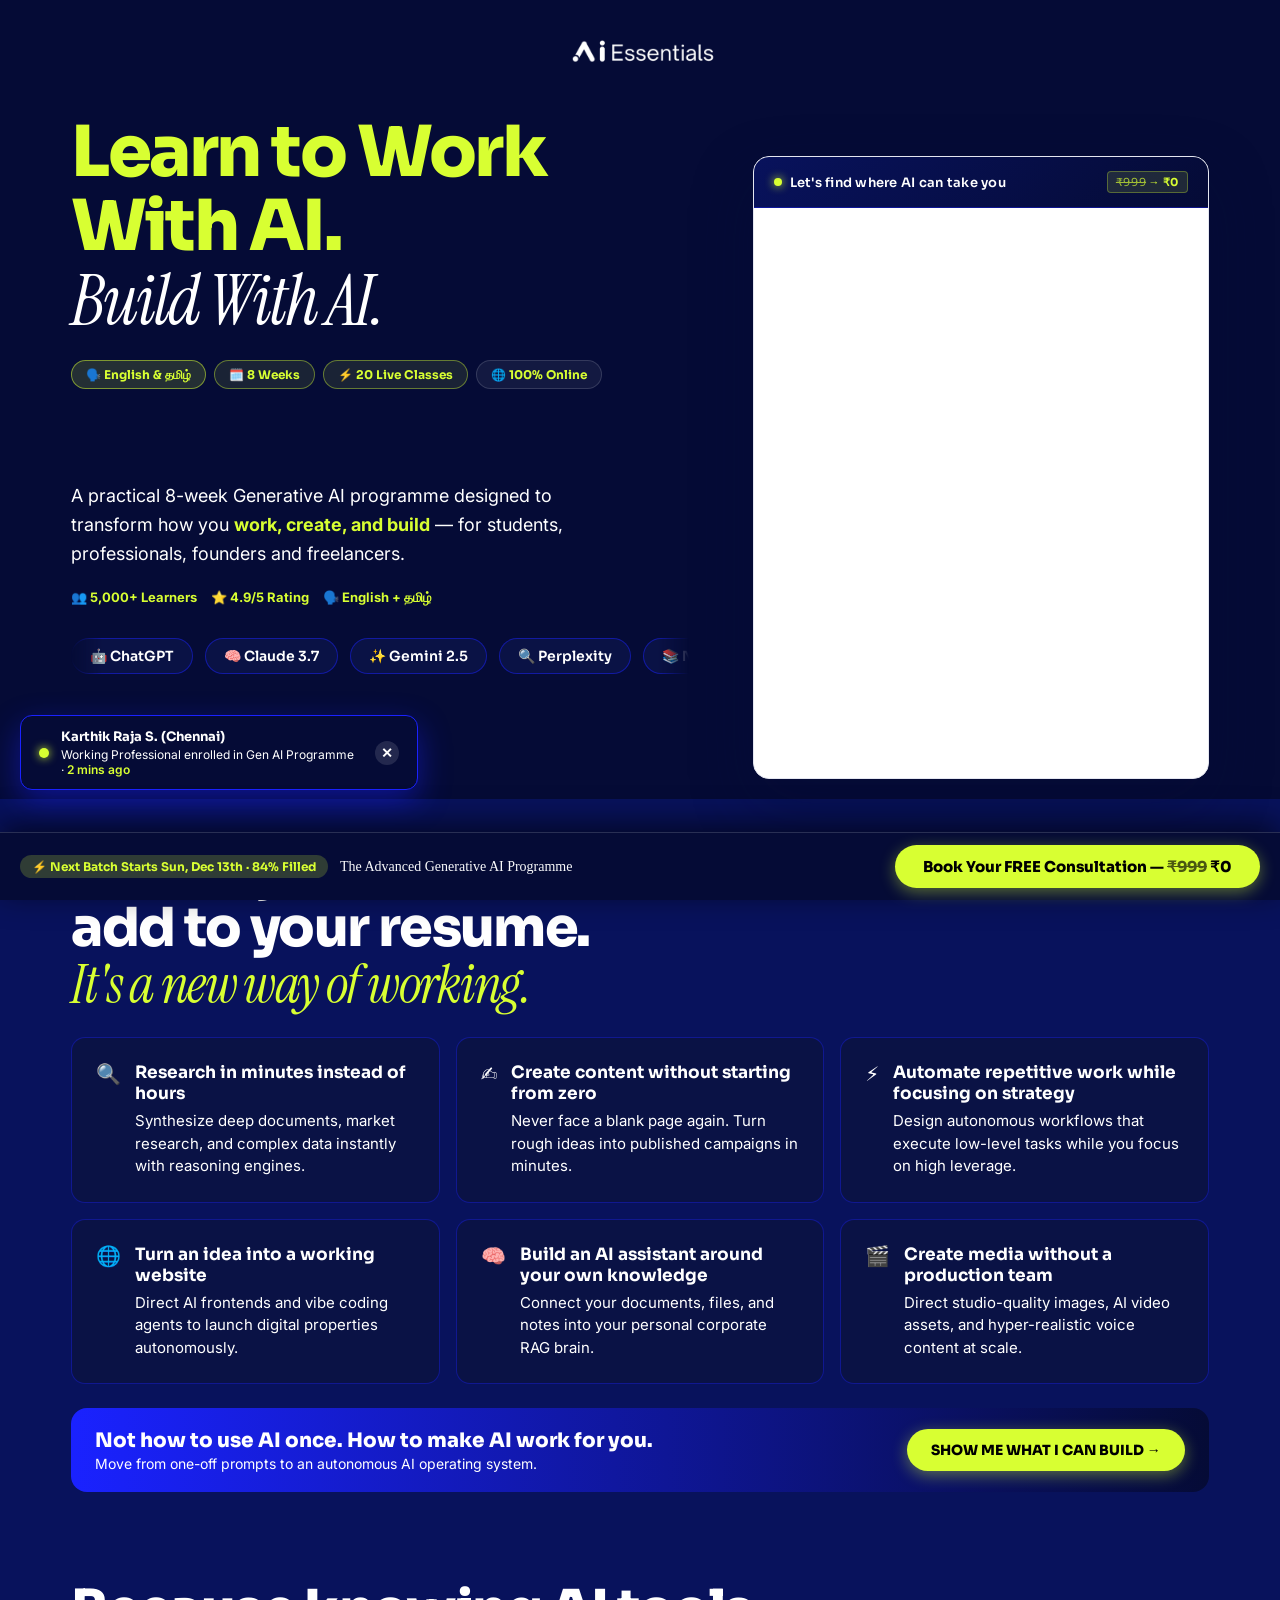
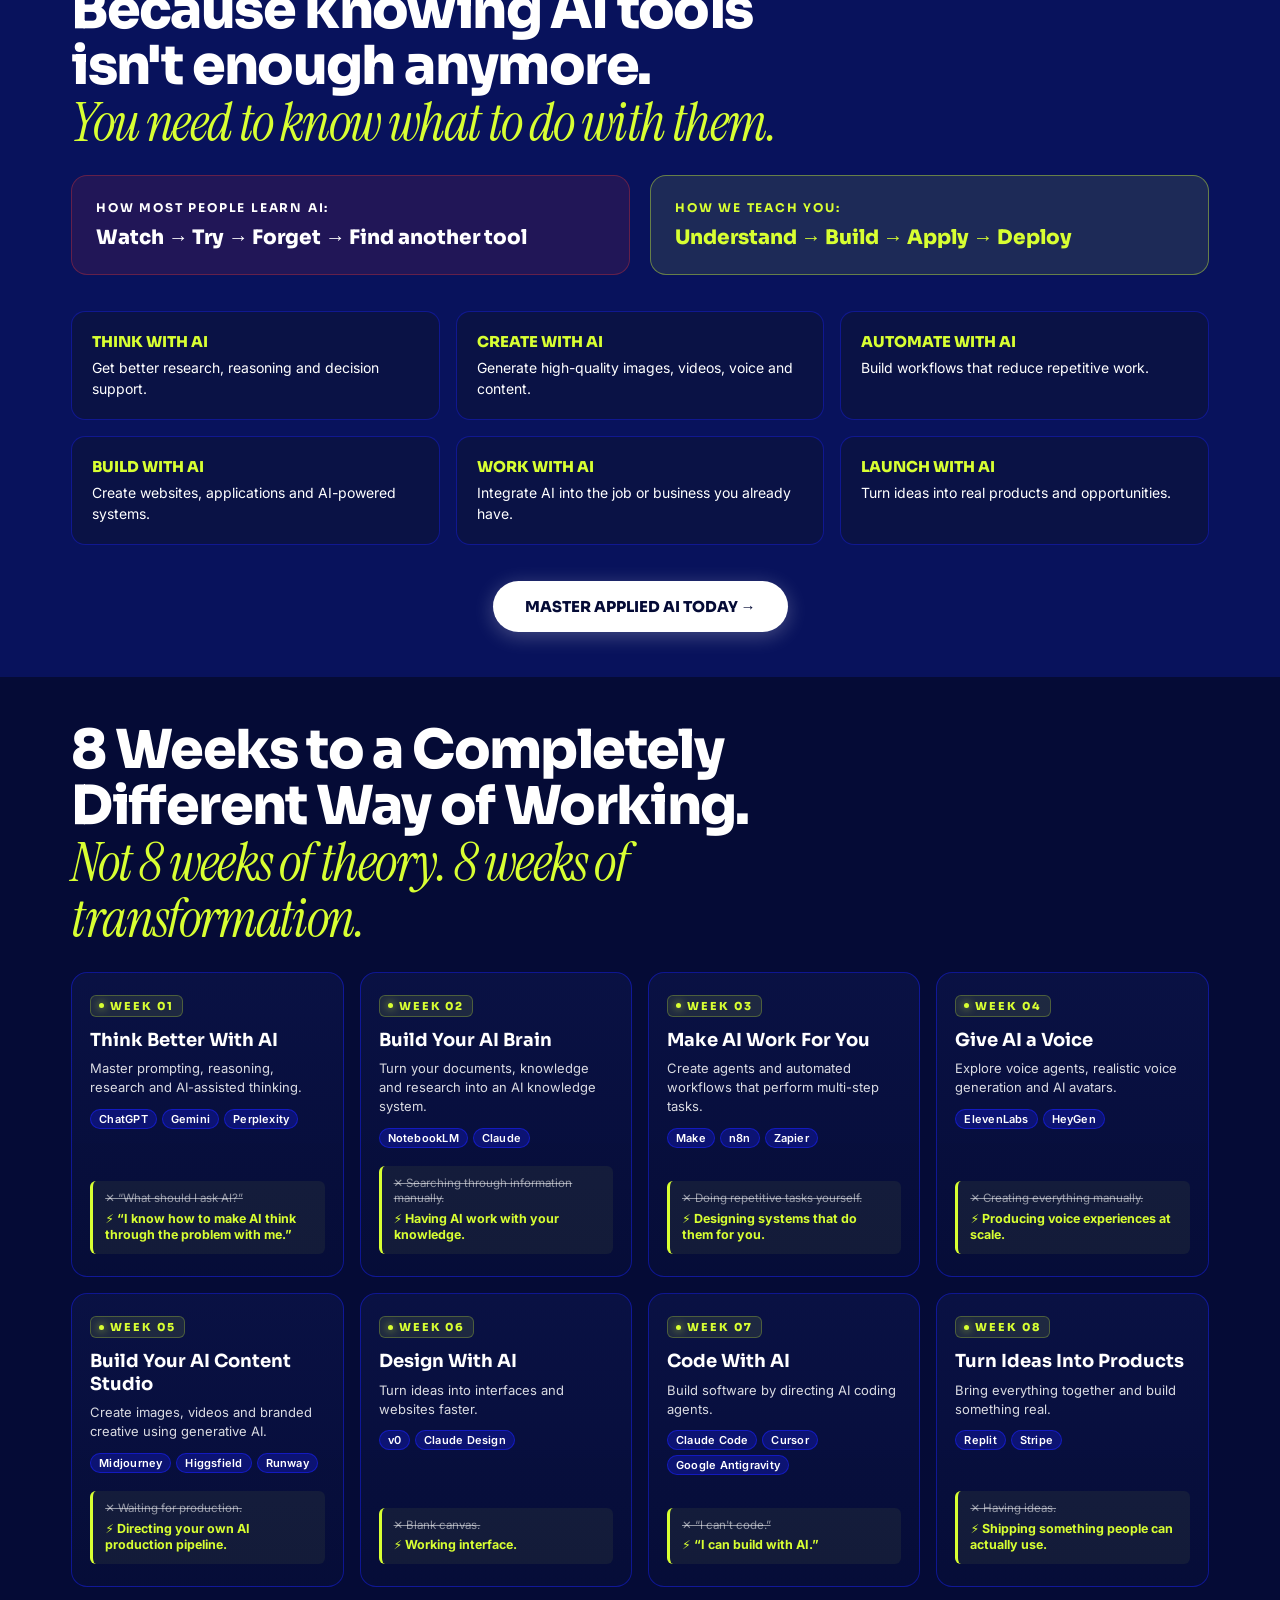
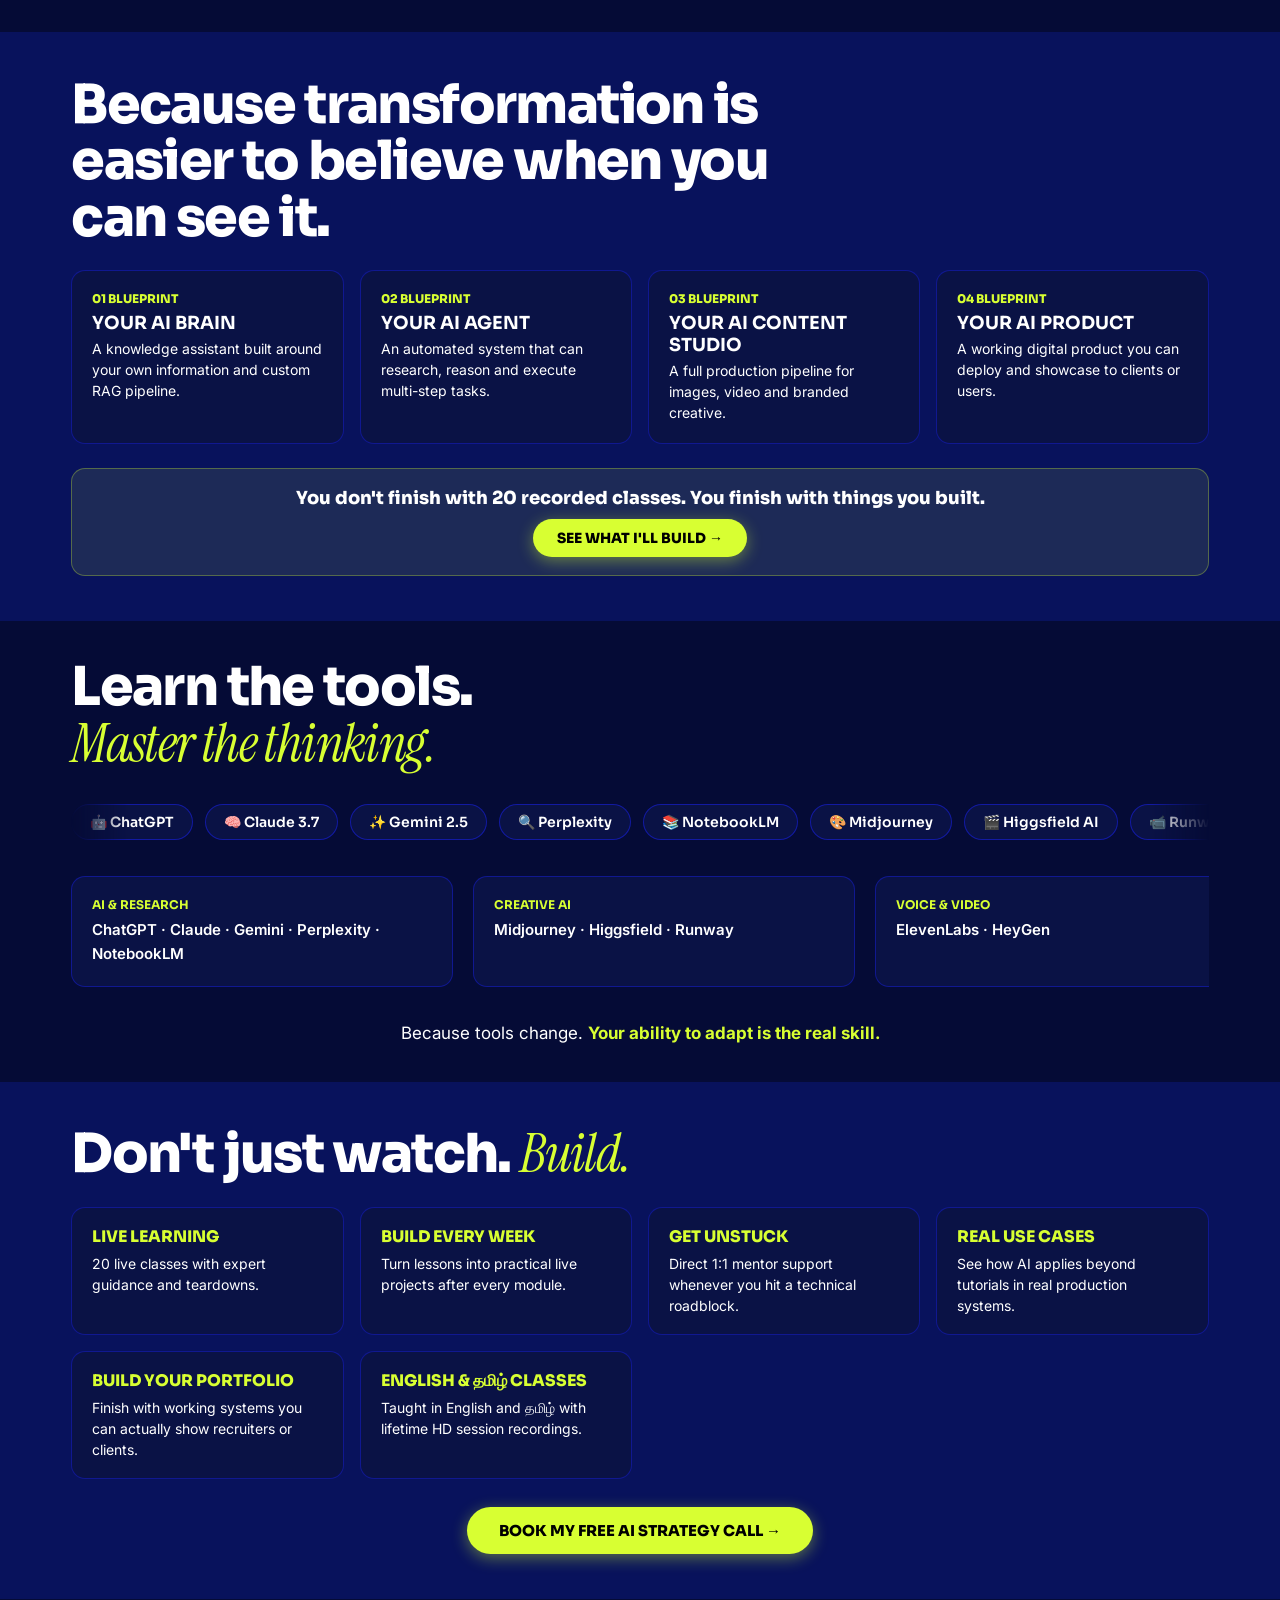
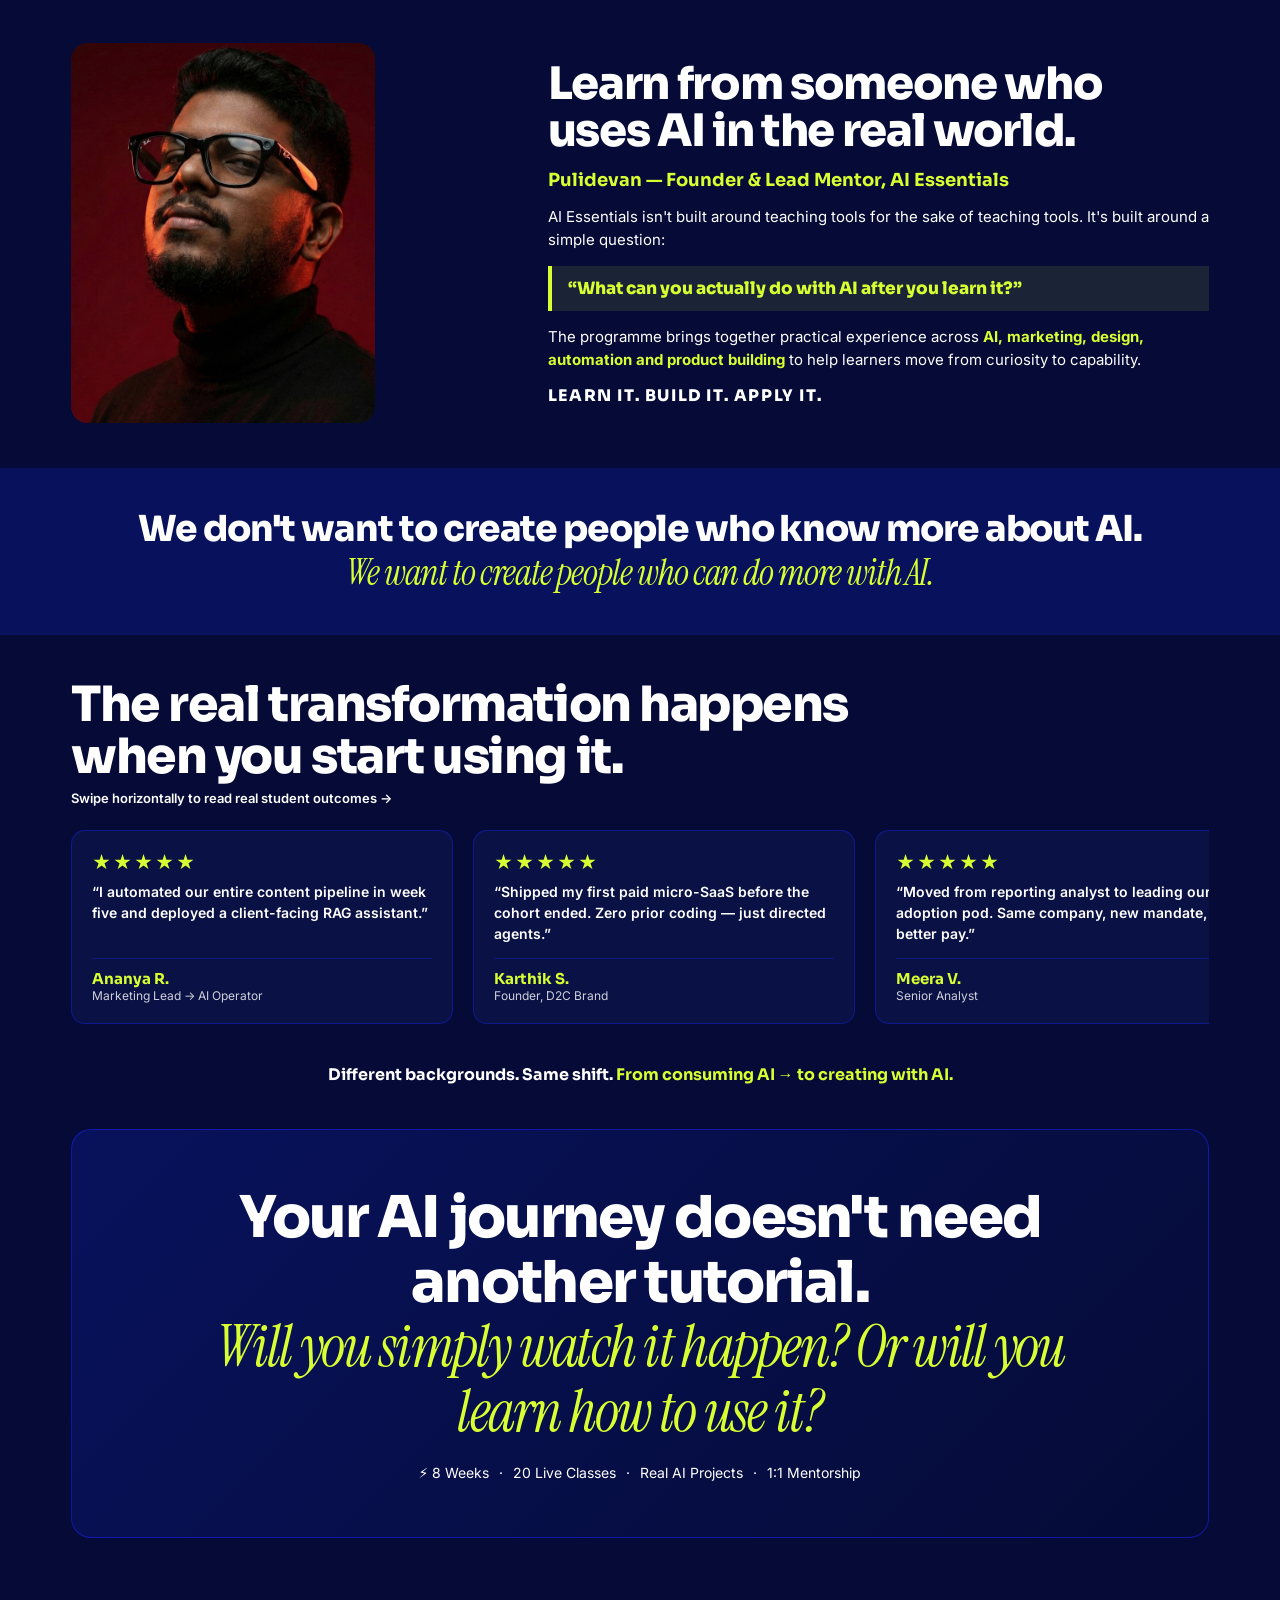
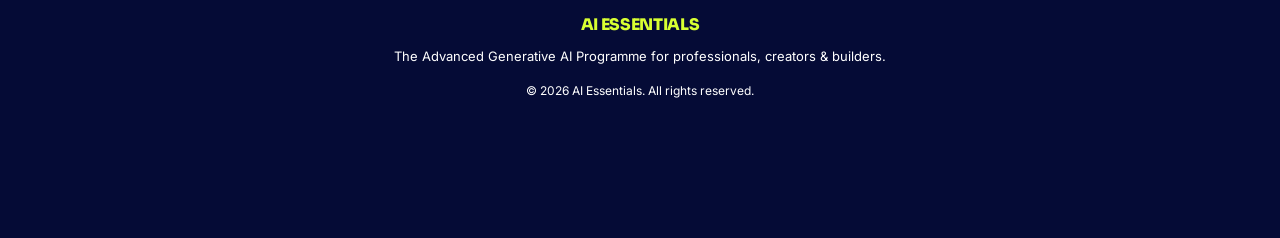
==== deploy_staging/index.html @ 843653ff "Deploy redesigned 8-week curriculum, centered brand strip, clean section headers, bulletproof univer" ====
<!DOCTYPE html>
<html>

<head>
  <!-- Google Tag Manager -->
  <script>(function(w,d,s,l,i){w[l]=w[l]||[];w[l].push({'gtm.start':
  new Date().getTime(),event:'gtm.js'});var f=d.getElementsByTagName(s)[0],
  j=d.createElement(s),dl=l!='dataLayer'?'&l='+l:'';j.async=true;j.src=
  'https://www.googletagmanager.com/gtm.js?id='+i+dl;f.parentNode.insertBefore(j,f);
  })(window,document,'script','dataLayer','GTM-W45Z9G68');</script>
  <!-- End Google Tag Manager -->
  <meta charset="utf-8">
  <meta name="viewport" content="width=device-width, initial-scale=1">
  <link rel="preconnect" href="https://link.trym.co.in" crossorigin>
  <link rel="preconnect" href="https://stcdn.leadconnectorhq.com" crossorigin>
  <link rel="preconnect" href="https://backend.leadconnectorhq.com" crossorigin>
  <link rel="dns-prefetch" href="https://link.trym.co.in">
  <link rel="dns-prefetch" href="https://stcdn.leadconnectorhq.com">
  <link rel="dns-prefetch" href="https://backend.leadconnectorhq.com">
  <link rel="preload" as="script" href="https://link.trym.co.in/js/form_embed.js" fetchpriority="high">
  <script src="https://link.trym.co.in/js/form_embed.js" async fetchpriority="high"></script>
  <link rel="icon" type="image/png" href="assets/favicon.png">
  <link rel="apple-touch-icon" href="assets/favicon.png">
  <link rel="amphtml" href="https://genai.aiessentials.in/amp.html">
  <script>
    // Immediate Bulletproof Scroll Handler
    window.scrollToEnrollForm = function (e) {
      if (e) {
        if (e.preventDefault) e.preventDefault();
        if (e.stopPropagation) e.stopPropagation();
      }
      var target = document.getElementById('enroll') || document.querySelector('.hero-form') || document.querySelector('.form-embed-wrapper');
      if (target) {
        var offset = window.innerWidth <= 991 ? 16 : 24;
        var scrollY = window.pageYOffset || document.documentElement.scrollTop || document.body.scrollTop || 0;
        var targetTop = target.getBoundingClientRect().top + scrollY - offset;
        window.scrollTo({ top: Math.max(0, targetTop), behavior: 'smooth' });
        try {
          target.scrollIntoView({ behavior: 'smooth', block: 'start' });
        } catch (err) {}
      } else {
        window.location.hash = '#enroll';
      }
      return false;
    };
  </script>
  <!-- Meta Pixel Code -->
  <script>
    !function (f, b, e, v, n, t, s) {
      if (f.fbq) return; n = f.fbq = function () {
        n.callMethod ?
        n.callMethod.apply(n, arguments) : n.queue.push(arguments)
      };
      if (!f._fbq) f._fbq = n; n.push = n; n.loaded = !0; n.version = '2.0';
      n.queue = []; t = b.createElement(e); t.async = !0;
      t.src = v; s = b.getElementsByTagName(e)[0];
      s.parentNode.insertBefore(t, s)
    }(window, document, 'script',
      'https://connect.facebook.net/en_US/fbevents.js');
    fbq('init', 'META_PIXEL_ID_PLACEHOLDER');
    fbq('track', 'PageView');
    fbq('track', 'ViewContent', { content_name: 'Generative AI Landing Page' });
  </script>
</head>

<body>
  <!-- Google Tag Manager (noscript) -->
  <noscript><iframe src="https://www.googletagmanager.com/ns.html?id=GTM-W45Z9G68"
  height="0" width="0" style="display:none;visibility:hidden"></iframe></noscript>
  <!-- End Google Tag Manager (noscript) -->
  <x-dc>
    <helmet>
      <title>Advanced Generative AI Programme | AI Essentials</title>
      <meta name="description"
        content="Master Generative AI with AI Essentials. Learn prompt engineering, RAG, AI agents, generative media & vibe coding. 8 weeks, 20 live classes, real deployments + career support.">
      <script type="application/ld+json">{
  "@context": "https://schema.org",
  "@type": "Course",
  "name": "Advanced Generative AI Programme | AI Essentials",
  "description": "Master Generative AI with AI Essentials. Learn prompt engineering, RAG pipelines, AI agents, generative media and vibe coding through 8 weeks of live training, hands-on deployments and career support.",
  "provider": {"@type": "Organization", "name": "AI Essentials"},
  "educationalLevel": "Beginner to Advanced",
  "inLanguage": ["English"],
  "teaches": ["Generative AI", "Prompt Engineering", "Large Language Models", "RAG Pipelines", "AI Agents", "Generative Media", "AI Automation", "Vibe Coding", "Claude Code", "Micro-SaaS"],
  "timeRequired": "P8W",
  "offers": {"@type": "Offer", "category": "Paid", "availability": "https://schema.org/InStock", "priceCurrency": "INR"},
  "hasCourseInstance": {"@type": "CourseInstance", "courseMode": "Online"}
}</script>
      <link rel="stylesheet"
        href="_ds/ai-essentials-design-system-bfa34839-cced-4cc5-9af5-1121b0e344fc/tokens/fonts.css">
      <link rel="stylesheet"
        href="_ds/ai-essentials-design-system-bfa34839-cced-4cc5-9af5-1121b0e344fc/tokens/colors.css">
      <link rel="stylesheet"
        href="_ds/ai-essentials-design-system-bfa34839-cced-4cc5-9af5-1121b0e344fc/tokens/typography.css">
      <link rel="stylesheet"
        href="_ds/ai-essentials-design-system-bfa34839-cced-4cc5-9af5-1121b0e344fc/tokens/spacing.css">
      <link rel="stylesheet"
        href="_ds/ai-essentials-design-system-bfa34839-cced-4cc5-9af5-1121b0e344fc/tokens/radius-shadow.css">
      <link rel="stylesheet" href="_ds/ai-essentials-design-system-bfa34839-cced-4cc5-9af5-1121b0e344fc/styles.css">
      <script src="_ds/ai-essentials-design-system-bfa34839-cced-4cc5-9af5-1121b0e344fc/_ds_bundle.js"></script>
      <script src="./image-slot.js"></script>
      <style>
        body {
          margin: 0;
          background: var(--surface-page, #F9FAFC);
        }

        a {
          color: var(--blue-electric, #1A22FF);
        }

        a:hover {
          color: var(--blue-700, #141AC7);
        }

        html {
          scroll-behavior: smooth;
        }

        .stat-pill {
          display: inline-flex;
          align-items: center;
          gap: 6px;
          background: rgba(249, 250, 252, 0.06);
          border: 1px solid rgba(249, 250, 252, 0.14);
          color: rgba(249, 250, 252, 0.85);
          font-family: 'Sora', sans-serif;
          font-weight: 500;
          font-size: 0.75rem;
          padding: 6px 14px;
          border-radius: 99px;
          white-space: nowrap;
        }

        /* Blue Social Proof Enrollment Ticker Toast */
        #recent-enrollment-ticker {
          position: fixed;
          bottom: 110px;
          left: 20px;
          z-index: 10001;
          background: #050B36;
          border: 1px solid #1A22FF;
          box-shadow: 0 12px 32px rgba(26, 34, 255, 0.45);
          border-radius: 12px;
          padding: 12px 18px;
          display: flex;
          align-items: center;
          gap: 12px;
          color: #F9FAFC;
          font-family: 'Inter', sans-serif;
          font-size: 0.8125rem;
          max-width: 360px;
          transform: translateY(120px);
          opacity: 0;
          transition: all 0.4s cubic-bezier(0.16, 1, 0.3, 1);
          pointer-events: none;
        }

        #recent-enrollment-ticker.visible {
          transform: translateY(0);
          opacity: 1;
          pointer-events: auto;
        }

        .ticker-dot {
          width: 10px;
          height: 10px;
          border-radius: 50%;
          background: #D8FF32;
          box-shadow: 0 0 10px #D8FF32;
          flex-shrink: 0;
        }

        @media (max-width: 768px) {
          #recent-enrollment-ticker {
            bottom: 165px !important;
            left: 12px !important;
            right: 12px !important;
            max-width: none !important;
          }
        }

        /* Mobile Responsive Fixes */
        @media (max-width: 960px) {
          .responsive-2col {
            grid-template-columns: 1fr !important;
            gap: 40px !important;
          }

          .sticky-col {
            position: relative !important;
            top: auto !important;
          }

          .hero-container {
            padding-top: 20px !important;
            padding-bottom: 24px !important;
          }

          .hero-subtitle {
            display: none !important;
          }

          .hero-title {
            font-size: clamp(1.75rem, 4.5vw, 2.5rem) !important;
            line-height: 1.05 !important;
          }

          .section-container {
            padding-top: 24px !important;
            padding-bottom: 24px !important;
          }

          h1 {
            font-size: 2.5rem !important;
          }

          h2 {
            font-size: 2rem !important;
          }
        }

        /* Sticky Header & Navigation */
        header.site-header {
          position: sticky;
          top: 0;
          z-index: 1000;
          background: rgba(5, 11, 54, 0.95);
          backdrop-filter: blur(12px);
          border-bottom: 1px solid rgba(249, 250, 252, 0.1);
          width: 100%;
        }

        .header-inner {
          max-width: 1240px;
          margin: 0 auto;
          padding: 14px 20px;
          display: flex;
          align-items: center;
          justify-content: space-between;
        }

        .nav-link {
          color: rgba(249, 250, 252, 0.75);
          font-size: 0.9375rem;
          font-weight: 500;
          text-decoration: none;
          transition: color 0.2s ease;
        }

        .nav-link:hover {
          color: #FF5C00;
        }

        /* Sub-navigation tabs bar */
        .section-nav-bar {
          position: sticky;
          top: 60px;
          z-index: 999;
          background: #FFFFFF;
          border-bottom: 1px solid #E4E6F0;
          box-shadow: 0 4px 12px rgba(6, 8, 20, 0.05);
        }

        .section-nav-inner {
          max-width: 1240px;
          margin: 0 auto;
          padding: 0 20px;
          display: flex;
          gap: 28px;
          overflow-x: auto;
          white-space: nowrap;
          scrollbar-width: none;
        }

        .section-tab {
          padding: 14px 0;
          font-family: 'Sora', sans-serif;
          font-size: 0.875rem;
          font-weight: 600;
          color: #4A4F6A;
          text-decoration: none;
          border-bottom: 2px solid transparent;
          transition: all 0.2s ease;
        }

        .section-tab:hover,
        .section-tab.active {
          color: #1A22FF;
          border-bottom-color: #1A22FF;
        }

        /* Bottom Floating Sticky CTA Bar - Always visible across all screen sizes */
        #sticky-bottom-bar {
          position: fixed !important;
          bottom: 0 !important;
          left: 0 !important;
          right: 0 !important;
          width: 100% !important;
          z-index: 999999 !important;
          background: #050B36 !important;
          border-top: 1px solid rgba(249, 250, 252, 0.15) !important;
          box-shadow: 0 -8px 32px rgba(0, 0, 0, 0.6) !important;
          transform: none !important;
          opacity: 1 !important;
          visibility: visible !important;
          pointer-events: auto !important;
          padding: 12px 20px !important;
          box-sizing: border-box !important;
          display: block !important;
        }

        #sticky-bottom-bar.visible {
          transform: none !important;
          opacity: 1 !important;
          pointer-events: auto !important;
        }

        /* Slide-Up Lead Capture Bottom-Sheet / Modal Drawer */
        #lead-modal-drawer {
          position: fixed !important;
          inset: 0 !important;
          z-index: 1000000 !important;
          display: none;
          align-items: flex-end;
          justify-content: center;
          background: rgba(5, 11, 54, 0.8) !important;
          backdrop-filter: blur(8px) !important;
          opacity: 0;
          transition: opacity 0.25s ease;
        }

        .drawer-box {
          background: #FFFFFF;
          border-radius: 24px 24px 0 0;
          width: 100%;
          max-width: 600px;
          max-height: 90vh;
          overflow-y: auto;
          padding: 24px;
          position: relative;
          transform: translateY(100%);
          transition: transform 0.3s cubic-bezier(0.16, 1, 0.3, 1);
          box-shadow: 0 -12px 48px rgba(0, 0, 0, 0.35);
        }

        @media (max-width: 768px) {
          .desktop-nav {
            display: none !important;
          }

          .sticky-title {
            display: none !important;
          }

          .sticky-actions {
            width: 100% !important;
            display: flex;
            gap: 10px;
          }

          .sticky-btn-pri,
          .sticky-btn-sec {
            flex: 1;
            text-align: center;
          }

          .drawer-box {
            padding: 16px;
            border-radius: 18px 18px 0 0;
          }
        }

        /* Brand Mint Green CTAs (#D8FF32) — Only target lime-classed buttons and sticky CTA */
        .btn-lime,
        .sticky-btn-pri {
          background-color: #D8FF32 !important;
          color: #000000 !important;
          border: none !important;
          font-weight: 800 !important;
          box-shadow: 0 4px 16px rgba(216, 255, 50, 0.4) !important;
          transition: all 0.2s ease !important;
        }

        /* Blue-background buttons keep their blue background and white text */
        [style*="background: #1A22FF"],
        [style*="background:#1A22FF"] {
          background-color: #1A22FF !important;
          color: #FFFFFF !important;
          -webkit-text-fill-color: #FFFFFF !important;
        }

        /* Seamless Form Embed Wrapper & Skeleton */
        .form-embed-wrapper {
          position: relative;
          width: 100%;
          min-height: 594px;
          background: #FFFFFF;
          border-radius: 16px;
          overflow: hidden;
        }

        .form-embed-wrapper iframe {
          width: 100%;
          height: 100%;
          min-height: 594px;
          border: none;
          border-radius: 16px;
          position: relative;
          z-index: 2;
          opacity: 0;
          transition: opacity 0.4s ease;
          margin-bottom: -60px;
          /* Hide the GHL Privacy Policy footer */
        }

        .form-embed-wrapper iframe.iframe-loaded {
          opacity: 1 !important;
        }

        .form-skeleton {
          position: absolute;
          inset: 0;
          z-index: 1;
          background: #FFFFFF;
          padding: 28px;
          display: flex;
          flex-direction: column;
          gap: 16px;
          box-sizing: border-box;
        }

        .sk-field {
          height: 48px;
          border-radius: 8px;
          animation: shimmer 1.5s infinite linear;
          background: linear-gradient(90deg, #F0F2F8 25%, #E4E6F0 50%, #F0F2F8 75%);
          background-size: 200% 100%;
        }

        .sk-button {
          height: 52px;
          background: #D8FF32;
          border-radius: 99px;
          margin-top: 16px;
          display: flex;
          align-items: center;
          justify-content: center;
          color: #000000 !important;
          font-family: 'Sora', sans-serif;
          font-weight: 700;
          font-size: 0.9375rem;
          box-shadow: 0 4px 16px rgba(216, 255, 50, 0.4);
        }

        /* Horizontal Auto Scroll Marquee for Tools */
        .marquee-wrapper {
          overflow: hidden !important;
          width: 100% !important;
          position: relative !important;
          padding: 12px 0 !important;
          display: block !important;
          mask-image: linear-gradient(to right, transparent, black 5%, black 95%, transparent);
          -webkit-mask-image: linear-gradient(to right, transparent, black 5%, black 95%, transparent);
        }

        .marquee-track {
          display: flex !important;
          flex-direction: row !important;
          flex-wrap: nowrap !important;
          gap: 12px !important;
          width: max-content !important;
          animation: marquee-scroll 25s linear infinite !important;
        }

        .marquee-track:hover {
          animation-play-state: paused !important;
        }

        @keyframes marquee-scroll {
          0% {
            transform: translateX(0);
          }

          100% {
            transform: translateX(-50%);
          }
        }

        .tool-badge {
          background: #0A1245 !important;
          border: 1px solid rgba(26, 34, 255, 0.5) !important;
          border-radius: 99px !important;
          padding: 8px 18px !important;
          font-family: 'Sora', sans-serif !important;
          font-size: 0.875rem !important;
          font-weight: 600 !important;
          color: #FFFFFF !important;
          white-space: nowrap !important;
          display: inline-flex !important;
          align-items: center !important;
          gap: 8px !important;
          flex-shrink: 0 !important;
        }

        /* Horizontal Scroll Container for Reviews & Cards */
        .horizontal-scroll-container {
          display: flex !important;
          flex-direction: row !important;
          flex-wrap: nowrap !important;
          gap: 20px !important;
          overflow-x: auto !important;
          scroll-snap-type: x mandatory !important;
          padding-bottom: 16px !important;
          padding-top: 4px !important;
          scrollbar-width: thin !important;
          scrollbar-color: #D8FF32 rgba(10, 18, 69, 0.5) !important;
          -webkit-overflow-scrolling: touch !important;
        }

        .horizontal-scroll-container::-webkit-scrollbar {
          height: 6px !important;
        }

        .horizontal-scroll-container::-webkit-scrollbar-track {
          background: rgba(10, 18, 69, 0.5) !important;
          border-radius: 99px !important;
        }

        .horizontal-scroll-container::-webkit-scrollbar-thumb {
          background: #D8FF32 !important;
          border-radius: 99px !important;
        }

        .horizontal-scroll-item {
          flex: 0 0 340px !important;
          scroll-snap-align: start !important;
          flex-shrink: 0 !important;
        }

        @media (max-width: 640px) {
          .horizontal-scroll-item {
            flex: 0 0 285px !important;
          }
        }

        /* Pro Hero Grid Layout (Desktop & Mobile) */
        .hero-container {
          display: grid;
          grid-template-areas:
            "header form"
            "content form";
          grid-template-columns: minmax(0, 1.15fr) minmax(320px, 0.85fr);
          gap: 16px clamp(32px, 5vw, 64px);
          align-items: start;
          width: 100%;
          box-sizing: border-box;
        }

        .hero-header {
          grid-area: header;
          display: flex;
          flex-direction: column;
          gap: 20px;
          width: 100%;
        }

        .hero-form {
          grid-area: form;
          position: relative;
          position: sticky;
          top: 24px;
          width: 100%;
          box-sizing: border-box;
        }

        .hero-content {
          grid-area: content;
          display: flex;
          flex-direction: column;
          gap: 16px;
          margin-top: 8px;
          width: 100%;
        }

        @media (max-width: 991px) {
          .hero-container {
            display: flex !important;
            flex-direction: column !important;
            gap: 14px !important;
            padding: 6px 14px 28px !important;
            width: 100% !important;
            max-width: 100% !important;
            margin: 0 auto !important;
            box-sizing: border-box !important;
          }

          .hero-header {
            width: 100% !important;
            order: 1 !important;
            gap: 12px !important;
            margin-top: 0 !important;
          }

          .hero-form {
            width: 100% !important;
            max-width: 100% !important;
            order: 2 !important;
            position: relative !important;
            top: 0 !important;
            margin: 0 auto !important;
            box-sizing: border-box !important;
          }

          .hero-content {
            width: 100% !important;
            order: 3 !important;
          }
        }

        /* 05 — Modern Redesigned 8-Week Curriculum Section */
        .curriculum-grid {
          display: grid;
          grid-template-columns: repeat(4, 1fr);
          gap: 16px;
          width: 100%;
        }

        .curriculum-card {
          background: linear-gradient(180deg, rgba(10, 18, 69, 0.95) 0%, rgba(6, 13, 56, 0.98) 100%);
          border: 1px solid rgba(26, 34, 255, 0.45);
          border-radius: 16px;
          padding: 22px 18px;
          display: flex;
          flex-direction: column;
          justify-content: space-between;
          gap: 18px;
          transition: transform 0.2s ease, border-color 0.2s ease, box-shadow 0.2s ease;
          position: relative;
          box-sizing: border-box;
        }

        .curriculum-card:hover {
          transform: translateY(-3px);
          border-color: rgba(216, 255, 50, 0.5);
          box-shadow: 0 12px 30px rgba(0, 0, 0, 0.45), 0 0 20px rgba(216, 255, 50, 0.15);
        }

        .curriculum-card-body {
          display: flex;
          flex-direction: column;
          gap: 8px;
        }

        .week-badge {
          display: inline-flex;
          align-items: center;
          gap: 6px;
          font-family: 'Sora', sans-serif;
          font-size: 0.6875rem;
          font-weight: 800;
          letter-spacing: 0.18em;
          color: #D8FF32 !important;
          -webkit-text-fill-color: #D8FF32 !important;
          text-transform: uppercase;
          background: rgba(216, 255, 50, 0.1);
          border: 1px solid rgba(216, 255, 50, 0.25);
          padding: 3px 8px;
          border-radius: 6px;
          width: fit-content;
        }

        .week-dot {
          width: 5px;
          height: 5px;
          border-radius: 50%;
          background: #D8FF32;
          box-shadow: 0 0 8px #D8FF32;
          display: inline-block;
        }

        .curriculum-title {
          margin: 4px 0 0 0;
          font-family: 'Sora', sans-serif;
          font-weight: 700;
          font-size: 1.125rem;
          line-height: 1.25;
          color: #FFFFFF !important;
          -webkit-text-fill-color: #FFFFFF !important;
        }

        .curriculum-desc {
          margin: 0;
          font-size: 0.8125rem;
          color: rgba(255, 255, 255, 0.85) !important;
          -webkit-text-fill-color: rgba(255, 255, 255, 0.85) !important;
          line-height: 1.45;
        }

        .curriculum-tools {
          display: flex;
          gap: 5px;
          flex-wrap: wrap;
          margin-top: 4px;
        }

        .tool-pill {
          background: rgba(26, 34, 255, 0.28);
          border: 1px solid rgba(26, 34, 255, 0.55);
          color: #FFFFFF !important;
          -webkit-text-fill-color: #FFFFFF !important;
          font-size: 0.6875rem;
          font-weight: 600;
          padding: 2px 8px;
          border-radius: 99px;
          letter-spacing: 0.02em;
        }

        .curriculum-shift {
          background: rgba(216, 255, 50, 0.06);
          border-left: 3px solid #D8FF32;
          border-radius: 6px;
          padding: 10px 12px;
          display: flex;
          flex-direction: column;
          gap: 4px;
        }

        .shift-from {
          color: rgba(255, 255, 255, 0.55) !important;
          -webkit-text-fill-color: rgba(255, 255, 255, 0.55) !important;
          font-size: 0.72rem;
          text-decoration: line-through;
          line-height: 1.35;
        }

        .shift-to {
          color: #D8FF32 !important;
          -webkit-text-fill-color: #D8FF32 !important;
          font-weight: 700;
          font-size: 0.78rem;
          line-height: 1.35;
        }

        @media (max-width: 1080px) and (min-width: 641px) {
          .curriculum-grid {
            grid-template-columns: repeat(2, 1fr) !important;
            gap: 16px !important;
          }
        }

        @media (max-width: 640px) {
          .curriculum-grid {
            grid-template-columns: 1fr !important;
            gap: 14px !important;
          }
          .curriculum-card {
            padding: 18px 16px !important;
          }
        }

        .review-stars,
        .review-stars * {
          color: #D8FF32 !important;
          -webkit-text-fill-color: #D8FF32 !important;
          font-size: 1.15rem !important;
          letter-spacing: 2px !important;
          display: inline-block !important;
        }

        .review-author,
        .review-author * {
          font-family: 'Sora', sans-serif !important;
          font-weight: 700 !important;
          font-size: 0.9375rem !important;
          color: #D8FF32 !important;
          -webkit-text-fill-color: #D8FF32 !important;
        }

        .review-role,
        .review-role * {
          font-size: 0.75rem !important;
          color: #FFFFFF !important;
          -webkit-text-fill-color: #FFFFFF !important;
          opacity: 0.8 !important;
        }

        :root {
          --text-strong: #FFFFFF !important;
          --text-body: #FFFFFF !important;
          --text-muted: #FFFFFF !important;
          --text-faint: #FFFFFF !important;
          --ink-900: #FFFFFF !important;
          --ink-700: #FFFFFF !important;
          --ink-500: #FFFFFF !important;
          --ink-300: #FFFFFF !important;
          --on-dark-70: #FFFFFF !important;
          --on-dark-45: rgba(255, 255, 255, 0.9) !important;
        }

        body,
        p,
        span,
        div,
        h1,
        h2,
        h3,
        h4,
        h5,
        h6,
        li,
        a,
        td,
        th,
        label,
        input,
        select,
        textarea,
        details,
        summary {
          color: #FFFFFF !important;
        }

        .stat-pill strong,
        strong,
        .highlight,
        .hero-title,
        [style*="color: #D8FF32"],
        [style*="color:#D8FF32"] {
          color: #D8FF32 !important;
          -webkit-text-fill-color: #D8FF32 !important;
        }

        .hero-title em {
          color: #FFFFFF !important;
          -webkit-text-fill-color: #FFFFFF !important;
          font-style: italic !important;
        }

        /* ALL BUTTONS AND CTAS ACROSS THE ENTIRE SITE: TRUE BLACK FONT ALWAYS */
        button,
        .btn,
        .btn-lime,
        .btn-primary,
        .sticky-btn-pri,
        .sticky-btn-sec,
        .sk-button,
        [class*="Button"],
        [class*="PriceCard"] button,
        a[href="#enroll"],
        button *,
        .btn *,
        .btn-lime *,
        .btn-primary *,
        .sticky-btn-pri *,
        .sticky-btn-sec *,
        .sk-button *,
        [class*="Button"] *,
        [class*="PriceCard"] button *,
        a[href="#enroll"] *,
        [style*="background: #D8FF32"],
        [style*="background:#D8FF32"],
        [style*="background: #d8ff32"],
        [style*="background:#d8ff32"],
        [style*="background: rgb(216, 255, 50)"],
        [style*="background: rgb(216,255,50)"],
        [style*="background: #D8FF32"] *,
        [style*="background:#D8FF32"] *,
        [style*="background: #d8ff32"] *,
        [style*="background:#d8ff32"] *,
        [style*="background: rgb(216, 255, 50)"] *,
        [style*="background: rgb(216,255,50)"] * {
          color: #000000 !important;
          -webkit-text-fill-color: #000000 !important;
          font-weight: 800 !important;
        }

        #close-modal-btn,
        button[onclick*="dismissTicker"] {
          color: #FFFFFF !important;
          -webkit-text-fill-color: #FFFFFF !important;
        }

        /* White-background buttons have deep dark navy text */
        .btn-white,
        .btn-white *,
        [style*="background: #FFFFFF"].btn-white,
        [style*="background: #FFFFFF"].btn-white * {
          color: #050B36 !important;
          -webkit-text-fill-color: #050B36 !important;
          font-weight: 800 !important;
        }

        /* Sticky bottom bar pill and title stay light */
        #sticky-bottom-bar #batch-start-pill {
          color: #D8FF32 !important;
          -webkit-text-fill-color: #D8FF32 !important;
          font-weight: 700 !important;
        }
        #sticky-bottom-bar .sticky-title {
          color: #F9FAFC !important;
          -webkit-text-fill-color: #F9FAFC !important;
          font-weight: 500 !important;
        }

        /* Random social proof ticker dismiss X should be white on dark bg */
        #random-social-ticker button,
        #random-social-ticker [onclick] {
          color: #FFFFFF !important;
          -webkit-text-fill-color: #FFFFFF !important;
        }

        /* Form Iframe Container — Ensure 100% full uncropped visibility of all fields & submit buttons */
        .form-iframe-clipper {
          overflow: visible !important;
          position: relative !important;
          width: 100% !important;
          min-height: 570px !important;
          border-radius: 0 0 16px 16px !important;
        }

        .form-iframe-clipper iframe {
          margin-bottom: 0 !important;
          display: block !important;
          width: 100% !important;
          min-height: 570px !important;
        }

        /* AI Inference Form Loader Skeleton */
        .form-ai-loader {
          position: absolute;
          top: 50px;
          left: 0;
          right: 0;
          bottom: 0;
          background: #FFFFFF;
          z-index: 10;
          display: flex;
          flex-direction: column;
          padding: 22px;
          gap: 14px;
          box-sizing: border-box;
          border-bottom-left-radius: 16px;
          border-bottom-right-radius: 16px;
          transition: opacity 0.4s ease, visibility 0.4s ease;
        }

        .form-ai-loader.loaded {
          opacity: 0 !important;
          visibility: hidden !important;
          pointer-events: none !important;
        }

        .ai-pulse-bar {
          display: flex;
          align-items: center;
          gap: 8px;
          font-family: 'Sora', sans-serif;
          font-size: 0.8125rem;
          font-weight: 700;
          color: #1A22FF;
          margin-bottom: 2px;
        }

        .ai-pulse-dot {
          width: 8px;
          height: 8px;
          border-radius: 50%;
          background: #1A22FF;
          animation: pulseDot 1.2s infinite ease-in-out;
        }

        @keyframes pulseDot {
          0%, 100% { transform: scale(0.85); opacity: 0.6; }
          50% { transform: scale(1.3); opacity: 1; box-shadow: 0 0 10px #1A22FF; }
        }

        .sk-input {
          height: 46px;
          border-radius: 8px;
          background: linear-gradient(90deg, #F0F2F8 25%, #E4E6F0 50%, #F0F2F8 75%);
          background-size: 200% 100%;
          animation: shimmer 1.5s infinite linear;
        }

        .sk-btn {
          height: 50px;
          border-radius: 99px;
          background: linear-gradient(90deg, #D8FF32 25%, #c8f516 50%, #D8FF32 75%);
          background-size: 200% 100%;
          animation: shimmer 1.5s infinite linear;
          margin-top: 6px;
        }

        @media (max-width: 640px) {
          .form-iframe-clipper {
            max-height: 525px !important;
          }
        }

        /* Prevent horizontal layout overflow and ensure beautiful 1240px centered containment */
        html, body {
          overflow-x: hidden !important;
          width: 100% !important;
          max-width: 100vw !important;
          margin: 0 !important;
          padding: 0 !important;
        }

        section {
          width: 100% !important;
          overflow-x: clip !important;
          box-sizing: border-box !important;
        }

        .section-container,
        .hero-container,
        [style*="max-width: 1240px"] {
          max-width: 1240px !important;
          width: 100% !important;
          margin-left: auto !important;
          margin-right: auto !important;
          box-sizing: border-box !important;
        }

        @media (min-width: 992px) {
          .hero-header {
            align-items: flex-start !important;
            text-align: left !important;
            margin-top: -12px !important;
          }
          .hero-title {
            margin-top: -4px !important;
          }
        }

        @media (max-width: 991px) {
          .hero-header {
            align-items: center !important;
            text-align: center !important;
          }
          .closing-cta-price {
            display: none !important;
          }
        }

        /* Top Minimal Centered Brand Strip (2x Prominent Logo) */
        .top-brand-strip {
          background: #050B36;
          border: none;
          width: 100%;
          display: flex;
          align-items: center;
          justify-content: center;
          padding: 16px 20px 0 20px;
          box-sizing: border-box;
          position: relative;
          z-index: 100;
        }

        .top-strip-logo {
          height: 72px;
          width: auto;
          max-width: 480px;
          object-fit: contain;
          object-position: center;
          filter: contrast(1.1) brightness(1.08);
          image-rendering: -webkit-optimize-contrast;
          display: block;
          margin: 0 auto;
        }

        @media (max-width: 640px) {
          .top-brand-strip {
            padding: 10px 14px 0 14px !important;
            margin-bottom: 0 !important;
          }
          .top-strip-logo {
            height: 52px;
            max-width: 320px;
          }
        }
      </style>
    </helmet>
    <div style="font-family: 'Inter', system-ui, sans-serif; color: #F9FAFC; background: #050B36;">

      <!-- Top Minimal Brand Strip -->
      <header class="top-brand-strip">
        <a href="/" style="display: inline-flex; align-items: center; justify-content: center; text-decoration: none;">
          <img src="assets/logo.png" alt="AI Essentials" class="top-strip-logo" />
        </a>
      </header>

      <!-- Hero (01) -->
      <section data-screen-label="Hero" style="background: #050B36; color: #F9FAFC;">
        <div class="hero-container"
          style="max-width: 1240px; margin: 0 auto; padding: clamp(24px, 3.5vw, 44px) clamp(16px, 4vw, 56px);">
          <div class="hero-header">
            <h1 class="hero-title"
              style="margin: 0; font-family: 'Sora', sans-serif; font-weight: 800; font-size: clamp(2.8rem, 5.5vw, 4.8rem); letter-spacing: -0.035em; line-height: 1.05; color: #D8FF32 !important; -webkit-text-fill-color: #D8FF32 !important;">
              Learn to Work With AI.<br>
              <em
                style="font-family: 'Instrument Serif', serif; font-weight: 400; font-style: italic; color: #FFFFFF !important; -webkit-text-fill-color: #FFFFFF !important;">Build
                With AI.</em>
            </h1>
            <div class="hero-stats-pills" style="display: flex; gap: 8px; flex-wrap: wrap; margin-top: 2px;">
              <span class="stat-pill"
                style="border-color: rgba(216, 255, 50, 0.5); background: rgba(216, 255, 50, 0.15);"><strong
                  style="color: #D8FF32;">🗣️ English &amp; தமிழ்</strong></span>
              <span class="stat-pill"
                style="border-color: rgba(216, 255, 50, 0.4); background: rgba(216, 255, 50, 0.1);"><strong
                  style="color: #D8FF32;">🗓️ 8 Weeks</strong></span>
              <span class="stat-pill"
                style="border-color: rgba(216, 255, 50, 0.4); background: rgba(216, 255, 50, 0.1);"><strong
                  style="color: #D8FF32;">⚡ 20 Live Classes</strong></span>
              <span class="stat-pill"><strong style="color: #D8FF32;">🌐 100% Online</strong></span>
            </div>
          </div>

          <div class="hero-content">
            <p style="margin: 0; font-size: 1.125rem; line-height: 1.6; color: #FFFFFF; max-width: 50ch;">
              A practical 8-week Generative AI programme designed to transform how you <strong>work, create, and
                build</strong> — for students, professionals, founders and freelancers.
            </p>

            <!-- Hero CTA & Social Proof -->
            <div style="display: flex; flex-direction: column; gap: 12px; margin-top: 4px;">

              <div
                style="font-size: 0.8125rem; font-weight: 600; color: rgba(255, 255, 255, 0.9); display: flex; align-items: center; gap: 14px; flex-wrap: wrap;">
                <span>👥 <strong>5,000+ Learners</strong></span>
                <span>⭐ <strong>4.9/5 Rating</strong></span>
                <span>🗣️ <strong>English + தமிழ்</strong></span>
              </div>
            </div>

            <!-- Infinite Horizontal Auto Scroll Marquee Pill Band -->
            <div class="marquee-wrapper" style="margin-top: 4px;">
              <div class="marquee-track">
                <!-- Set 1 -->
                <div class="tool-badge">🤖 ChatGPT</div>
                <div class="tool-badge">🧠 Claude 3.7</div>
                <div class="tool-badge">✨ Gemini 2.5</div>
                <div class="tool-badge">🔍 Perplexity</div>
                <div class="tool-badge">📚 NotebookLM</div>
                <div class="tool-badge">🎨 Midjourney</div>
                <div class="tool-badge">🎬 Higgsfield AI</div>
                <div class="tool-badge">📹 Runway Gen-3</div>
                <div class="tool-badge">🎙️ ElevenLabs</div>
                <div class="tool-badge">🗣️ HeyGen</div>
                <div class="tool-badge">⚡ Make.com</div>
                <div class="tool-badge">🔄 n8n</div>
                <div class="tool-badge">🔌 Zapier</div>
                <div class="tool-badge">⚡ v0.dev</div>
                <div class="tool-badge">🎯 Claude Design</div>
                <div class="tool-badge">💻 Claude Code</div>
                <div class="tool-badge">🛠️ Cursor</div>
                <div class="tool-badge">🚀 Google Antigravity</div>
                <div class="tool-badge">🌐 Replit</div>
                <div class="tool-badge">💳 Stripe</div>

                <!-- Set 2 (Duplicate for Seamless Infinite Loop) -->
                <div class="tool-badge">🤖 ChatGPT</div>
                <div class="tool-badge">🧠 Claude 3.7</div>
                <div class="tool-badge">✨ Gemini 2.5</div>
                <div class="tool-badge">🔍 Perplexity</div>
                <div class="tool-badge">📚 NotebookLM</div>
                <div class="tool-badge">🎨 Midjourney</div>
                <div class="tool-badge">🎬 Higgsfield AI</div>
                <div class="tool-badge">📹 Runway Gen-3</div>
                <div class="tool-badge">🎙️ ElevenLabs</div>
                <div class="tool-badge">🗣️ HeyGen</div>
                <div class="tool-badge">⚡ Make.com</div>
                <div class="tool-badge">🔄 n8n</div>
                <div class="tool-badge">🔌 Zapier</div>
                <div class="tool-badge">⚡ v0.dev</div>
                <div class="tool-badge">🎯 Claude Design</div>
                <div class="tool-badge">💻 Claude Code</div>
                <div class="tool-badge">🛠️ Cursor</div>
                <div class="tool-badge">🚀 Google Antigravity</div>
                <div class="tool-badge">🌐 Replit</div>
                <div class="tool-badge">💳 Stripe</div>
              </div>
            </div>


          </div>

          <!-- Lead form (13 - Form) -->
          <div id="enroll" class="hero-form form-embed-wrapper"
            style="box-shadow: 0 24px 60px rgba(5,11,54,0.35); border: 1px solid #E4E6F0; position: relative; border-radius: 16px; overflow: hidden; background: #FFFFFF;">
            <div
              style="background: linear-gradient(135deg, #08125C 0%, #050B36 100%); padding: 14px 20px; border-bottom: 1px solid rgba(26, 34, 255, 0.4); display: flex; align-items: center; justify-content: space-between; gap: 12px;">
              <div style="display: flex; align-items: center; gap: 8px;">
                <span
                  style="display: inline-block; width: 8px; height: 8px; border-radius: 50%; background: #D8FF32; box-shadow: 0 0 10px #D8FF32;"></span>
                <span
                  style="font-family: 'Sora', sans-serif; font-size: 0.8125rem; font-weight: 600; letter-spacing: 0.02em; color: #FFFFFF;">Let's
                  find where AI can take you</span>
              </div>
              <span
                style="font-family: 'Sora', sans-serif; font-size: 0.6875rem; font-weight: 700; color: #D8FF32; text-transform: uppercase; letter-spacing: 0.05em; background: rgba(216,255,50,0.12); padding: 3px 8px; border-radius: 4px; border: 1px solid rgba(216,255,50,0.3);"><s
                  style="opacity:0.7;font-weight:400;">₹999</s> → ₹0</span>
            </div>
            <!-- AI Inference Form Loader Skeleton Overlay -->
            <div class="form-ai-loader">
              <div class="ai-pulse-bar">
                <div class="ai-pulse-dot"></div>
                <span>⚡ Initializing 1-on-1 AI Strategy Form...</span>
              </div>
              <div class="sk-input" style="width: 100%;"></div>
              <div class="sk-input" style="width: 100%;"></div>
              <div class="sk-input" style="width: 100%;"></div>
              <div class="sk-input" style="width: 100%;"></div>
              <div class="sk-btn" style="width: 100%;"></div>
            </div>
            <div class="form-iframe-clipper"
              style="overflow: hidden; height: 535px; position: relative; background: #FFFFFF;">
              <iframe src="https://link.trym.co.in/widget/form/C3QNWOEvU9lO9L2o63iY" id="inline-C3QNWOEvU9lO9L2o63iY"
                style="width: 100%; height: 594px; border: none; display: block;" loading="eager" fetchpriority="high"
                data-layout="{'id':'INLINE'}" data-trigger-type="alwaysShow" data-trigger-value=""
                data-activation-type="alwaysActivated" data-activation-value="" data-deactivation-type="neverDeactivate"
                data-deactivation-value="" data-form-name="Form 0" data-height="594"
                data-layout-iframe-id="inline-C3QNWOEvU9lO9L2o63iY" data-form-id="C3QNWOEvU9lO9L2o63iY" title="Form 0"
                onload="this.classList.add('iframe-loaded'); if (window.hideFormLoaders) window.hideFormLoaders();">
              </iframe>
            </div>
            <script src="https://link.trym.co.in/js/form_embed.js"></script>
            <script>
              window.hideFormLoaders = function () {
                var loaders = document.querySelectorAll('.form-ai-loader');
                loaders.forEach(function (l) { l.classList.add('loaded'); });
              };
              function autoCropIframeFooters() {
                var clippers = document.querySelectorAll('.form-iframe-clipper');
                clippers.forEach(function (c) {
                  var iframe = c.querySelector('iframe');
                  if (iframe && iframe.offsetHeight > 100) {
                    var targetH = iframe.offsetHeight - 62;
                    c.style.height = targetH + 'px';
                    c.style.maxHeight = targetH + 'px';
                  }
                });
              }
              window.addEventListener('load', function () {
                autoCropIframeFooters();
                setTimeout(window.hideFormLoaders, 600);
              });
              window.addEventListener('resize', autoCropIframeFooters);
              window.addEventListener('message', function (e) {
                setTimeout(autoCropIframeFooters, 50);
                setTimeout(autoCropIframeFooters, 200);
                setTimeout(autoCropIframeFooters, 600);
                setTimeout(window.hideFormLoaders, 300);
              });
              setInterval(autoCropIframeFooters, 200);
              setTimeout(window.hideFormLoaders, 1600);
            </script>
          </div>
        </div>
      </section>

      <!-- 02 — THE TRANSFORMATION -->
      <section id="transformation" data-screen-label="The Transformation"
        style="background: #08125C; color: #F9FAFC;">
        <div class="section-container"
          style="max-width: 1240px; margin: 0 auto; padding: clamp(28px, 3.5vw, 48px) clamp(16px, 4vw, 56px); display: flex; flex-direction: column; gap: 24px;">
          <div style="display: flex; flex-direction: column; gap: 12px; max-width: 780px;">
            <h2
              style="margin: 0; font-family: 'Sora', sans-serif; font-weight: 800; font-size: clamp(2.2rem, 4.2vw, 3.6rem); letter-spacing: -0.03em; line-height: 1.05; color: #FFFFFF;">
              AI isn't just another skill to add to your resume.<br><em
                style="font-family: 'Instrument Serif', serif; font-weight: 400; font-style: italic; color: #D8FF32;">It's
                a new way of working.</em>
            </h2>
          </div>

          <div style="display: grid; grid-template-columns: repeat(auto-fit, minmax(280px, 1fr)); gap: 16px;">
            <div
              style="background: #0A1245; border: 1px solid rgba(26, 34, 255, 0.4); border-radius: 14px; padding: 24px; display: flex; gap: 14px; align-items: start;">
              <span style="font-size: 1.25rem;">🔍</span>
              <div>
                <div style="font-family: 'Sora', sans-serif; font-weight: 700; font-size: 1.0625rem; color: #FFFFFF;">
                  Research in minutes instead of hours</div>
                <p style="margin: 6px 0 0 0; font-size: 0.9375rem; color: rgba(255,255,255,0.85); line-height: 1.5;">
                  Synthesize deep documents, market research, and complex data instantly with reasoning engines.</p>
              </div>
            </div>
            <div
              style="background: #0A1245; border: 1px solid rgba(26, 34, 255, 0.4); border-radius: 14px; padding: 24px; display: flex; gap: 14px; align-items: start;">
              <span style="font-size: 1.25rem;">✍️</span>
              <div>
                <div style="font-family: 'Sora', sans-serif; font-weight: 700; font-size: 1.0625rem; color: #FFFFFF;">
                  Create content without starting from zero</div>
                <p style="margin: 6px 0 0 0; font-size: 0.9375rem; color: rgba(255,255,255,0.85); line-height: 1.5;">
                  Never face a blank page again. Turn rough ideas into published campaigns in minutes.</p>
              </div>
            </div>
            <div
              style="background: #0A1245; border: 1px solid rgba(26, 34, 255, 0.4); border-radius: 14px; padding: 24px; display: flex; gap: 14px; align-items: start;">
              <span style="font-size: 1.25rem;">⚡</span>
              <div>
                <div style="font-family: 'Sora', sans-serif; font-weight: 700; font-size: 1.0625rem; color: #FFFFFF;">
                  Automate repetitive work while focusing on strategy</div>
                <p style="margin: 6px 0 0 0; font-size: 0.9375rem; color: rgba(255,255,255,0.85); line-height: 1.5;">
                  Design autonomous workflows that execute low-level tasks while you focus on high leverage.</p>
              </div>
            </div>
            <div
              style="background: #0A1245; border: 1px solid rgba(26, 34, 255, 0.4); border-radius: 14px; padding: 24px; display: flex; gap: 14px; align-items: start;">
              <span style="font-size: 1.25rem;">🌐</span>
              <div>
                <div style="font-family: 'Sora', sans-serif; font-weight: 700; font-size: 1.0625rem; color: #FFFFFF;">
                  Turn an idea into a working website</div>
                <p style="margin: 6px 0 0 0; font-size: 0.9375rem; color: rgba(255,255,255,0.85); line-height: 1.5;">
                  Direct AI frontends and vibe coding agents to launch digital properties autonomously.</p>
              </div>
            </div>
            <div
              style="background: #0A1245; border: 1px solid rgba(26, 34, 255, 0.4); border-radius: 14px; padding: 24px; display: flex; gap: 14px; align-items: start;">
              <span style="font-size: 1.25rem;">🧠</span>
              <div>
                <div style="font-family: 'Sora', sans-serif; font-weight: 700; font-size: 1.0625rem; color: #FFFFFF;">
                  Build an AI assistant around your own knowledge</div>
                <p style="margin: 6px 0 0 0; font-size: 0.9375rem; color: rgba(255,255,255,0.85); line-height: 1.5;">
                  Connect your documents, files, and notes into your personal corporate RAG brain.</p>
              </div>
            </div>
            <div
              style="background: #0A1245; border: 1px solid rgba(26, 34, 255, 0.4); border-radius: 14px; padding: 24px; display: flex; gap: 14px; align-items: start;">
              <span style="font-size: 1.25rem;">🎬</span>
              <div>
                <div style="font-family: 'Sora', sans-serif; font-weight: 700; font-size: 1.0625rem; color: #FFFFFF;">
                  Create media without a production team</div>
                <p style="margin: 6px 0 0 0; font-size: 0.9375rem; color: rgba(255,255,255,0.85); line-height: 1.5;">
                  Direct studio-quality images, AI video assets, and hyper-realistic voice content at scale.</p>
              </div>
            </div>
          </div>

          <div
            style="background: linear-gradient(90deg, #1A22FF 0%, #050B36 100%); border-radius: 16px; padding: 20px 24px; display: flex; justify-content: space-between; align-items: center; gap: 16px; flex-wrap: wrap;">
            <div>
              <div style="font-family: 'Sora', sans-serif; font-weight: 800; font-size: 1.25rem; color: #FFFFFF;">Not
                how to use AI once. How to make AI work for you.</div>
              <div style="font-size: 0.875rem; color: rgba(255,255,255,0.85); margin-top: 2px;">Move from one-off
                prompts to an autonomous AI operating system.</div>
            </div>
            <button onclick="window.scrollToEnrollForm(event)" class="btn-lime"
              style="background: #D8FF32; color: #000000 !important; border: none; border-radius: 99px; padding: 12px 24px; font-family: 'Sora', sans-serif; font-weight: 800; font-size: 0.875rem; cursor: pointer; white-space: nowrap;">
              SHOW ME WHAT I CAN BUILD →
            </button>
          </div>
        </div>
      </section>


      <!-- 03 — WHY THIS PROGRAMME? -->
      <section id="why-programme" data-screen-label="Why This Programme"
        style="background: #08125C; color: #F9FAFC;">
        <div class="section-container"
          style="max-width: 1240px; margin: 0 auto; padding: clamp(28px, 3.5vw, 48px) clamp(16px, 4vw, 56px); display: flex; flex-direction: column; gap: 24px;">
          <div style="display: flex; flex-direction: column; gap: 16px; max-width: 780px;">
            <h2
              style="margin: 0; font-family: 'Sora', sans-serif; font-weight: 800; font-size: clamp(2.2rem, 4.2vw, 3.6rem); letter-spacing: -0.03em; line-height: 1.05; color: #FFFFFF;">
              Because knowing AI tools isn't enough anymore.<br><em
                style="font-family: 'Instrument Serif', serif; font-weight: 400; font-style: italic; color: #D8FF32;">You
                need to know what to do with them.</em>
            </h2>
          </div>

          <!-- Shift Comparison Banner -->
          <div style="display: grid; grid-template-columns: repeat(auto-fit, minmax(300px, 1fr)); gap: 20px;">
            <div
              style="background: rgba(255, 59, 48, 0.1); border: 1px solid rgba(255, 59, 48, 0.3); border-radius: 16px; padding: 24px;">
              <div
                style="font-family: 'Sora', sans-serif; font-size: 0.75rem; font-weight: 700; color: #FF3B30; text-transform: uppercase; letter-spacing: 0.15em;">
                HOW MOST PEOPLE LEARN AI:</div>
              <div
                style="font-family: 'Sora', sans-serif; font-weight: 800; font-size: 1.25rem; color: #FFFFFF; margin-top: 10px;">
                Watch → Try → Forget → Find another tool
              </div>
            </div>
            <div
              style="background: rgba(216, 255, 50, 0.1); border: 1px solid rgba(216, 255, 50, 0.4); border-radius: 16px; padding: 24px;">
              <div
                style="font-family: 'Sora', sans-serif; font-size: 0.75rem; font-weight: 700; color: #D8FF32; text-transform: uppercase; letter-spacing: 0.15em;">
                HOW WE TEACH YOU:</div>
              <div
                style="font-family: 'Sora', sans-serif; font-weight: 800; font-size: 1.25rem; color: #D8FF32; margin-top: 10px;">
                Understand → Build → Apply → Deploy
              </div>
            </div>
          </div>

          <!-- 6 Capabilities Grid -->
          <div
            style="display: grid; grid-template-columns: repeat(auto-fit, minmax(min(100%, 340px), 1fr)); gap: 16px; margin-top: 12px;">
            <div
              style="background: #0A1245; border: 1px solid rgba(26, 34, 255, 0.4); border-radius: 14px; padding: 20px;">
              <div style="font-family: 'Sora', sans-serif; font-weight: 800; font-size: 0.9375rem; color: #D8FF32;">
                THINK WITH AI</div>
              <p style="margin: 6px 0 0 0; font-size: 0.875rem; color: #FFFFFF; line-height: 1.5;">Get better research,
                reasoning and decision support.</p>
            </div>
            <div
              style="background: #0A1245; border: 1px solid rgba(26, 34, 255, 0.4); border-radius: 14px; padding: 20px;">
              <div style="font-family: 'Sora', sans-serif; font-weight: 800; font-size: 0.9375rem; color: #D8FF32;">
                CREATE WITH AI</div>
              <p style="margin: 6px 0 0 0; font-size: 0.875rem; color: #FFFFFF; line-height: 1.5;">Generate high-quality
                images, videos, voice and content.</p>
            </div>
            <div
              style="background: #0A1245; border: 1px solid rgba(26, 34, 255, 0.4); border-radius: 14px; padding: 20px;">
              <div style="font-family: 'Sora', sans-serif; font-weight: 800; font-size: 0.9375rem; color: #D8FF32;">
                AUTOMATE WITH AI</div>
              <p style="margin: 6px 0 0 0; font-size: 0.875rem; color: #FFFFFF; line-height: 1.5;">Build workflows that
                reduce repetitive work.</p>
            </div>
            <div
              style="background: #0A1245; border: 1px solid rgba(26, 34, 255, 0.4); border-radius: 14px; padding: 20px;">
              <div style="font-family: 'Sora', sans-serif; font-weight: 800; font-size: 0.9375rem; color: #D8FF32;">
                BUILD WITH AI</div>
              <p style="margin: 6px 0 0 0; font-size: 0.875rem; color: #FFFFFF; line-height: 1.5;">Create websites,
                applications and AI-powered systems.</p>
            </div>
            <div
              style="background: #0A1245; border: 1px solid rgba(26, 34, 255, 0.4); border-radius: 14px; padding: 20px;">
              <div style="font-family: 'Sora', sans-serif; font-weight: 800; font-size: 0.9375rem; color: #D8FF32;">WORK
                WITH AI</div>
              <p style="margin: 6px 0 0 0; font-size: 0.875rem; color: #FFFFFF; line-height: 1.5;">Integrate AI into the
                job or business you already have.</p>
            </div>
            <div
              style="background: #0A1245; border: 1px solid rgba(26, 34, 255, 0.4); border-radius: 14px; padding: 20px;">
              <div style="font-family: 'Sora', sans-serif; font-weight: 800; font-size: 0.9375rem; color: #D8FF32;">
                LAUNCH WITH AI</div>
              <p style="margin: 6px 0 0 0; font-size: 0.875rem; color: #FFFFFF; line-height: 1.5;">Turn ideas into real
                products and opportunities.</p>
            </div>
          </div>

          <div style="text-align: center; margin-top: 12px;">
            <button onclick="window.scrollToEnrollForm(event)" class="btn-white"
              style="background: #FFFFFF !important; color: #050B36 !important; -webkit-text-fill-color: #050B36 !important; border: none; border-radius: 99px; padding: 16px 32px; font-family: 'Sora', sans-serif; font-weight: 800; font-size: 0.9375rem; cursor: pointer; box-shadow: 0 4px 20px rgba(255, 255, 255, 0.25);">
              MASTER APPLIED AI TODAY →
            </button>
          </div>
        </div>
      </section>

      <!-- 05 — WHAT WILL YOU LEARN? (CURRICULUM W01–W08) -->
      <section id="curriculum" data-screen-label="Curriculum" style="background: #050B36; color: #F9FAFC;">
        <div class="section-container"
          style="max-width: 1240px; margin: 0 auto; padding: clamp(28px, 3.5vw, 48px) clamp(16px, 4vw, 56px); display: flex; flex-direction: column; gap: 24px;">
          <div style="display: flex; flex-direction: column; gap: 16px; max-width: 780px;">
            <h2
              style="margin: 0; font-family: 'Sora', sans-serif; font-weight: 800; font-size: clamp(2.2rem, 4.2vw, 3.6rem); letter-spacing: -0.03em; line-height: 1.05; color: #FFFFFF;">
              8 Weeks to a Completely Different Way of Working.<br><em
                style="font-family: 'Instrument Serif', serif; font-weight: 400; font-style: italic; color: #D8FF32;">Not
                8 weeks of theory. 8 weeks of transformation.</em>
            </h2>
          </div>

          <div class="curriculum-grid">
            <!-- Week 01 -->
            <div class="curriculum-card">
              <div class="curriculum-card-body">
                <div class="week-badge">
                  <span class="week-dot"></span> WEEK 01
                </div>
                <h3 class="curriculum-title">Think Better With AI</h3>
                <p class="curriculum-desc">Master prompting, reasoning, research and AI-assisted thinking.</p>
                <div class="curriculum-tools">
                  <span class="tool-pill">ChatGPT</span>
                  <span class="tool-pill">Gemini</span>
                  <span class="tool-pill">Perplexity</span>
                </div>
              </div>
              <div class="curriculum-shift">
                <div class="shift-from">✕ “What should I ask AI?”</div>
                <div class="shift-to">⚡ “I know how to make AI think through the problem with me.”</div>
              </div>
            </div>

            <!-- Week 02 -->
            <div class="curriculum-card">
              <div class="curriculum-card-body">
                <div class="week-badge">
                  <span class="week-dot"></span> WEEK 02
                </div>
                <h3 class="curriculum-title">Build Your AI Brain</h3>
                <p class="curriculum-desc">Turn your documents, knowledge and research into an AI knowledge system.</p>
                <div class="curriculum-tools">
                  <span class="tool-pill">NotebookLM</span>
                  <span class="tool-pill">Claude</span>
                </div>
              </div>
              <div class="curriculum-shift">
                <div class="shift-from">✕ Searching through information manually.</div>
                <div class="shift-to">⚡ Having AI work with your knowledge.</div>
              </div>
            </div>

            <!-- Week 03 -->
            <div class="curriculum-card">
              <div class="curriculum-card-body">
                <div class="week-badge">
                  <span class="week-dot"></span> WEEK 03
                </div>
                <h3 class="curriculum-title">Make AI Work For You</h3>
                <p class="curriculum-desc">Create agents and automated workflows that perform multi-step tasks.</p>
                <div class="curriculum-tools">
                  <span class="tool-pill">Make</span>
                  <span class="tool-pill">n8n</span>
                  <span class="tool-pill">Zapier</span>
                </div>
              </div>
              <div class="curriculum-shift">
                <div class="shift-from">✕ Doing repetitive tasks yourself.</div>
                <div class="shift-to">⚡ Designing systems that do them for you.</div>
              </div>
            </div>

            <!-- Week 04 -->
            <div class="curriculum-card">
              <div class="curriculum-card-body">
                <div class="week-badge">
                  <span class="week-dot"></span> WEEK 04
                </div>
                <h3 class="curriculum-title">Give AI a Voice</h3>
                <p class="curriculum-desc">Explore voice agents, realistic voice generation and AI avatars.</p>
                <div class="curriculum-tools">
                  <span class="tool-pill">ElevenLabs</span>
                  <span class="tool-pill">HeyGen</span>
                </div>
              </div>
              <div class="curriculum-shift">
                <div class="shift-from">✕ Creating everything manually.</div>
                <div class="shift-to">⚡ Producing voice experiences at scale.</div>
              </div>
            </div>

            <!-- Week 05 -->
            <div class="curriculum-card">
              <div class="curriculum-card-body">
                <div class="week-badge">
                  <span class="week-dot"></span> WEEK 05
                </div>
                <h3 class="curriculum-title">Build Your AI Content Studio</h3>
                <p class="curriculum-desc">Create images, videos and branded creative using generative AI.</p>
                <div class="curriculum-tools">
                  <span class="tool-pill">Midjourney</span>
                  <span class="tool-pill">Higgsfield</span>
                  <span class="tool-pill">Runway</span>
                </div>
              </div>
              <div class="curriculum-shift">
                <div class="shift-from">✕ Waiting for production.</div>
                <div class="shift-to">⚡ Directing your own AI production pipeline.</div>
              </div>
            </div>

            <!-- Week 06 -->
            <div class="curriculum-card">
              <div class="curriculum-card-body">
                <div class="week-badge">
                  <span class="week-dot"></span> WEEK 06
                </div>
                <h3 class="curriculum-title">Design With AI</h3>
                <p class="curriculum-desc">Turn ideas into interfaces and websites faster.</p>
                <div class="curriculum-tools">
                  <span class="tool-pill">v0</span>
                  <span class="tool-pill">Claude Design</span>
                </div>
              </div>
              <div class="curriculum-shift">
                <div class="shift-from">✕ Blank canvas.</div>
                <div class="shift-to">⚡ Working interface.</div>
              </div>
            </div>

            <!-- Week 07 -->
            <div class="curriculum-card">
              <div class="curriculum-card-body">
                <div class="week-badge">
                  <span class="week-dot"></span> WEEK 07
                </div>
                <h3 class="curriculum-title">Code With AI</h3>
                <p class="curriculum-desc">Build software by directing AI coding agents.</p>
                <div class="curriculum-tools">
                  <span class="tool-pill">Claude Code</span>
                  <span class="tool-pill">Cursor</span>
                  <span class="tool-pill">Google Antigravity</span>
                </div>
              </div>
              <div class="curriculum-shift">
                <div class="shift-from">✕ “I can't code.”</div>
                <div class="shift-to">⚡ “I can build with AI.”</div>
              </div>
            </div>

            <!-- Week 08 -->
            <div class="curriculum-card">
              <div class="curriculum-card-body">
                <div class="week-badge">
                  <span class="week-dot"></span> WEEK 08
                </div>
                <h3 class="curriculum-title">Turn Ideas Into Products</h3>
                <p class="curriculum-desc">Bring everything together and build something real.</p>
                <div class="curriculum-tools">
                  <span class="tool-pill">Replit</span>
                  <span class="tool-pill">Stripe</span>
                </div>
              </div>
              <div class="curriculum-shift">
                <div class="shift-from">✕ Having ideas.</div>
                <div class="shift-to">⚡ Shipping something people can actually use.</div>
              </div>
            </div>
          </div>
        </div>
      </section>

      <!-- 06 — WHAT YOU'LL BUILD -->
      <section id="what-you-build" data-screen-label="What You Will Build"
        style="background: #08125C; color: #F9FAFC;">
        <div class="section-container"
          style="max-width: 1240px; margin: 0 auto; padding: clamp(28px, 3.5vw, 48px) clamp(16px, 4vw, 56px); display: flex; flex-direction: column; gap: 24px;">
          <div style="display: flex; flex-direction: column; gap: 12px; max-width: 780px;">
            <h2
              style="margin: 0; font-family: 'Sora', sans-serif; font-weight: 800; font-size: clamp(2.2rem, 4.2vw, 3.6rem); letter-spacing: -0.03em; line-height: 1.05; color: #FFFFFF;">
              Because transformation is easier to believe when you can see it.
            </h2>
          </div>

          <div style="display: grid; grid-template-columns: repeat(auto-fit, minmax(260px, 1fr)); gap: 16px;">
            <div
              style="background: #0A1245; border: 1px solid rgba(26, 34, 255, 0.4); border-radius: 14px; padding: 20px;">
              <div style="font-family: 'Sora', sans-serif; font-size: 0.75rem; font-weight: 800; color: #D8FF32;">01
                BLUEPRINT</div>
              <h3
                style="margin: 6px 0 4px 0; font-family: 'Sora', sans-serif; font-weight: 700; font-size: 1.125rem; color: #FFFFFF;">
                YOUR AI BRAIN</h3>
              <p style="margin: 0; font-size: 0.875rem; color: rgba(255,255,255,0.85); line-height: 1.5;">A knowledge
                assistant built around your own information and custom RAG pipeline.</p>
            </div>
            <div
              style="background: #0A1245; border: 1px solid rgba(26, 34, 255, 0.4); border-radius: 14px; padding: 20px;">
              <div style="font-family: 'Sora', sans-serif; font-size: 0.75rem; font-weight: 800; color: #D8FF32;">02
                BLUEPRINT</div>
              <h3
                style="margin: 6px 0 4px 0; font-family: 'Sora', sans-serif; font-weight: 700; font-size: 1.125rem; color: #FFFFFF;">
                YOUR AI AGENT</h3>
              <p style="margin: 0; font-size: 0.875rem; color: rgba(255,255,255,0.85); line-height: 1.5;">An automated
                system that can research, reason and execute multi-step tasks.</p>
            </div>
            <div
              style="background: #0A1245; border: 1px solid rgba(26, 34, 255, 0.4); border-radius: 14px; padding: 20px;">
              <div style="font-family: 'Sora', sans-serif; font-size: 0.75rem; font-weight: 800; color: #D8FF32;">03
                BLUEPRINT</div>
              <h3
                style="margin: 6px 0 4px 0; font-family: 'Sora', sans-serif; font-weight: 700; font-size: 1.125rem; color: #FFFFFF;">
                YOUR AI CONTENT STUDIO</h3>
              <p style="margin: 0; font-size: 0.875rem; color: rgba(255,255,255,0.85); line-height: 1.5;">A full
                production pipeline for images, video and branded creative.</p>
            </div>
            <div
              style="background: #0A1245; border: 1px solid rgba(26, 34, 255, 0.4); border-radius: 14px; padding: 20px;">
              <div style="font-family: 'Sora', sans-serif; font-size: 0.75rem; font-weight: 800; color: #D8FF32;">04
                BLUEPRINT</div>
              <h3
                style="margin: 6px 0 4px 0; font-family: 'Sora', sans-serif; font-weight: 700; font-size: 1.125rem; color: #FFFFFF;">
                YOUR AI PRODUCT</h3>
              <p style="margin: 0; font-size: 0.875rem; color: rgba(255,255,255,0.85); line-height: 1.5;">A working
                digital product you can deploy and showcase to clients or users.</p>
            </div>
          </div>

          <div
            style="background: rgba(216,255,50,0.1); border: 1px solid rgba(216,255,50,0.3); border-radius: 14px; padding: 18px 24px; text-align: center;">
            <div style="font-family: 'Sora', sans-serif; font-weight: 800; font-size: 1.125rem; color: #FFFFFF;">You
              don't finish with 20 recorded classes. You finish with things you built.</div>
            <button onclick="window.scrollToEnrollForm(event)" class="btn-lime"
              style="margin-top: 10px; background: #D8FF32; color: #000000 !important; border: none; border-radius: 99px; padding: 10px 24px; font-family: 'Sora', sans-serif; font-weight: 800; font-size: 0.875rem; cursor: pointer;">SEE
              WHAT I'LL BUILD →</button>
          </div>
        </div>
      </section>

      <!-- 07 — THE AI STACK -->
      <section id="ai-stack" data-screen-label="The AI Stack" style="background: #050B36; color: #F9FAFC;">
        <div class="section-container"
          style="max-width: 1240px; margin: 0 auto; padding: clamp(24px, 3vw, 40px) clamp(16px, 4vw, 56px); display: flex; flex-direction: column; gap: 20px;">
          <div style="display: flex; flex-direction: column; gap: 12px; max-width: 780px;">
            <h2
              style="margin: 0; font-family: 'Sora', sans-serif; font-weight: 800; font-size: clamp(2.2rem, 4.2vw, 3.6rem); letter-spacing: -0.03em; line-height: 1.05; color: #FFFFFF;">
              Learn the tools.<br><em
                style="font-family: 'Instrument Serif', serif; font-weight: 400; font-style: italic; color: #D8FF32;">Master
                the thinking.</em>
            </h2>
          </div>

          <!-- Infinite Horizontal Auto Scroll Marquee Ticker -->
          <div class="marquee-wrapper">
            <div class="marquee-track">
              <!-- Item Set 1 -->
              <div class="tool-badge">🤖 ChatGPT</div>
              <div class="tool-badge">🧠 Claude 3.7</div>
              <div class="tool-badge">✨ Gemini 2.5</div>
              <div class="tool-badge">🔍 Perplexity</div>
              <div class="tool-badge">📚 NotebookLM</div>
              <div class="tool-badge">🎨 Midjourney</div>
              <div class="tool-badge">🎬 Higgsfield AI</div>
              <div class="tool-badge">📹 Runway Gen-3</div>
              <div class="tool-badge">🎙️ ElevenLabs</div>
              <div class="tool-badge">🗣️ HeyGen</div>
              <div class="tool-badge">⚡ Make.com</div>
              <div class="tool-badge">🔄 n8n</div>
              <div class="tool-badge">🔌 Zapier</div>
              <div class="tool-badge">⚡ v0.dev</div>
              <div class="tool-badge">🎯 Claude Design</div>
              <div class="tool-badge">💻 Claude Code</div>
              <div class="tool-badge">🛠️ Cursor</div>
              <div class="tool-badge">🚀 Google Antigravity</div>
              <div class="tool-badge">🌐 Replit</div>
              <div class="tool-badge">💳 Stripe</div>

              <!-- Item Set 2 (Duplicate for Seamless Infinite Loop) -->
              <div class="tool-badge">🤖 ChatGPT</div>
              <div class="tool-badge">🧠 Claude 3.7</div>
              <div class="tool-badge">✨ Gemini 2.5</div>
              <div class="tool-badge">🔍 Perplexity</div>
              <div class="tool-badge">📚 NotebookLM</div>
              <div class="tool-badge">🎨 Midjourney</div>
              <div class="tool-badge">🎬 Higgsfield AI</div>
              <div class="tool-badge">📹 Runway Gen-3</div>
              <div class="tool-badge">🎙️ ElevenLabs</div>
              <div class="tool-badge">🗣️ HeyGen</div>
              <div class="tool-badge">⚡ Make.com</div>
              <div class="tool-badge">🔄 n8n</div>
              <div class="tool-badge">🔌 Zapier</div>
              <div class="tool-badge">⚡ v0.dev</div>
              <div class="tool-badge">🎯 Claude Design</div>
              <div class="tool-badge">💻 Claude Code</div>
              <div class="tool-badge">🛠️ Cursor</div>
              <div class="tool-badge">🚀 Google Antigravity</div>
              <div class="tool-badge">🌐 Replit</div>
              <div class="tool-badge">💳 Stripe</div>
            </div>
          </div>

          <!-- Domain Stack Cards in Horizontal Scroll Track -->
          <div class="horizontal-scroll-container">
            <div class="horizontal-scroll-item"
              style="background: #0A1245; border: 1px solid rgba(26, 34, 255, 0.4); border-radius: 14px; padding: 20px;">
              <div
                style="font-family: 'Sora', sans-serif; font-size: 0.75rem; font-weight: 700; color: #D8FF32; text-transform: uppercase;">
                AI &amp; RESEARCH</div>
              <div style="font-size: 0.9375rem; color: #FFFFFF; font-weight: 600; margin-top: 6px; line-height: 1.6;">
                ChatGPT · Claude · Gemini · Perplexity · NotebookLM</div>
            </div>
            <div class="horizontal-scroll-item"
              style="background: #0A1245; border: 1px solid rgba(26, 34, 255, 0.4); border-radius: 14px; padding: 20px;">
              <div
                style="font-family: 'Sora', sans-serif; font-size: 0.75rem; font-weight: 700; color: #D8FF32; text-transform: uppercase;">
                CREATIVE AI</div>
              <div style="font-size: 0.9375rem; color: #FFFFFF; font-weight: 600; margin-top: 6px; line-height: 1.6;">
                Midjourney · Higgsfield · Runway</div>
            </div>
            <div class="horizontal-scroll-item"
              style="background: #0A1245; border: 1px solid rgba(26, 34, 255, 0.4); border-radius: 14px; padding: 20px;">
              <div
                style="font-family: 'Sora', sans-serif; font-size: 0.75rem; font-weight: 700; color: #D8FF32; text-transform: uppercase;">
                VOICE &amp; VIDEO</div>
              <div style="font-size: 0.9375rem; color: #FFFFFF; font-weight: 600; margin-top: 6px; line-height: 1.6;">
                ElevenLabs · HeyGen</div>
            </div>
            <div class="horizontal-scroll-item"
              style="background: #0A1245; border: 1px solid rgba(26, 34, 255, 0.4); border-radius: 14px; padding: 20px;">
              <div
                style="font-family: 'Sora', sans-serif; font-size: 0.75rem; font-weight: 700; color: #D8FF32; text-transform: uppercase;">
                AUTOMATION</div>
              <div style="font-size: 0.9375rem; color: #FFFFFF; font-weight: 600; margin-top: 6px; line-height: 1.6;">
                Make · n8n · Zapier</div>
            </div>
            <div class="horizontal-scroll-item"
              style="background: #0A1245; border: 1px solid rgba(26, 34, 255, 0.4); border-radius: 14px; padding: 20px;">
              <div
                style="font-family: 'Sora', sans-serif; font-size: 0.75rem; font-weight: 700; color: #D8FF32; text-transform: uppercase;">
                DEVELOPMENT</div>
              <div style="font-size: 0.9375rem; color: #FFFFFF; font-weight: 600; margin-top: 6px; line-height: 1.6;">
                Claude Code · Cursor · Replit · Google Antigravity</div>
            </div>
          </div>

          <p style="margin: 0; font-size: 1.0625rem; color: #FFFFFF; text-align: center;">Because tools change.
            <strong>Your ability to adapt is the real skill.</strong></p>
        </div>
      </section>

      <!-- 08 — THE EXPERIENCE -->
      <section id="experience" data-screen-label="The Experience"
        style="background: #08125C; color: #F9FAFC;">
        <div class="section-container"
          style="max-width: 1240px; margin: 0 auto; padding: clamp(28px, 3.5vw, 48px) clamp(16px, 4vw, 56px); display: flex; flex-direction: column; gap: 24px;">
          <div style="display: flex; flex-direction: column; gap: 12px; max-width: 780px;">
            <h2
              style="margin: 0; font-family: 'Sora', sans-serif; font-weight: 800; font-size: clamp(2.2rem, 4.2vw, 3.6rem); letter-spacing: -0.03em; line-height: 1.05; color: #FFFFFF;">
              Don't just watch. <em
                style="font-family: 'Instrument Serif', serif; font-weight: 400; font-style: italic; color: #D8FF32;">Build.</em>
            </h2>
          </div>

          <div style="display: grid; grid-template-columns: repeat(auto-fit, minmax(260px, 1fr)); gap: 16px;">
            <div
              style="background: #0A1245; border: 1px solid rgba(26, 34, 255, 0.4); border-radius: 14px; padding: 18px 20px;">
              <div style="font-family: 'Sora', sans-serif; font-weight: 800; font-size: 1rem; color: #D8FF32;">LIVE
                LEARNING</div>
              <p style="margin: 6px 0 0 0; font-size: 0.875rem; color: #FFFFFF; line-height: 1.5;">20 live classes with
                expert guidance and teardowns.</p>
            </div>
            <div
              style="background: #0A1245; border: 1px solid rgba(26, 34, 255, 0.4); border-radius: 14px; padding: 18px 20px;">
              <div style="font-family: 'Sora', sans-serif; font-weight: 800; font-size: 1rem; color: #D8FF32;">BUILD
                EVERY WEEK</div>
              <p style="margin: 6px 0 0 0; font-size: 0.875rem; color: #FFFFFF; line-height: 1.5;">Turn lessons into
                practical live projects after every module.</p>
            </div>
            <div
              style="background: #0A1245; border: 1px solid rgba(26, 34, 255, 0.4); border-radius: 14px; padding: 18px 20px;">
              <div style="font-family: 'Sora', sans-serif; font-weight: 800; font-size: 1rem; color: #D8FF32;">GET
                UNSTUCK</div>
              <p style="margin: 6px 0 0 0; font-size: 0.875rem; color: #FFFFFF; line-height: 1.5;">Direct 1:1 mentor
                support whenever you hit a technical roadblock.</p>
            </div>
            <div
              style="background: #0A1245; border: 1px solid rgba(26, 34, 255, 0.4); border-radius: 14px; padding: 18px 20px;">
              <div style="font-family: 'Sora', sans-serif; font-weight: 800; font-size: 1rem; color: #D8FF32;">REAL
                USE CASES</div>
              <p style="margin: 6px 0 0 0; font-size: 0.875rem; color: #FFFFFF; line-height: 1.5;">See how AI applies
                beyond tutorials in real production systems.</p>
            </div>
            <div
              style="background: #0A1245; border: 1px solid rgba(26, 34, 255, 0.4); border-radius: 14px; padding: 18px 20px;">
              <div style="font-family: 'Sora', sans-serif; font-weight: 800; font-size: 1rem; color: #D8FF32;">BUILD
                YOUR PORTFOLIO</div>
              <p style="margin: 6px 0 0 0; font-size: 0.875rem; color: #FFFFFF; line-height: 1.5;">Finish with working
                systems you can actually show recruiters or clients.</p>
            </div>
            <div
              style="background: #0A1245; border: 1px solid rgba(26, 34, 255, 0.4); border-radius: 14px; padding: 18px 20px;">
              <div style="font-family: 'Sora', sans-serif; font-weight: 800; font-size: 1rem; color: #D8FF32;">
                ENGLISH &amp; தமிழ் CLASSES</div>
              <p style="margin: 6px 0 0 0; font-size: 0.875rem; color: #FFFFFF; line-height: 1.5;">Taught in English
                and தமிழ் with lifetime HD session recordings.</p>
            </div>
          </div>

          <div style="text-align: center; margin-top: 4px;">
            <button onclick="window.scrollToEnrollForm(event)" class="btn-lime"
              style="background: #D8FF32; color: #000000 !important; border: none; border-radius: 99px; padding: 14px 32px; font-family: 'Sora', sans-serif; font-weight: 800; font-size: 0.9375rem; cursor: pointer;">
              BOOK MY FREE AI STRATEGY CALL →
            </button>
          </div>
        </div>
      </section>

      <!-- 09 — YOUR MENTOR -->
      <section id="mentor" class="responsive-2col section-container" data-screen-label="Mentor"
        style="max-width: 1240px; margin: 0 auto; padding: clamp(28px, 3.5vw, 48px) clamp(16px, 4vw, 56px); display: grid; grid-template-columns: minmax(280px, 0.8fr) minmax(0, 1.2fr); gap: clamp(20px, 3vw, 36px); align-items: center;">
        <div style="border-radius: 16px; overflow: hidden; aspect-ratio: 4 / 5; max-height: 380px;">
          <image-slot id="mentor-portrait" shape="rounded" radius="16" src="assets/founder-pulidevan.png"
            placeholder="Drop mentor portrait" style="width: 100%; height: 100%; object-fit: cover;"></image-slot>
        </div>
        <div style="display: flex; flex-direction: column; gap: 14px;">
          <h2
            style="margin: 0; font-family: 'Sora', sans-serif; font-weight: 800; font-size: clamp(1.8rem, 3.5vw, 2.8rem); letter-spacing: -0.03em; line-height: 1.05; color: #FFFFFF;">
            Learn from someone who uses AI in the real world.
          </h2>
          <div style="font-family: 'Sora', sans-serif; font-weight: 700; font-size: 1.125rem; color: #D8FF32;">Pulidevan
            — Founder &amp; Lead Mentor, AI Essentials</div>
          <p style="margin: 0; font-size: 0.9375rem; line-height: 1.55; color: #FFFFFF;">
            AI Essentials isn't built around teaching tools for the sake of teaching tools. It's built around a simple
            question:
          </p>
          <div
            style="background: rgba(216, 255, 50, 0.1); border-left: 4px solid #D8FF32; padding: 12px 16px; font-family: 'Sora', sans-serif; font-weight: 800; font-size: 1.0625rem; color: #D8FF32;">
            “What can you actually do with AI after you learn it?”
          </div>
          <p style="margin: 0; font-size: 0.9375rem; line-height: 1.55; color: #FFFFFF;">
            The programme brings together practical experience across <strong>AI, marketing, design, automation and
              product building</strong> to help learners move from curiosity to capability.
          </p>
          <div
            style="font-family: 'Sora', sans-serif; font-weight: 800; font-size: 1rem; color: #FFFFFF; text-transform: uppercase; letter-spacing: 0.1em;">
            Learn it. Build it. Apply it.
          </div>
        </div>
      </section>

      <!-- 10 — AI ESSENTIALS PHILOSOPHY -->
      <section id="philosophy" data-screen-label="Philosophy"
        style="background: #08125C; color: #F9FAFC;">
        <div class="section-container"
          style="max-width: 1240px; margin: 0 auto; padding: clamp(24px, 3vw, 40px) clamp(16px, 4vw, 56px); display: flex; flex-direction: column; gap: 16px; text-align: center; align-items: center;">
          <h2
            style="margin: 0; font-family: 'Sora', sans-serif; font-weight: 800; font-size: clamp(1.4rem, 2.8vw, 2.25rem); letter-spacing: -0.03em; line-height: 1.25; color: #FFFFFF; max-width: 1150px; width: 100%;">
            We don't want to create people who know more about AI.<br><em
              style="font-family: 'Instrument Serif', serif; font-weight: 400; font-style: italic; color: #D8FF32;">We want to create people who can do more with AI.</em>
          </h2>

        </div>
      </section>

      <!-- 11 — REVIEWS -->
      <section id="reviews" data-screen-label="Reviews" style="background: #050B36; color: #F9FAFC;">
        <div class="section-container"
          style="max-width: 1240px; margin: 0 auto; padding: clamp(28px, 3.5vw, 48px) clamp(16px, 4vw, 56px); display: flex; flex-direction: column; gap: 20px;">
          <div style="display: flex; flex-direction: column; gap: 8px; max-width: 780px;">
            <h2
              style="margin: 0; font-family: 'Sora', sans-serif; font-weight: 800; font-size: clamp(2rem, 3.8vw, 3.2rem); letter-spacing: -0.03em; line-height: 1.05; color: #FFFFFF;">
              The real transformation happens when you start using it.
            </h2>
            <p style="margin: 0; font-size: 0.8125rem; color: rgba(216,255,50,0.9); font-weight: 600;">Swipe horizontally
              to read real student outcomes →</p>
          </div>

          <!-- Horizontal Scroll Testimonials Track -->
          <div class="horizontal-scroll-container">
            <div class="horizontal-scroll-item"
              style="background: #0A1245; border: 1px solid rgba(26, 34, 255, 0.4); border-radius: 14px; padding: 20px; display: flex; flex-direction: column; justify-content: space-between; gap: 14px;">
              <div>
                <div class="review-stars">★★★★★</div>
                <p
                  style="margin: 8px 0 0 0; font-size: 0.875rem; color: #FFFFFF; font-weight: 600; line-height: 1.5;">
                  “I automated our entire content pipeline in week five and deployed a client-facing RAG assistant.”</p>
              </div>
              <div style="border-top: 1px solid rgba(26,34,255,0.3); padding-top: 10px;">
                <div class="review-author">Ananya R.</div>
                <div class="review-role">Marketing Lead → AI Operator</div>
              </div>
            </div>

            <div class="horizontal-scroll-item"
              style="background: #0A1245; border: 1px solid rgba(26, 34, 255, 0.4); border-radius: 14px; padding: 20px; display: flex; flex-direction: column; justify-content: space-between; gap: 14px;">
              <div>
                <div class="review-stars">★★★★★</div>
                <p
                  style="margin: 8px 0 0 0; font-size: 0.875rem; color: #FFFFFF; font-weight: 600; line-height: 1.5;">
                  “Shipped my first paid micro-SaaS before the cohort ended. Zero prior coding — just directed agents.”
                </p>
              </div>
              <div style="border-top: 1px solid rgba(26,34,255,0.3); padding-top: 10px;">
                <div class="review-author">Karthik S.</div>
                <div class="review-role">Founder, D2C Brand</div>
              </div>
            </div>

            <div class="horizontal-scroll-item"
              style="background: #0A1245; border: 1px solid rgba(26, 34, 255, 0.4); border-radius: 14px; padding: 20px; display: flex; flex-direction: column; justify-content: space-between; gap: 14px;">
              <div>
                <div class="review-stars">★★★★★</div>
                <p
                  style="margin: 8px 0 0 0; font-size: 0.875rem; color: #FFFFFF; font-weight: 600; line-height: 1.5;">
                  “Moved from reporting analyst to leading our AI adoption pod. Same company, new mandate, better pay.”
                </p>
              </div>
              <div style="border-top: 1px solid rgba(26,34,255,0.3); padding-top: 10px;">
                <div class="review-author">Meera V.</div>
                <div class="review-role">Senior Analyst</div>
              </div>
            </div>

            <div class="horizontal-scroll-item"
              style="background: #0A1245; border: 1px solid rgba(26, 34, 255, 0.4); border-radius: 14px; padding: 20px; display: flex; flex-direction: column; justify-content: space-between; gap: 14px;">
              <div>
                <div class="review-stars">★★★★★</div>
                <p
                  style="margin: 8px 0 0 0; font-size: 0.875rem; color: #FFFFFF; font-weight: 600; line-height: 1.5;">
                  “The agentic coding module alone was worth 10x. I built my agency landing page and client backend in 3
                  days.”</p>
              </div>
              <div style="border-top: 1px solid rgba(26,34,255,0.3); padding-top: 10px;">
                <div class="review-author">Rahul M.</div>
                <div class="review-role">Freelance Web Developer</div>
              </div>
            </div>

            <div class="horizontal-scroll-item"
              style="background: #0A1245; border: 1px solid rgba(26, 34, 255, 0.4); border-radius: 14px; padding: 20px; display: flex; flex-direction: column; justify-content: space-between; gap: 14px;">
              <div>
                <div class="review-stars">★★★★★</div>
                <p
                  style="margin: 8px 0 0 0; font-size: 0.875rem; color: #FFFFFF; font-weight: 600; line-height: 1.5;">
                  “As a student, having 4 working AI deployments on my resume gave me an unfair advantage in placement
                  interviews.”</p>
              </div>
              <div style="border-top: 1px solid rgba(26,34,255,0.3); padding-top: 10px;">
                <div class="review-author">Priya S.</div>
                <div class="review-role">Final-Year Student → AI Consultant</div>
              </div>
            </div>
          </div>

          <div
            style="text-align: center; font-family: 'Sora', sans-serif; font-weight: 700; font-size: 1rem; color: #FFFFFF; margin-top: 4px;">
            Different backgrounds. Same shift. <span style="color: #D8FF32;">From consuming AI → to creating with
              AI.</span>
          </div>
        </div>
      </section>

      <!-- 12 — FINAL CTA -->
      <section data-screen-label="Closing CTA"
        style="max-width: 1240px; margin: 0 auto 40px; padding: 0 clamp(16px, 4vw, 56px);">
        <div
          style="border-radius: 20px; background: linear-gradient(135deg, #08125C 0%, #050B36 100%); border: 1px solid rgba(26, 34, 255, 0.5); padding: clamp(32px, 4.5vw, 56px); display: flex; flex-direction: column; align-items: center; text-align: center; gap: 16px;">
          <h2
            style="margin: 0; font-family: 'Sora', sans-serif; font-weight: 800; font-size: clamp(2rem, 4.5vw, 3.6rem); letter-spacing: -0.03em; line-height: 1.12; color: #FFFFFF; max-width: 900px;">
            Your AI journey doesn't need another tutorial.<br><em
              style="font-family: 'Instrument Serif', serif; font-weight: 400; font-style: italic; color: #D8FF32;">Will
              you simply watch it happen? Or will you learn how to use it?</em>
          </h2>
          <div style="display: flex; align-items: center; justify-content: center; gap: 10px; flex-wrap: wrap; margin-top: 4px; font-size: 0.875rem; color: rgba(255,255,255,0.75);">
            <span>⚡ 8 Weeks</span> · <span>20 Live Classes</span> · <span>Real AI Projects</span> · <span>1:1 Mentorship</span>
          </div>
        </div>
      </section>

      <!-- Site Footer with Bottom Bar Clearance -->
      <footer style="max-width: 1240px; margin: 0 auto; padding: 36px clamp(16px, 4vw, 56px) 140px; display: flex; flex-direction: column; align-items: center; justify-content: center; gap: 12px; text-align: center;">
        <div style="font-family: 'Sora', sans-serif; font-weight: 800; font-size: 1rem; color: #D8FF32; letter-spacing: -0.02em;">
          AI ESSENTIALS
        </div>
        <p style="margin: 0; font-size: 0.8125rem; color: rgba(255, 255, 255, 0.6); max-width: 550px; line-height: 1.5;">
          The Advanced Generative AI Programme for professionals, creators &amp; builders.
        </p>
        <div style="font-size: 0.75rem; color: rgba(255, 255, 255, 0.45); margin-top: 4px;">
          © 2026 AI Essentials. All rights reserved.
        </div>
      </footer>



    </div>
  </x-dc>
  <script type="text/x-dc" data-dc-script
    data-props="{&quot;ctaVariant&quot;:{&quot;editor&quot;:&quot;enum&quot;,&quot;options&quot;:[&quot;primary&quot;,&quot;heat&quot;],&quot;default&quot;:&quot;primary&quot;,&quot;tsType&quot;:&quot;'primary' | 'heat'&quot;,&quot;section&quot;:&quot;Style&quot;},&quot;enrollmentOpen&quot;:{&quot;editor&quot;:&quot;boolean&quot;,&quot;default&quot;:true,&quot;tsType&quot;:&quot;boolean&quot;,&quot;section&quot;:&quot;State&quot;},&quot;showPricing&quot;:{&quot;editor&quot;:&quot;boolean&quot;,&quot;default&quot;:true,&quot;tsType&quot;:&quot;boolean&quot;,&quot;section&quot;:&quot;Sections&quot;}}">
class Component extends DCLogic {
  state = { submitted: false };
  renderVals() {
    const open = this.props.enrollmentOpen ?? true;
    return {
      ctaVariant: this.props.ctaVariant ?? 'primary',
      showPricing: this.props.showPricing ?? true,
      badgeTone: open ? 'live' : 'heat',
      badgeText: open ? 'Cohort 01 // Enrollment Open' : 'Cohort 01 // Waitlist Only',
      submitted: this.state.submitted,
      notSubmitted: !this.state.submitted,
      submitLead: () => this.setState({ submitted: true }),
      w01: { tools: ['ChatGPT Plus', 'Perplexity'] },
      w02: { tools: ['NotebookLM', 'Anthropic Claude'] },
      w03: { tools: ['Make.com', 'Zapier Central'] },
      w04: { tools: ['ElevenLabs', 'HeyGen'] },
      w05: { tools: ['Midjourney', 'Higgsfield'] },
      w06: { tools: ['v0 by Vercel', 'Claude Design'] },
      w07: { tools: ['Claude Code', 'Google Antigravity'] },
      w08: { tools: ['Replit Agent', 'Stripe AI'] },
      p1: { features: ['20 Live Classes', 'Recordings Included', 'EMI Available', 'Certificate of completion'] },
      p2: { features: ['Everything in Gen AI', '1:1 Mentor Guidance', 'Operator Certificate', 'Flexible EMI Options'] },
      p3: { features: ['Everything in Gen AI Plus', 'Campaign Management', 'Upto 2 Lakh Ad Budget', '3 Months Duration'] },
    };
  }
}
</script>

  <script>
    function openLeadModal(source) {
      const drawer = document.getElementById('lead-modal-drawer');
      if (!drawer) return;
      drawer.style.display = 'flex';
      drawer.style.pointerEvents = 'auto';
      document.body.style.overflow = 'hidden';
      requestAnimationFrame(() => {
        drawer.style.opacity = '1';
        const drawerBox = drawer.querySelector('.drawer-box');
        if (drawerBox) drawerBox.style.transform = 'translateY(0)';
      });
    }

    function closeLeadModal() {
      const drawer = document.getElementById('lead-modal-drawer');
      if (!drawer) return;
      const drawerBox = drawer.querySelector('.drawer-box');
      if (drawerBox) drawerBox.style.transform = 'translateY(100%)';
      drawer.style.opacity = '0';
      drawer.style.pointerEvents = 'none';
      document.body.style.overflow = '';
      setTimeout(() => {
        drawer.style.display = 'none';
        drawer.style.pointerEvents = '';
      }, 250);
    }

    document.addEventListener('DOMContentLoaded', () => {
      const drawer = document.getElementById('lead-modal-drawer');
      const closeBtn = document.getElementById('close-modal-btn');
      if (closeBtn) {
        ['click', 'touchstart'].forEach(evt => {
          closeBtn.addEventListener(evt, (e) => {
            e.preventDefault();
            e.stopPropagation();
            closeLeadModal();
          }, { passive: false });
        });
      }
      if (drawer) {
        ['click', 'touchstart'].forEach(evt => {
          drawer.addEventListener(evt, (e) => {
            if (e.target === drawer) {
              e.preventDefault();
              closeLeadModal();
            }
          }, { passive: false });
        });
      }
      document.addEventListener('keydown', (e) => {
        if (e.key === 'Escape' || e.key === 'Esc') {
          closeLeadModal();
        }
      });
    });

    // Bottom Floating Sticky Bar — Always visible across all screen sizes
    function handleStickyBarScroll() {
      const stickyBar = document.getElementById('sticky-bottom-bar');
      if (!stickyBar) return;
      stickyBar.classList.add('visible');
      stickyBar.style.transform = 'none';
      stickyBar.style.opacity = '1';
      stickyBar.style.visibility = 'visible';
      stickyBar.style.display = 'block';
    }
    window.addEventListener('scroll', handleStickyBarScroll, { passive: true });
    window.addEventListener('touchmove', handleStickyBarScroll, { passive: true });
    window.addEventListener('load', handleStickyBarScroll);
    document.addEventListener('DOMContentLoaded', handleStickyBarScroll);
    handleStickyBarScroll();

    // Universal seamless CTA click handler — ALL buttons go directly to hero form embed (#enroll)
    window.scrollToEnrollForm = function (e) {
      if (e) {
        if (e.preventDefault) e.preventDefault();
        if (e.stopPropagation) e.stopPropagation();
      }
      const enrollEl = document.getElementById('enroll') || document.querySelector('.hero-form') || document.querySelector('.form-embed-wrapper');
      if (enrollEl) {
        const offset = window.innerWidth <= 991 ? 16 : 24;
        const scrollY = window.pageYOffset || document.documentElement.scrollTop || document.body.scrollTop || 0;
        const targetTop = enrollEl.getBoundingClientRect().top + scrollY - offset;

        window.scrollTo({
          top: Math.max(0, targetTop),
          behavior: 'smooth'
        });
        try {
          enrollEl.scrollIntoView({ behavior: 'smooth', block: 'start' });
        } catch (err) {}
      } else {
        window.location.hash = '#enroll';
      }
      return false;
    };

    // Enterprise GTM & Analytics Event Infrastructure
    window.dataLayer = window.dataLayer || [];

    // 1. Initial Page View DataLayer Push with Campaign Parameters
    (function () {
      try {
        var params = new URLSearchParams(window.location.search);
        window.dataLayer.push({
          event: 'page_view_custom',
          page_type: 'landing_page',
          page_title: document.title || 'Advanced Generative AI Programme',
          page_url: window.location.href,
          utm_source: params.get('utm_source') || 'direct',
          utm_medium: params.get('utm_medium') || 'none',
          utm_campaign: params.get('utm_campaign') || 'none',
          utm_content: params.get('utm_content') || 'none',
          utm_term: params.get('utm_term') || 'none',
          program_name: 'Advanced Generative AI Programme',
          program_price: 0,
          currency: 'INR'
        });
      } catch (err) { }
    })();

    // 2. Universal seamless CTA click handler — pushes 'cta_click' to GTM dataLayer & scrolls to form
    document.addEventListener('click', (e) => {
      const targetBtn = e.target.closest('a[href="#enroll"], button, .btn-lime, .btn-white, [class*="Button"], [class*="PriceCard"] button');
      if (!targetBtn) return;

      // Ignore close buttons or notification dismiss buttons
      if (targetBtn.id === 'close-modal-btn' || targetBtn.closest('#recent-enrollment-ticker') || targetBtn.innerText.trim() === '✕') return;

      try {
        const btnText = (targetBtn.innerText || targetBtn.textContent || '').replace(/\s+/g, ' ').trim();
        const sectionEl = targetBtn.closest('section');
        const sectionLabel = sectionEl ? (sectionEl.getAttribute('data-screen-label') || sectionEl.id || 'hero') : (targetBtn.closest('#sticky-bottom-bar') ? 'sticky_bottom_bar' : 'page_cta');

        // GTM dataLayer push for CTA Click
        window.dataLayer.push({
          event: 'cta_click',
          event_category: 'engagement',
          event_action: 'cta_button_click',
          event_label: btnText,
          cta_text: btnText,
          cta_location: sectionLabel,
          cta_target: '#enroll',
          destination_url: '#enroll'
        });

        // Meta Pixel Custom Event
        if (typeof fbq === 'function') {
          fbq('trackCustom', 'CTAClick', {
            cta_text: btnText,
            section: sectionLabel
          });
        }
      } catch (err) {}

      window.scrollToEnrollForm(e);
    });

    // 3. Scroll Depth Tracking for Paid Traffic Quality Measurement (25%, 50%, 75%, 90%)
    (function () {
      var trackedDepths = {};
      function checkScrollDepth() {
        var h = document.documentElement.scrollHeight - window.innerHeight;
        if (h <= 0) return;
        var pct = Math.round((window.pageYOffset / h) * 100);
        [25, 50, 75, 90].forEach(function (d) {
          if (pct >= d && !trackedDepths[d]) {
            trackedDepths[d] = true;
            window.dataLayer.push({
              event: 'scroll_depth',
              event_category: 'engagement',
              event_action: 'scroll',
              event_label: d + '%',
              scroll_depth_threshold: d
            });
          }
        });
      }
      window.addEventListener('scroll', checkScrollDepth, { passive: true });
    })();

    // 4. Bulletproof Dual-Detection Event Listener for Lead Form Submission
    (function () {
      let userHasInteracted = false;
      let hasFiredFormStart = false;

      // Track user interaction with the form container
      ['click', 'touchstart', 'keydown'].forEach(evt => {
        document.addEventListener(evt, (e) => {
          if (e.target.closest && e.target.closest('#enroll, #lead-modal-drawer, .form-embed-wrapper, iframe')) {
            userHasInteracted = true;
            if (!hasFiredFormStart) {
              hasFiredFormStart = true;
              window.dataLayer.push({
                event: 'form_start',
                event_category: 'form_engagement',
                event_action: 'form_start',
                event_label: '1-on-1 AI Strategy Form',
                form_id: 'C3QNWOEvU9lO9L2o63iY',
                form_name: '1-on-1 AI Strategy Form'
              });
              if (typeof fbq === 'function') {
                fbq('trackCustom', 'FormStart', { form_name: '1-on-1 AI Strategy Form' });
              }
            }
          }
        }, { passive: true });
      });

      function handleFormSubmission() {
        if (window.hasTrackedLeadSubmission) return;
        window.hasTrackedLeadSubmission = true;

        // GTM DataLayer Conversion Events (Standard + Custom)
        window.dataLayer.push({
          event: 'generate_lead',
          event_category: 'conversion',
          event_action: 'form_submission',
          event_label: 'Advanced Generative AI Strategy Call',
          form_id: 'C3QNWOEvU9lO9L2o63iY',
          form_name: '1-on-1 AI Strategy Form',
          value: 999.00,
          currency: 'INR',
          program_name: 'Advanced Generative AI Programme'
        });
        window.dataLayer.push({
          event: 'lead',
          value: 999.00,
          currency: 'INR'
        });
        window.dataLayer.push({
          event: 'form_submit',
          form_name: '1-on-1 AI Strategy Form'
        });

        // Track Meta Pixel Lead & CompleteRegistration events
        if (typeof fbq === 'function') {
          fbq('track', 'Lead', {
            content_name: 'Generative AI Lead Form',
            content_category: 'Course Enrollment',
            value: 0.00,
            currency: 'INR'
          });
          fbq('track', 'CompleteRegistration', {
            content_name: 'Generative AI Programme',
            status: 'successful'
          });
        }

        // Close modal drawer if open
        if (typeof closeLeadModal === 'function') {
          closeLeadModal();
        }
      }

      window.addEventListener('message', (e) => {
        if (!e.data) return;

        let str = '';
        if (typeof e.data === 'string') {
          str = e.data;
        } else if (typeof e.data === 'object') {
          try { str = JSON.stringify(e.data); } catch (err) { str = ''; }
        }

        const lower = str.toLowerCase();

        // Check for submission keywords in message payload
        const isKeywordMatch =
          lower.includes('form_submitted') ||
          lower.includes('form-submitted') ||
          lower.includes('ghl_form_submitted') ||
          lower.includes('submission_success') ||
          lower.includes('appreciate your feedback') ||
          lower.includes('thank you for taking') ||
          lower.includes('complete') ||
          lower.includes('thankyou') ||
          lower.includes('thank_you');

        // Check for iFrameSizer height collapse
        let isHeightCollapse = false;
        if (typeof e.data === 'string' && e.data.startsWith('[iFrameSizer]')) {
          const parts = e.data.split(':');
          if (parts.length >= 2) {
            const h = parseInt(parts[1], 10);
            if (!isNaN(h) && h > 60 && h < 360 && userHasInteracted) {
              isHeightCollapse = true;
            }
          }
        }

        if (isKeywordMatch || isHeightCollapse) {
          handleFormSubmission();
        }
      });
    })();

    window.dismissTicker = function (e) {
      if (e) { e.preventDefault(); e.stopPropagation(); }
      sessionStorage.setItem('dismissed_recent_ticker', 'true');
      const ticker = document.getElementById('recent-enrollment-ticker');
      if (ticker) {
        ticker.classList.remove('visible');
        setTimeout(() => { ticker.style.display = 'none'; }, 400);
      }
    };

    // South Indian / Tamil Enrollments Blue Ticker Toast
    (function () {
      const recentEnrollments = [
        { name: "Karthik Raja S.", city: "Chennai", role: "Working Professional", time: "2 mins ago" },
        { name: "Soundarya V.", city: "Coimbatore", role: "Business Owner", time: "4 mins ago" },
        { name: "Murugan K.", city: "Madurai", role: "Marketing Manager", time: "6 mins ago" },
        { name: "Priyadarshini R.", city: "Trichy", role: "Working Professional", time: "9 mins ago" },
        { name: "Saravanan P.", city: "Salem", role: "Business Owner", time: "11 mins ago" },
        { name: "Anitha M.", city: "Chennai", role: "Software Engineer", time: "14 mins ago" },
        { name: "Vigneshwaran G.", city: "Erode", role: "Freelance Operator", time: "17 mins ago" },
        { name: "Divya Bharathi N.", city: "Bengaluru", role: "Working Professional", time: "21 mins ago" },
        { name: "Gokulakrishnan T.", city: "Tirunelveli", role: "Student / Developer", time: "25 mins ago" },
        { name: "Jayanthi S.", city: "Vellore", role: "Business Owner", time: "28 mins ago" }
      ];

      let currentIndex = 0;
      function displayNextTicker() {
        if (sessionStorage.getItem('dismissed_recent_ticker') === 'true') return;
        let ticker = document.getElementById('recent-enrollment-ticker');
        if (!ticker) {
          ticker = document.createElement('div');
          ticker.id = 'recent-enrollment-ticker';
          document.body.appendChild(ticker);
        }

        const current = recentEnrollments[currentIndex];
        ticker.innerHTML = `
        <div class="ticker-dot"></div>
        <div style="flex: 1;">
          <div style="font-weight: 700; color: #FFFFFF; font-family: 'Sora', sans-serif; font-size: 0.8125rem;">
            ${current.name} (${current.city})
          </div>
          <div style="font-size: 0.75rem; color: rgba(249,250,252,0.75); margin-top: 2px;">
            ${current.role} enrolled in Gen AI Programme · <span style="color: #D8FF32; font-weight: 600;">${current.time}</span>
          </div>
        </div>
        <button onclick="dismissTicker(event)" aria-label="Close notification" style="background: rgba(255,255,255,0.12); border: none; color: #FFFFFF; cursor: pointer; font-size: 0.875rem; width: 24px; height: 24px; border-radius: 50%; display: flex; align-items: center; justify-content: center; margin-left: 6px; flex-shrink: 0; outline: none;">✕</button>
      `;

        ticker.classList.add('visible');

        setTimeout(() => {
          if (ticker) ticker.classList.remove('visible');
        }, 4500);

        currentIndex = (currentIndex + 1) % recentEnrollments.length;
      }

      setTimeout(() => {
        displayNextTicker();
        setInterval(displayNextTicker, 8500);
      }, 2500);
    })();

    // Dynamic Next Batch Start Date Calculation (Exactly 7 Days from Current Date of Load)
    (function () {
      function formatBatchDate() {
        const now = new Date();
        // Target date is strictly 7 days from current date
        const nextBatch = new Date(now.getTime() + 7 * 24 * 60 * 60 * 1000);
        const dayName = nextBatch.toLocaleDateString('en-US', { weekday: 'short' });
        const monthName = nextBatch.toLocaleDateString('en-US', { month: 'short' });
        const dateNum = nextBatch.getDate();
        
        let suffix = 'th';
        if (dateNum === 1 || dateNum === 21 || dateNum === 31) suffix = 'st';
        else if (dateNum === 2 || dateNum === 22) suffix = 'nd';
        else if (dateNum === 3 || dateNum === 23) suffix = 'rd';

        const formatted = `${dayName}, ${monthName} ${dateNum}${suffix}`;
        
        const pill = document.getElementById('batch-start-pill');
        if (pill) {
          pill.innerHTML = `⚡ Next Batch Starts ${formatted} · 84% Filled`;
        }
      }
      if (document.readyState === 'loading') {
        document.addEventListener('DOMContentLoaded', formatBatchDate);
      } else {
        formatBatchDate();
      }
    })();
  </script>

  <!-- Sticky Bottom Bar Styles (outside x-dc, must be standalone) -->
  <style>
    #sticky-bottom-bar {
      position: fixed !important;
      bottom: 0 !important;
      left: 0 !important;
      right: 0 !important;
      width: 100% !important;
      z-index: 999999 !important;
      background: #050B36 !important;
      border-top: 1px solid rgba(249, 250, 252, 0.15) !important;
      box-shadow: 0 -8px 32px rgba(0, 0, 0, 0.6) !important;
      transform: translateY(0) !important;
      opacity: 1 !important;
      pointer-events: auto !important;
      padding: 12px 20px !important;
      box-sizing: border-box !important;
      display: block !important;
    }
    @media (max-width: 768px) {
      #sticky-bottom-bar .sticky-title {
        display: none !important;
      }
      #sticky-bottom-bar .sticky-actions {
        width: 100% !important;
      }
      #sticky-bottom-bar .sticky-btn-pri {
        flex: 1;
        text-align: center;
        font-size: 0.8125rem !important;
        padding: 12px 16px !important;
      }
    }
  </style>

  <!-- Floating Bottom Sticky Bar (Root Level Viewport Attached) -->
  <div id="sticky-bottom-bar"
    style="position: fixed !important; bottom: 0 !important; left: 0 !important; right: 0 !important; width: 100% !important; z-index: 999999 !important; background: #050B36 !important; border-top: 1px solid rgba(249, 250, 252, 0.15) !important; box-shadow: 0 -8px 32px rgba(0, 0, 0, 0.6) !important; transform: none !important; opacity: 1 !important; visibility: visible !important; pointer-events: auto !important; padding: 12px 20px !important; box-sizing: border-box !important; display: block !important;">
    <div
      style="max-width: 1240px; margin: 0 auto; display: flex; align-items: center; justify-content: space-between; gap: 16px; flex-wrap: wrap;">
      <div style="display: flex; align-items: center; gap: 12px;" class="sticky-info">
        <span id="batch-start-pill"
          style="background: rgba(216, 255, 50, 0.2); color: #D8FF32; font-family: 'Sora', sans-serif; font-size: 0.75rem; font-weight: 700; padding: 4px 12px; border-radius: 99px; white-space: nowrap;">
          ⚡ Next Batch Starts Next Week · 84% Filled
        </span>
        <div style="color: #F9FAFC; font-size: 0.875rem; font-weight: 500;" class="sticky-title">
          The Advanced Generative AI Programme
        </div>
      </div>
      <div style="display: flex; gap: 10px; align-items: center; width: auto;" class="sticky-actions">
        <button onclick="window.scrollToEnrollForm(event)"
          style="background: #D8FF32; color: #000000 !important; -webkit-text-fill-color: #000000 !important; border: none; border-radius: 99px; padding: 12px 28px; font-family: 'Sora', sans-serif; font-weight: 700; font-size: 0.9375rem; cursor: pointer; white-space: nowrap; box-shadow: 0 4px 16px rgba(216, 255, 50, 0.4);"
          class="sticky-btn-pri btn-lime">
          Book Your FREE Consultation — <s style="opacity: 0.65; font-weight: 400; text-decoration: line-through;">₹999</s> ₹0
        </button>
      </div>
    </div>
  </div>

  <script>
    // Self-contained sticky footer controller — always active & visible
    (function () {
      function forceVisible() {
        var bar = document.getElementById('sticky-bottom-bar');
        if (!bar) return;
        bar.classList.add('visible');
        bar.style.setProperty('transform', 'none', 'important');
        bar.style.setProperty('opacity', '1', 'important');
        bar.style.setProperty('visibility', 'visible', 'important');
        bar.style.setProperty('display', 'block', 'important');
        bar.style.setProperty('pointer-events', 'auto', 'important');
      }
      forceVisible();
      document.addEventListener('DOMContentLoaded', forceVisible);
      window.addEventListener('load', forceVisible);
      window.addEventListener('scroll', forceVisible, { passive: true });
      window.addEventListener('touchmove', forceVisible, { passive: true });
      setTimeout(forceVisible, 200);
      setTimeout(forceVisible, 800);
      setTimeout(forceVisible, 2000);

      // Fallback scrollToEnrollForm
      if (!window.scrollToEnrollForm) {
        window.scrollToEnrollForm = function (e) {
          if (e && e.preventDefault) e.preventDefault();
          var el = document.getElementById('enroll');
          if (el) el.scrollIntoView({ behavior: 'smooth' });
        };
      }
    })();
  </script>

  <!-- Lead Modal Drawer Styles (outside x-dc, must be standalone) -->
  <style>
    #lead-modal-drawer {
      position: fixed !important;
      inset: 0 !important;
      z-index: 1000000 !important;
      display: none;
      align-items: flex-end;
      justify-content: center;
      background: rgba(5, 11, 54, 0.8) !important;
      backdrop-filter: blur(8px) !important;
      opacity: 0;
      transition: opacity 0.25s ease;
    }
    #lead-modal-drawer .drawer-box {
      background: #FFFFFF;
      border-radius: 24px 24px 0 0;
      width: 100%;
      max-width: 600px;
      max-height: 90vh;
      overflow-y: auto;
      padding: 24px;
      position: relative;
      transform: translateY(100%);
      transition: transform 0.3s cubic-bezier(0.16, 1, 0.3, 1);
      box-shadow: 0 -12px 48px rgba(0, 0, 0, 0.35);
    }
    @media (max-width: 768px) {
      #lead-modal-drawer .drawer-box {
        padding: 16px;
        border-radius: 18px 18px 0 0;
      }
    }
  </style>

  <!-- Lead Capture Bottom Sheet / Modal Drawer (Root Level Viewport Attached) -->
  <div id="lead-modal-drawer">
    <div onclick="event.stopPropagation()" class="drawer-box">
      <div
        style="display: flex; justify-content: space-between; align-items: center; border-bottom: 1px solid #E4E6F0; padding-bottom: 12px; margin-bottom: 12px;">
        <div>
          <span
            style="font-family: 'Sora', sans-serif; font-size: 0.6875rem; font-weight: 600; letter-spacing: 0.2em; text-transform: uppercase; color: #1A22FF;">AI
            Essentials</span>
          <h3
            style="margin: 2px 0 0 0; font-family: 'Sora', sans-serif; font-size: 1.25rem; font-weight: 700; color: #060814;">
            Book Consultation</h3>
        </div>
        <button id="close-modal-btn" type="button" aria-label="Close modal" onclick="closeLeadModal()"
          style="background: #F0F2F8; border: none; width: 36px; height: 36px; border-radius: 50%; cursor: pointer; font-size: 1.25rem; display: flex; align-items: center; justify-content: center; color: #4A4F6A; outline: none; z-index: 99;">✕</button>
      </div>
      <div class="form-embed-wrapper" style="overflow: hidden; border-radius: 16px; position: relative;">
        <!-- AI Inference Form Loader Skeleton Overlay -->
        <div class="form-ai-loader">
          <div class="ai-pulse-bar">
            <div class="ai-pulse-dot"></div>
            <span>⚡ Loading AI Consultation Booking...</span>
          </div>
          <div class="sk-input" style="width: 100%;"></div>
          <div class="sk-input" style="width: 100%;"></div>
          <div class="sk-input" style="width: 100%;"></div>
          <div class="sk-input" style="width: 100%;"></div>
          <div class="sk-btn" style="width: 100%;"></div>
        </div>
        <div class="form-iframe-clipper"
          style="overflow: hidden; height: 535px; position: relative; background: #FFFFFF;">
          <iframe src="https://link.trym.co.in/widget/form/C3QNWOEvU9lO9L2o63iY"
            id="drawer-inline-C3QNWOEvU9lO9L2o63iY"
            style="width: 100%; height: 594px; border: none; display: block;" loading="eager" fetchpriority="high"
            data-layout="{'id':'INLINE'}" data-trigger-type="alwaysShow" data-trigger-value=""
            data-activation-type="alwaysActivated" data-activation-value="" data-deactivation-type="neverDeactivate"
            data-deactivation-value="" data-form-name="Form 0" data-height="594"
            data-layout-iframe-id="drawer-inline-C3QNWOEvU9lO9L2o63iY" data-form-id="C3QNWOEvU9lO9L2o63iY"
            title="Form 0" onload="this.classList.add('iframe-loaded'); if (window.hideFormLoaders) window.hideFormLoaders();">
          </iframe>
        </div>
      </div>
    </div>
  </div>
</body>

</html>
---- deploy_staging/_ds/ai-essentials-design-system-bfa34839-cced-4cc5-9af5-1121b0e344fc/tokens/fonts.css ----
/* ============================================================
   AI ESSENTIALS — WEBFONTS
   Sora        — display / UI workhorse (geometric grotesque)
   Inter       — body & dense UI text
   Instrument Serif — editorial accent (headlines, pull quotes)
   All three are Google Fonts; loaded via the Google Fonts CDN.
   ============================================================ */

@import url('https://fonts.googleapis.com/css2?family=Sora:wght@300;400;500;600;700;800&family=Inter:wght@400;500;600;700&family=Instrument+Serif:ital@0;1&display=swap');
---- deploy_staging/_ds/ai-essentials-design-system-bfa34839-cced-4cc5-9af5-1121b0e344fc/tokens/colors.css ----
/* ============================================================
   AI ESSENTIALS — COLOR SYSTEM
   Rule of ratio: 80% neutral · 15% primary · 5% accent.
   Accent colors are rare and intentional — never decorative.
   ============================================================ */

:root {
  /* ---- Brand primaries ---- */
  --blue-electric: #1A22FF;   /* Electric Operator Blue — the signature */
  --navy-deep:     #08125C;   /* Deep Intelligence Navy — dark ground */
  --navy-900:      #050B36;   /* Near-black navy, deepest ground */

  /* ---- Neutrals (Signal White scale) ---- */
  --white:         #F9FAFC;   /* Signal White — page ground on light */
  --paper:         #FFFFFF;
  --ink-900:       #060814;   /* near-black ink for text on light */
  --ink-700:       #1B1E33;
  --ink-500:       #4A4F6A;   /* muted body on light */
  --ink-300:       #8C90A8;   /* captions / disabled */
  --line:          #E4E6F0;   /* hairline on light */
  --line-strong:   #C9CCDC;

  /* On-dark neutrals */
  --on-dark-100:   #F9FAFC;
  --on-dark-70:    rgba(249,250,252,0.70);
  --on-dark-45:    rgba(249,250,252,0.45);
  --on-dark-line:  rgba(249,250,252,0.14);
  --on-dark-fill:  rgba(249,250,252,0.06);

  /* ---- Accents (the 5%) ---- */
  --orange-deploy: #FF6A1A;   /* Deployment Orange — action / heat */
  --lime-signal:   #D8FF32;   /* Signal Lime — highlight / live */
  --red-editorial: #FF3B30;   /* Editorial Red — alerts / emphasis */

  /* ---- Blue support ramp (derived, for washes & states) ---- */
  --blue-700:      #141AC7;   /* pressed */
  --blue-600:      #1A22FF;
  --blue-tint-12:  rgba(26,34,255,0.12);
  --blue-tint-06:  rgba(26,34,255,0.06);

  /* ============ SEMANTIC ALIASES ============ */

  /* Surfaces */
  --surface-page:      var(--white);
  --surface-card:      var(--paper);
  --surface-sunken:    #F0F2F8;
  --surface-invert:    var(--navy-900);   /* dark editorial sections */
  --surface-brand:     var(--blue-electric);

  /* Text — on light */
  --text-strong:   var(--ink-900);
  --text-body:     var(--ink-700);
  --text-muted:    var(--ink-500);
  --text-faint:    var(--ink-300);
  --text-brand:    var(--blue-electric);

  /* Text — on dark */
  --text-on-dark:        var(--on-dark-100);
  --text-on-dark-muted:  var(--on-dark-70);
  --text-on-dark-faint:  var(--on-dark-45);

  /* Borders */
  --border-hairline:   var(--line);
  --border-strong:     var(--line-strong);
  --border-on-dark:    var(--on-dark-line);

  /* Interactive */
  --action-primary:        var(--blue-electric);
  --action-primary-press:  var(--blue-700);
  --action-heat:           var(--orange-deploy);
  --focus-ring:            var(--blue-electric);

  /* Status / signal */
  --signal-live:     var(--lime-signal);
  --signal-alert:    var(--red-editorial);
  --signal-deploy:   var(--orange-deploy);
}
---- deploy_staging/_ds/ai-essentials-design-system-bfa34839-cced-4cc5-9af5-1121b0e344fc/tokens/typography.css ----
/* ============================================================
   AI ESSENTIALS — TYPOGRAPHY
   Typography is the hero. Text is treated as a visual object.
   Three voices:
     Display  → Sora, tight tracking, huge editorial scale
     Body     → Inter, readable, quiet
     Editorial→ Instrument Serif, often italic, for emphasis
   The tracked-out uppercase micro-label is the brand signature.
   ============================================================ */

:root {
  /* ---- Families ---- */
  --font-display: 'Sora', system-ui, -apple-system, sans-serif;
  --font-body:    'Inter', system-ui, -apple-system, sans-serif;
  --font-serif:   'Instrument Serif', Georgia, 'Times New Roman', serif;
  --font-mono:    'Sora', ui-monospace, monospace; /* tracked labels use Sora */

  /* ---- Fluid display scale (magazine-cover thinking) ---- */
  --fs-display-1: clamp(3.5rem, 9vw, 8rem);     /* @kind font */ /* hero headline */
  --fs-display-2: clamp(2.75rem, 6vw, 5rem);    /* @kind font */ /* section headline */
  --fs-display-3: clamp(2rem, 4vw, 3.25rem);    /* @kind font */ /* sub headline */

  /* ---- Fixed type scale ---- */
  --fs-h1:    2.5rem;    /* 40 */
  --fs-h2:    2rem;      /* 32 */
  --fs-h3:    1.5rem;    /* 24 */
  --fs-h4:    1.25rem;   /* 20 */
  --fs-lg:    1.125rem;  /* 18 */
  --fs-body:  1rem;      /* 16 */
  --fs-sm:    0.875rem;  /* 14 */
  --fs-xs:    0.75rem;   /* 12 */
  --fs-label: 0.6875rem; /* 11 — tracked micro-label */

  /* ---- Weights ---- */
  --fw-light:    300; /* @kind font */
  --fw-regular:  400; /* @kind font */
  --fw-medium:   500; /* @kind font */
  --fw-semibold: 600; /* @kind font */
  --fw-bold:     700; /* @kind font */
  --fw-extra:    800; /* @kind font */

  /* ---- Line heights ---- */
  --lh-tight:   0.98;   /* @kind font */ /* display */
  --lh-snug:    1.1;                  /* @kind font */
  --lh-normal:  1.5;    /* @kind font */ /* body */
  --lh-relaxed: 1.65;                 /* @kind font */

  /* ---- Tracking ---- */
  --tracking-display: -0.03em;  /* @kind font */ /* huge headlines pull tight */
  --tracking-tight:   -0.015em;                                    /* @kind font */
  --tracking-normal:  0;                                           /* @kind font */
  --tracking-wide:    0.08em;                                      /* @kind font */
  --tracking-label:   0.32em;   /* @kind font */ /* the signature tracked-out label */

  /* ---- Semantic aliases ---- */
  --text-display-family: var(--font-display);
  --text-editorial-family: var(--font-serif);
  --text-body-family: var(--font-body);
}
---- deploy_staging/_ds/ai-essentials-design-system-bfa34839-cced-4cc5-9af5-1121b0e344fc/tokens/spacing.css ----
/* ============================================================
   AI ESSENTIALS — SPACING & LAYOUT
   Base unit 4px. Generous negative space is a brand rule —
   sections breathe, headlines occupy 40–70% of a composition.
   ============================================================ */

:root {
  --space-0:   0;
  --space-1:   4px;
  --space-2:   8px;
  --space-3:   12px;
  --space-4:   16px;
  --space-5:   20px;
  --space-6:   24px;
  --space-8:   32px;
  --space-10:  40px;
  --space-12:  48px;
  --space-16:  64px;
  --space-20:  80px;
  --space-24:  96px;
  --space-32:  128px;
  --space-40:  160px;   /* section rhythm on large canvases */

  /* Layout */
  --container-max: 1240px;
  --container-wide: 1440px;
  --gutter:        clamp(20px, 5vw, 80px);  /* @kind spacing */
  --section-y:     clamp(64px, 10vw, 160px); /* @kind spacing */

  /* Semantic */
  --pad-card:      var(--space-8);
  --pad-card-lg:   var(--space-12);
  --gap-tight:     var(--space-2);
  --gap:           var(--space-4);
  --gap-loose:     var(--space-8);
}
---- deploy_staging/_ds/ai-essentials-design-system-bfa34839-cced-4cc5-9af5-1121b0e344fc/tokens/radius-shadow.css ----
/* ============================================================
   AI ESSENTIALS — RADIUS, BORDERS, SHADOWS, MOTION
   The brand is flat and editorial. Shadows are used sparingly;
   structure comes from hairlines and dark/light contrast.
   Corners are modest — the geometry is confident, not cute.
   ============================================================ */

:root {
  /* ---- Radius ---- */
  --radius-xs:   4px;
  --radius-sm:   8px;
  --radius-md:   12px;   /* default card */
  --radius-lg:   18px;
  --radius-xl:   24px;
  --radius-pill: 999px;  /* pills, tags, buttons */
  --radius-none: 0px;    /* editorial hard-edge blocks */

  /* ---- Border widths ---- */
  --bw-hairline: 1px;   /* @kind other */
  --bw-medium:   1.5px; /* @kind other */
  --bw-strong:   2px;   /* @kind other */

  /* ---- Shadows (restrained) ---- */
  --shadow-none: none;
  --shadow-sm:   0 1px 2px rgba(6,8,20,0.06);
  --shadow-md:   0 8px 28px -12px rgba(6,8,20,0.18);
  --shadow-lg:   0 24px 60px -20px rgba(6,8,20,0.28);
  --shadow-brand: 0 18px 44px -16px rgba(26,34,255,0.42);  /* electric lift */
  --shadow-inset-line: inset 0 0 0 1px var(--line);

  /* ---- Focus ---- */
  --ring: 0 0 0 3px rgba(26,34,255,0.35);

  /* ---- Motion ---- */
  --ease-out:    cubic-bezier(0.16, 1, 0.3, 1);   /* @kind other */ /* confident settle */
  --ease-in-out: cubic-bezier(0.65, 0, 0.35, 1);                        /* @kind other */
  --dur-fast:    120ms; /* @kind other */
  --dur:         220ms; /* @kind other */
  --dur-slow:    420ms; /* @kind other */

  /* Interaction conventions:
     hover  → subtle lift + slightly darker/brighter fill
     press  → scale(0.985), deeper color, no bounce
     Motion is crisp and short. No decorative infinite loops. */
}
---- deploy_staging/_ds/ai-essentials-design-system-bfa34839-cced-4cc5-9af5-1121b0e344fc/styles.css ----
/* ============================================================
   AI ESSENTIALS — DESIGN SYSTEM
   Global entry point. Consumers link THIS file only.
   Keep this file a list of @import lines — no rules here.
   ============================================================ */

@import url('./tokens/fonts.css');
@import url('./tokens/colors.css');
@import url('./tokens/typography.css');
@import url('./tokens/spacing.css');
@import url('./tokens/radius-shadow.css');
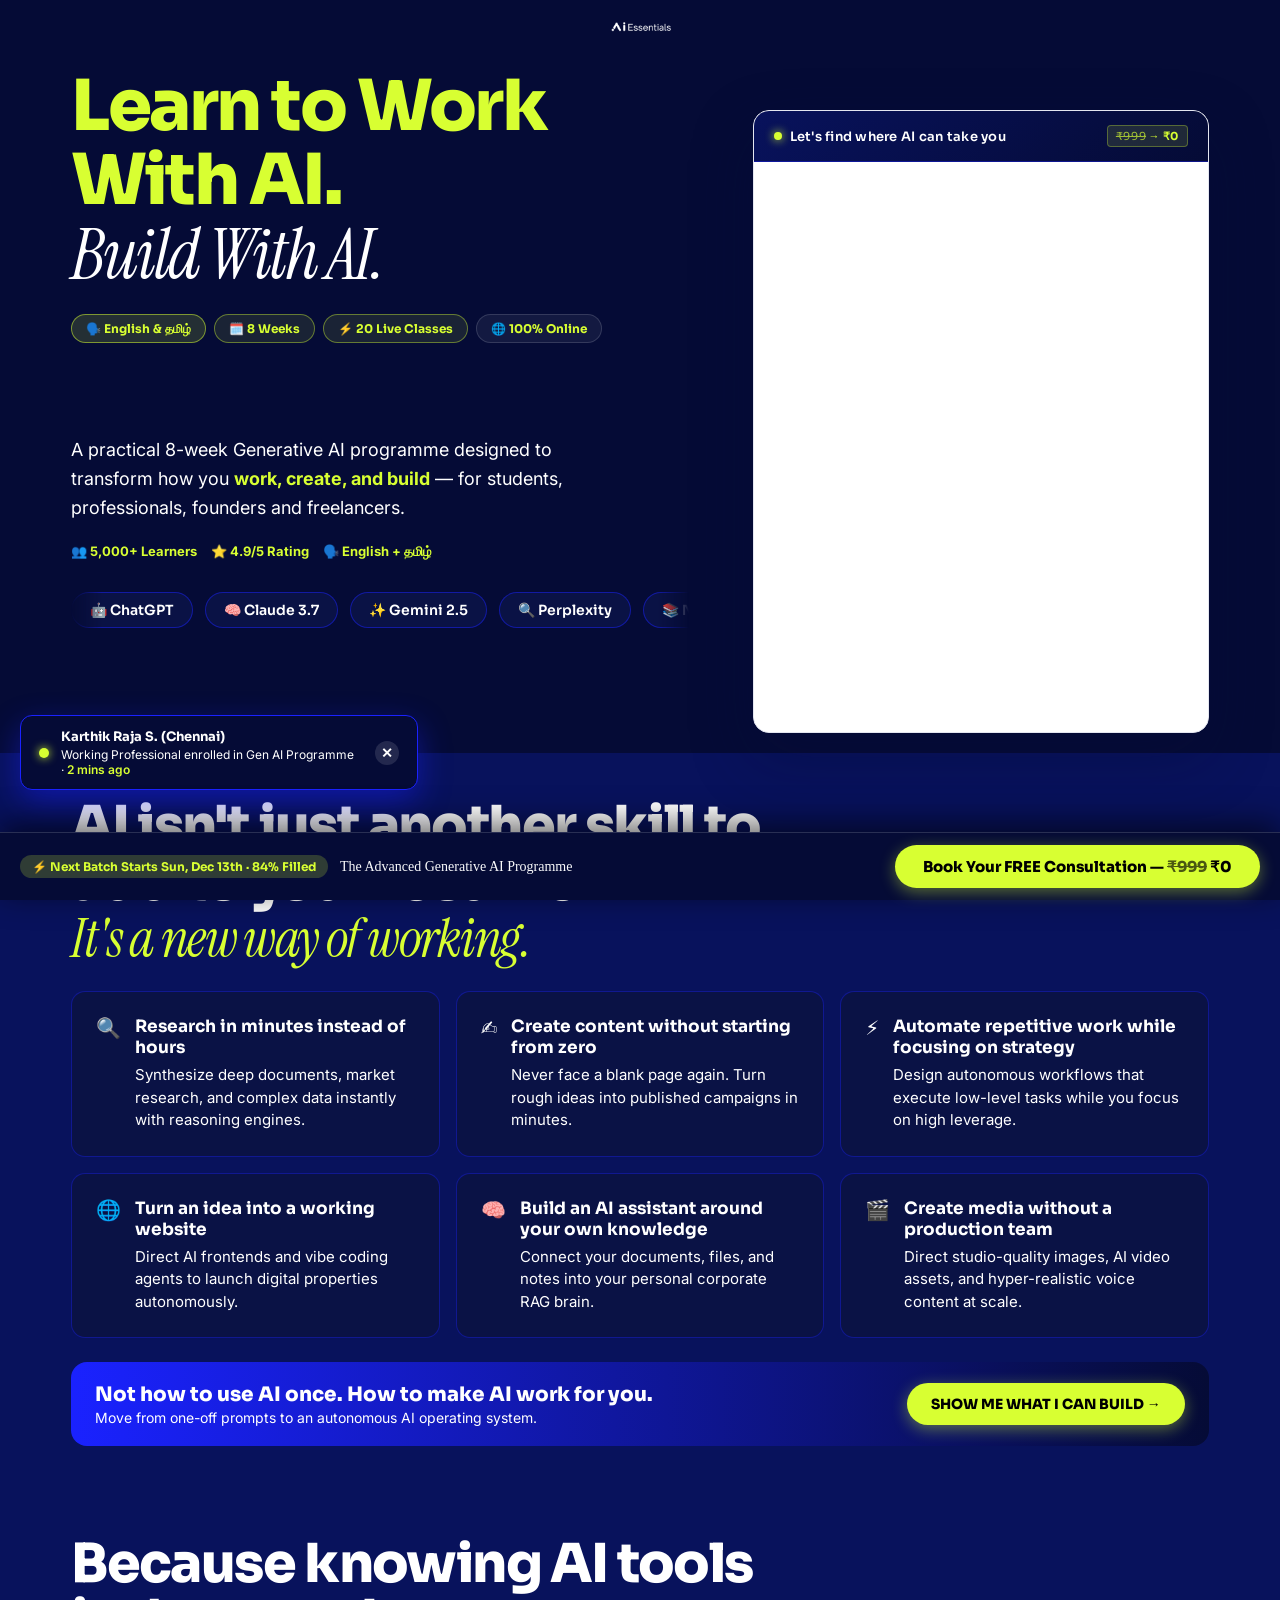
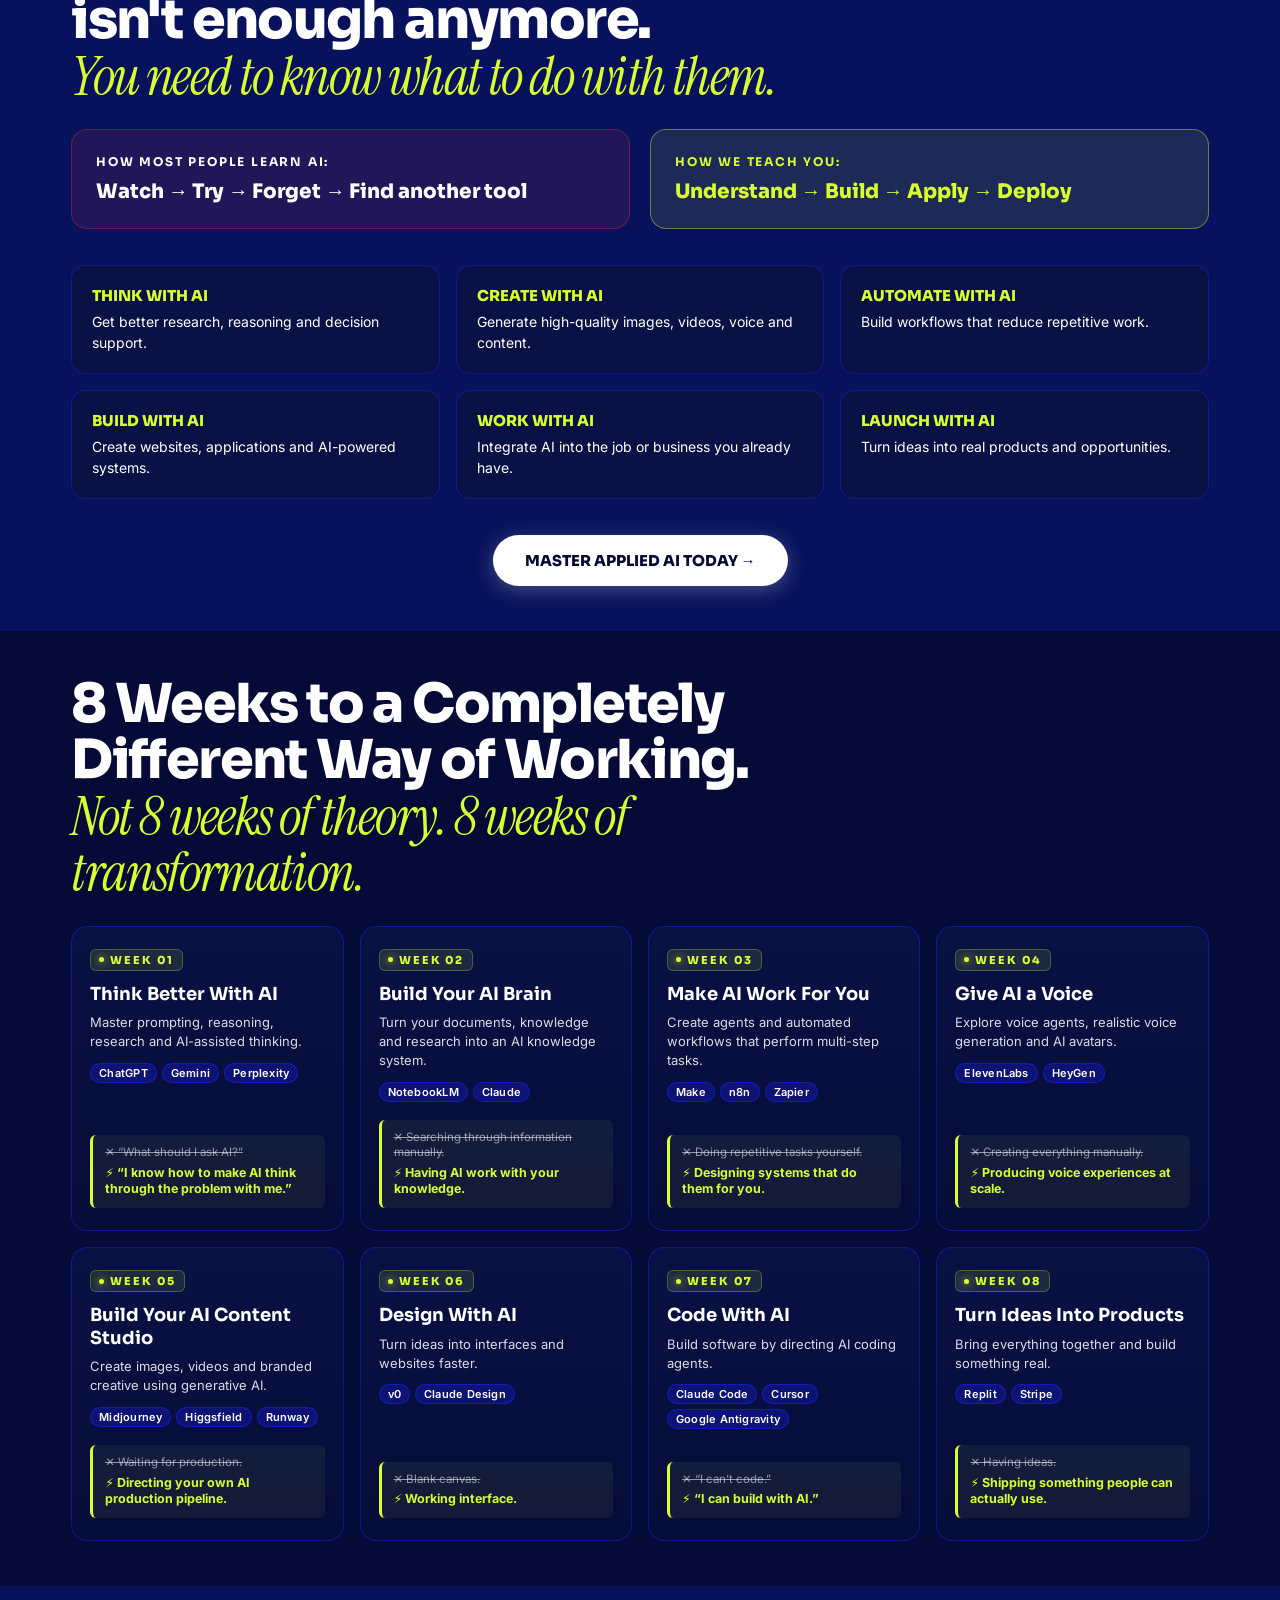
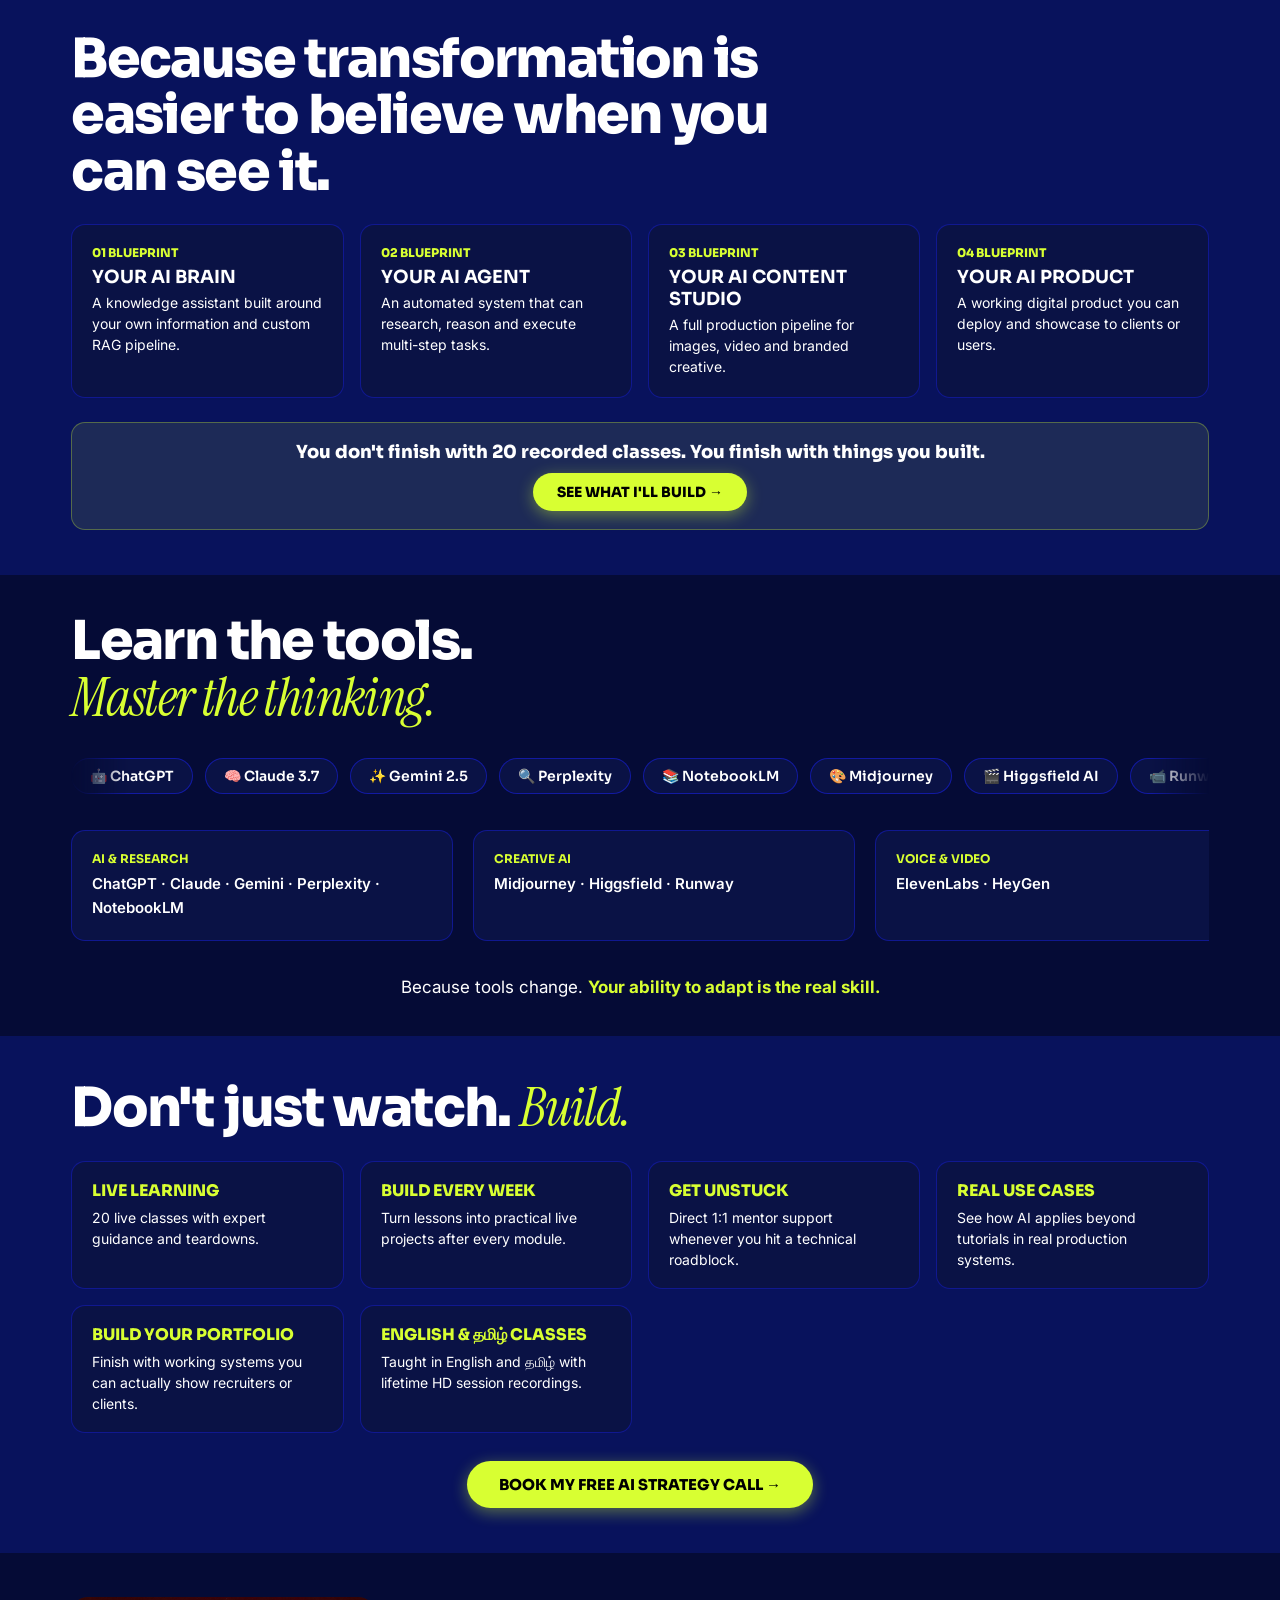
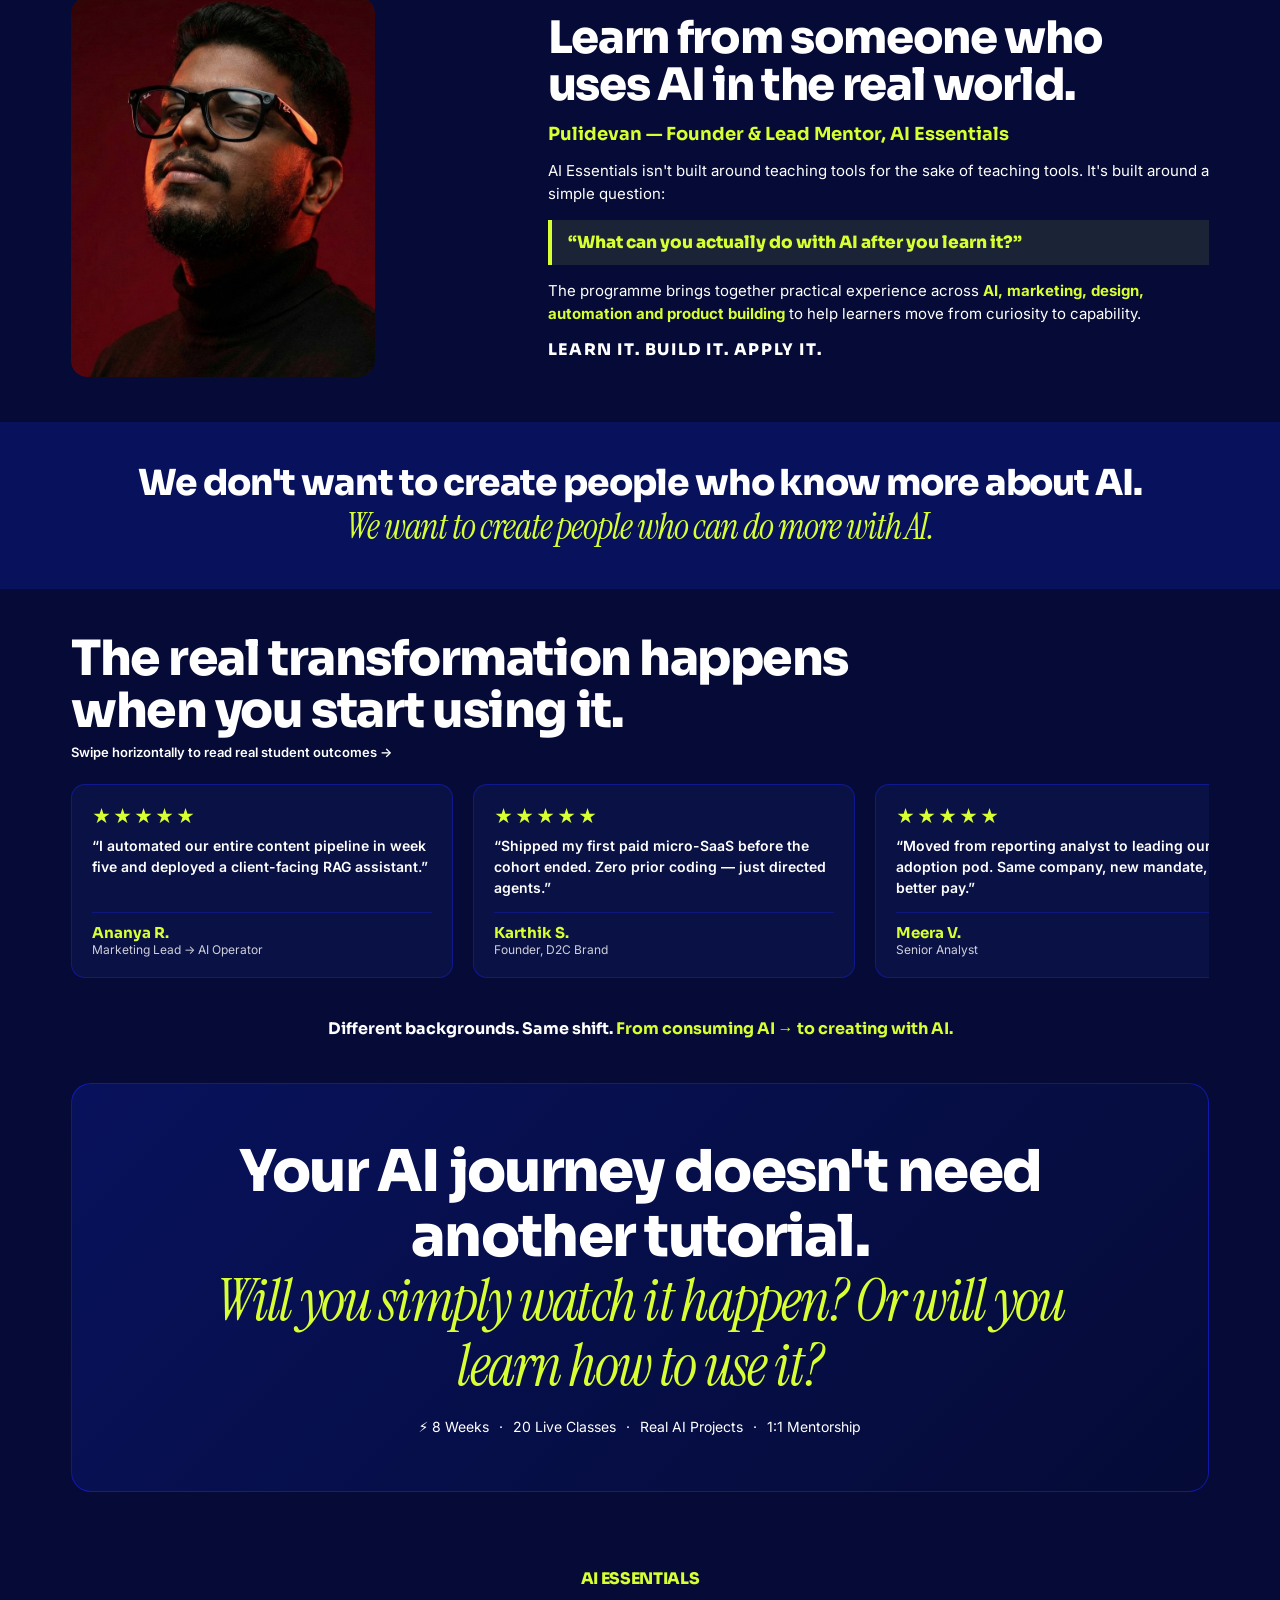
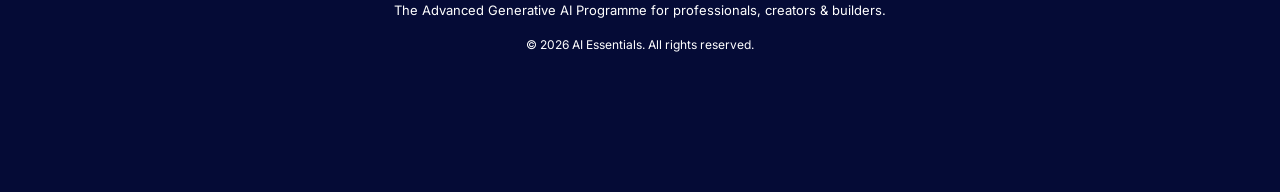
==== commit 9bea1dd5: "Scale logo down to sleek, tasteful proportions (30px desktop / 22px mobile)" ====
--- a/deploy_staging/index.html
+++ b/deploy_staging/index.html
@@ -1044,7 +1044,7 @@
           }
         }
 
-        /* Top Minimal Centered Brand Strip (2x Prominent Logo) */
+        /* Top Minimal Centered Brand Strip (Sleek & Proportional) */
         .top-brand-strip {
           background: #050B36;
           border: none;
@@ -1052,16 +1052,16 @@
           display: flex;
           align-items: center;
           justify-content: center;
-          padding: 16px 20px 0 20px;
+          padding: 12px 20px 0 20px;
           box-sizing: border-box;
           position: relative;
           z-index: 100;
         }
 
         .top-strip-logo {
-          height: 72px;
+          height: 30px;
           width: auto;
-          max-width: 480px;
+          max-width: 180px;
           object-fit: contain;
           object-position: center;
           filter: contrast(1.1) brightness(1.08);
@@ -1072,12 +1072,12 @@
 
         @media (max-width: 640px) {
           .top-brand-strip {
-            padding: 10px 14px 0 14px !important;
+            padding: 8px 14px 0 14px !important;
             margin-bottom: 0 !important;
           }
           .top-strip-logo {
-            height: 52px;
-            max-width: 320px;
+            height: 22px;
+            max-width: 140px;
           }
         }
       </style>
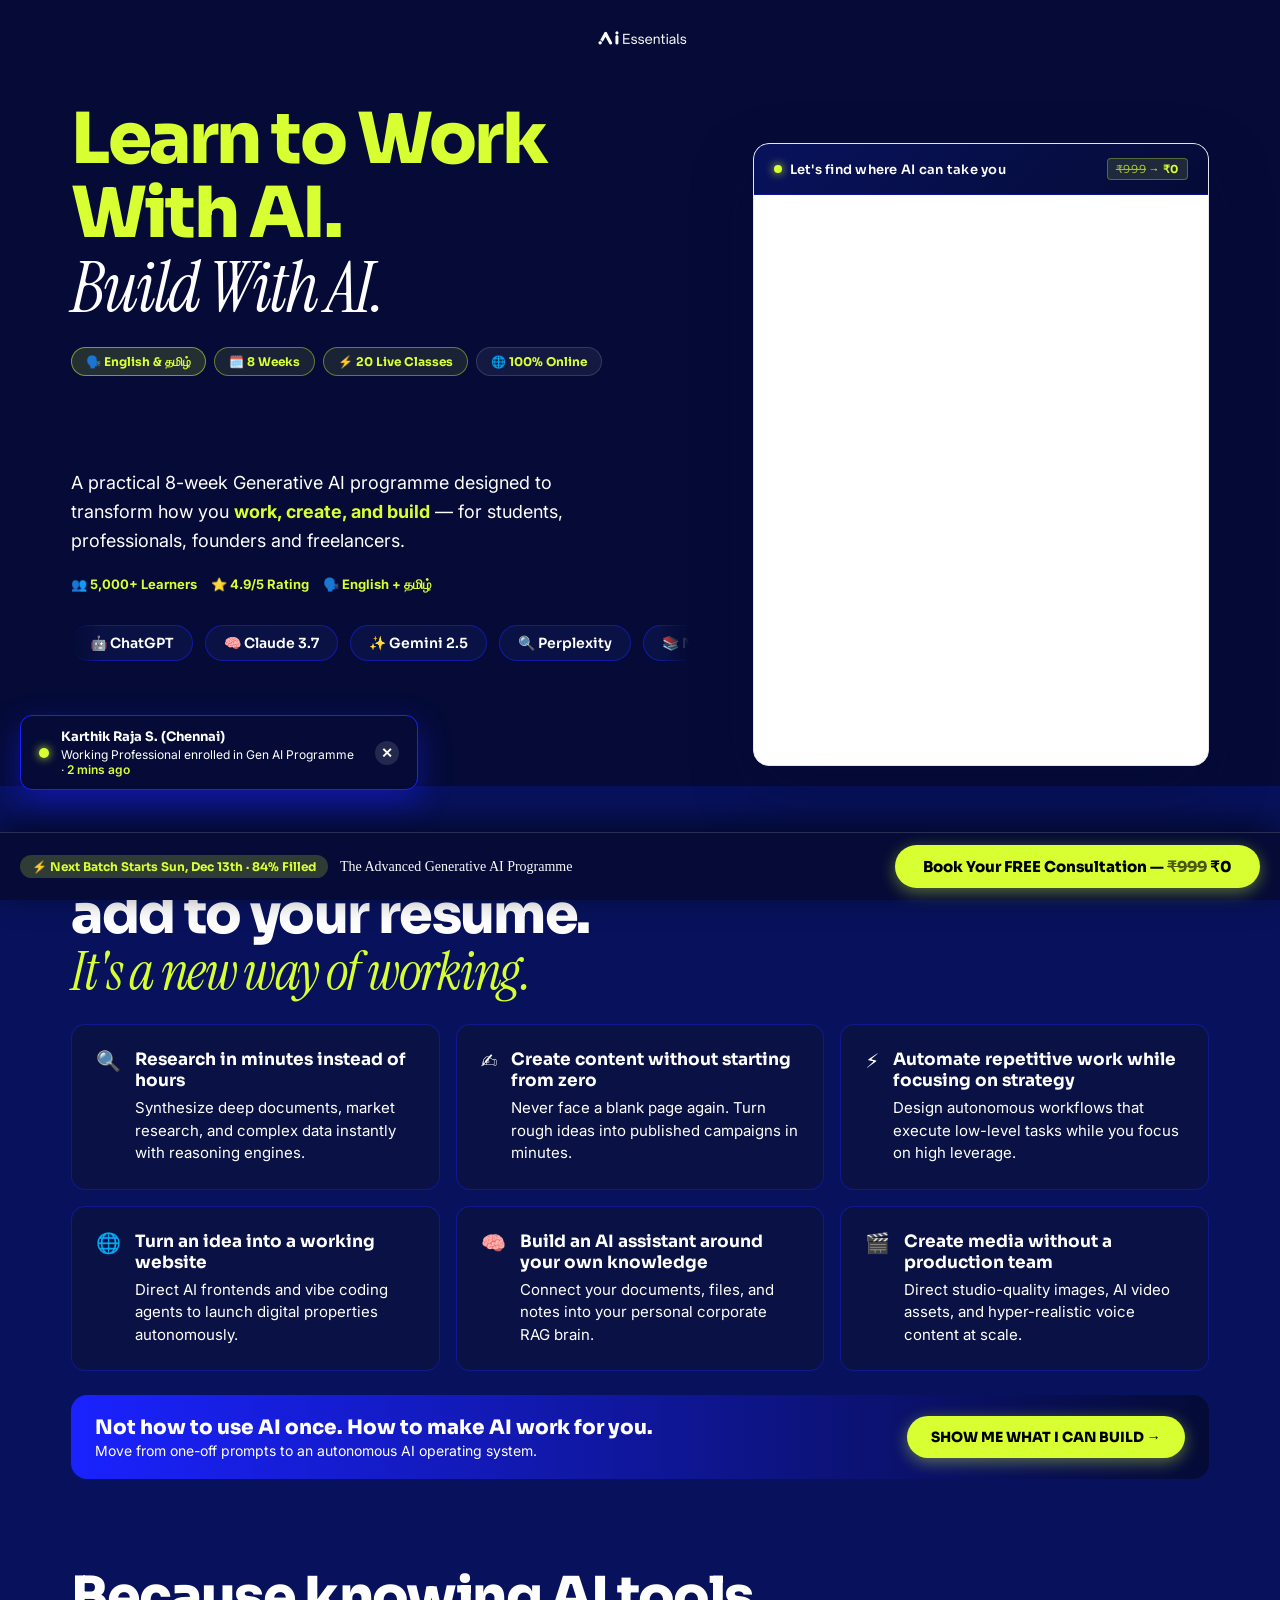
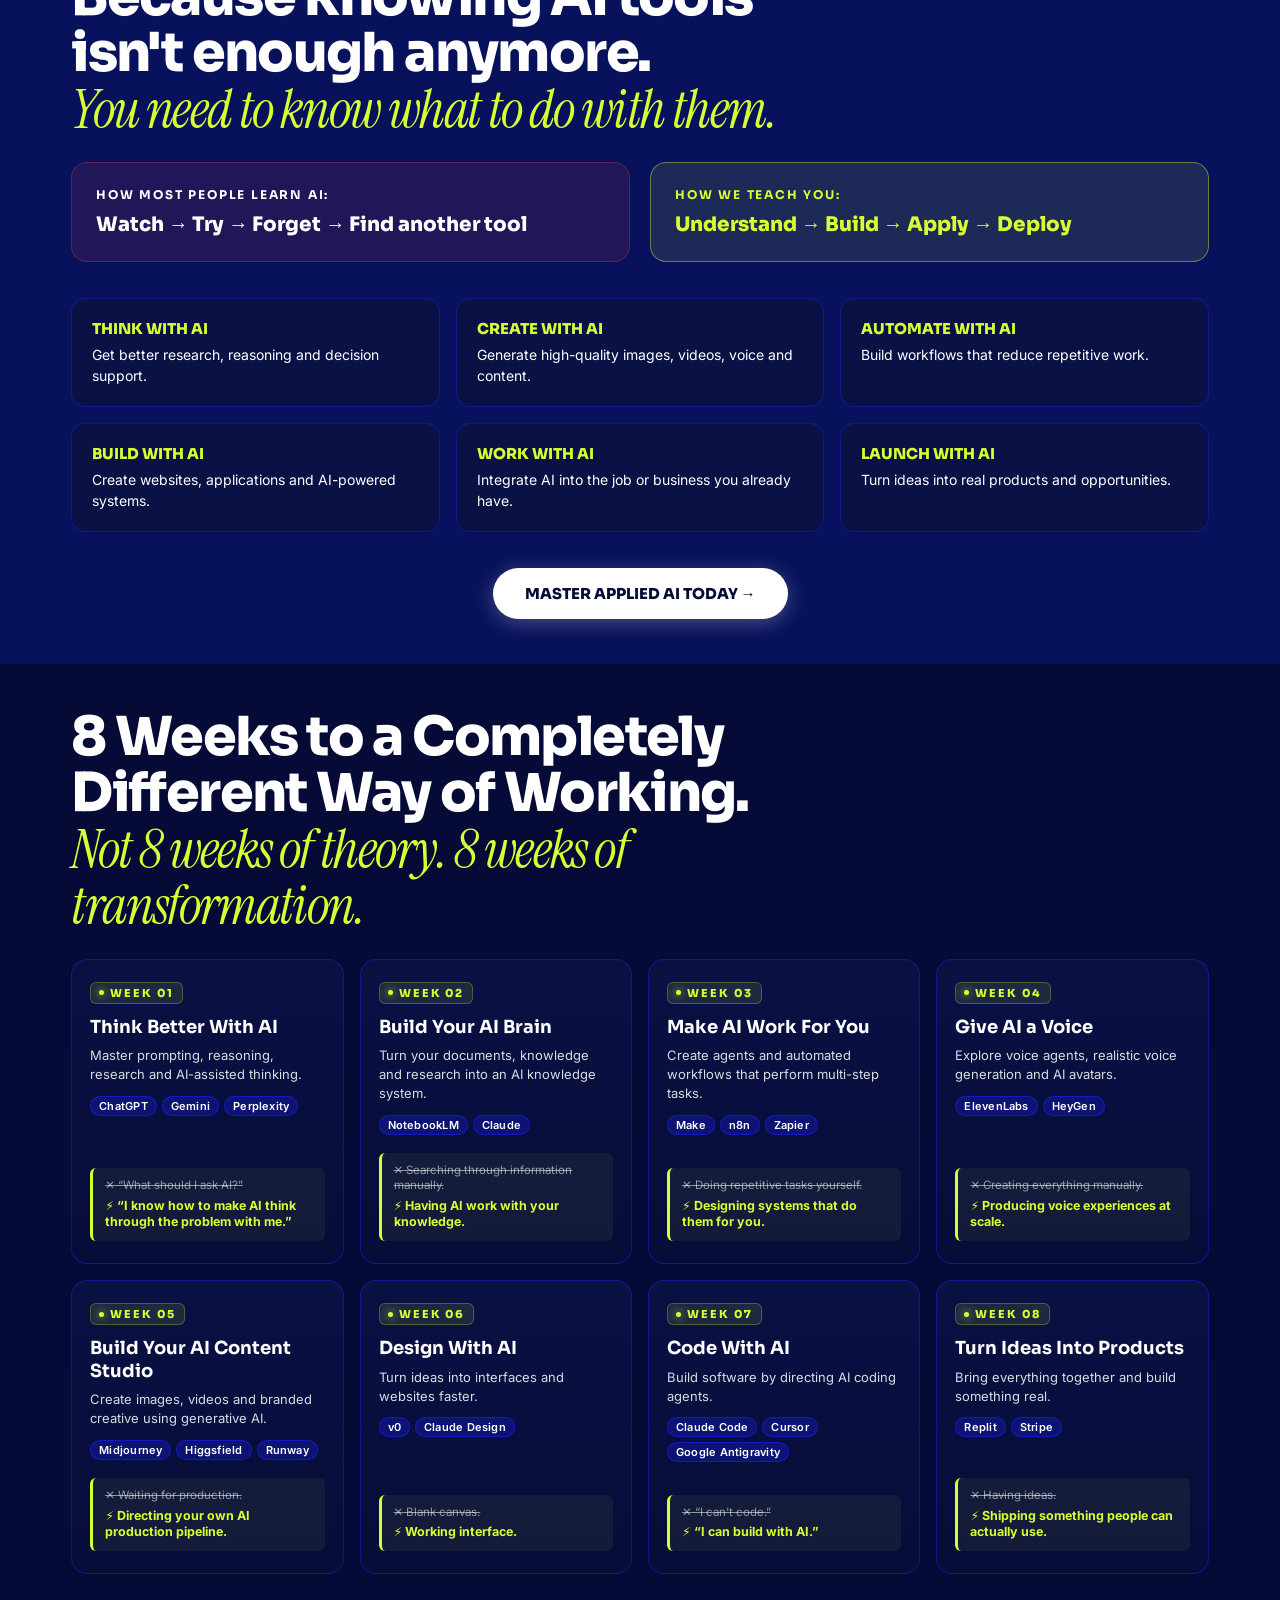
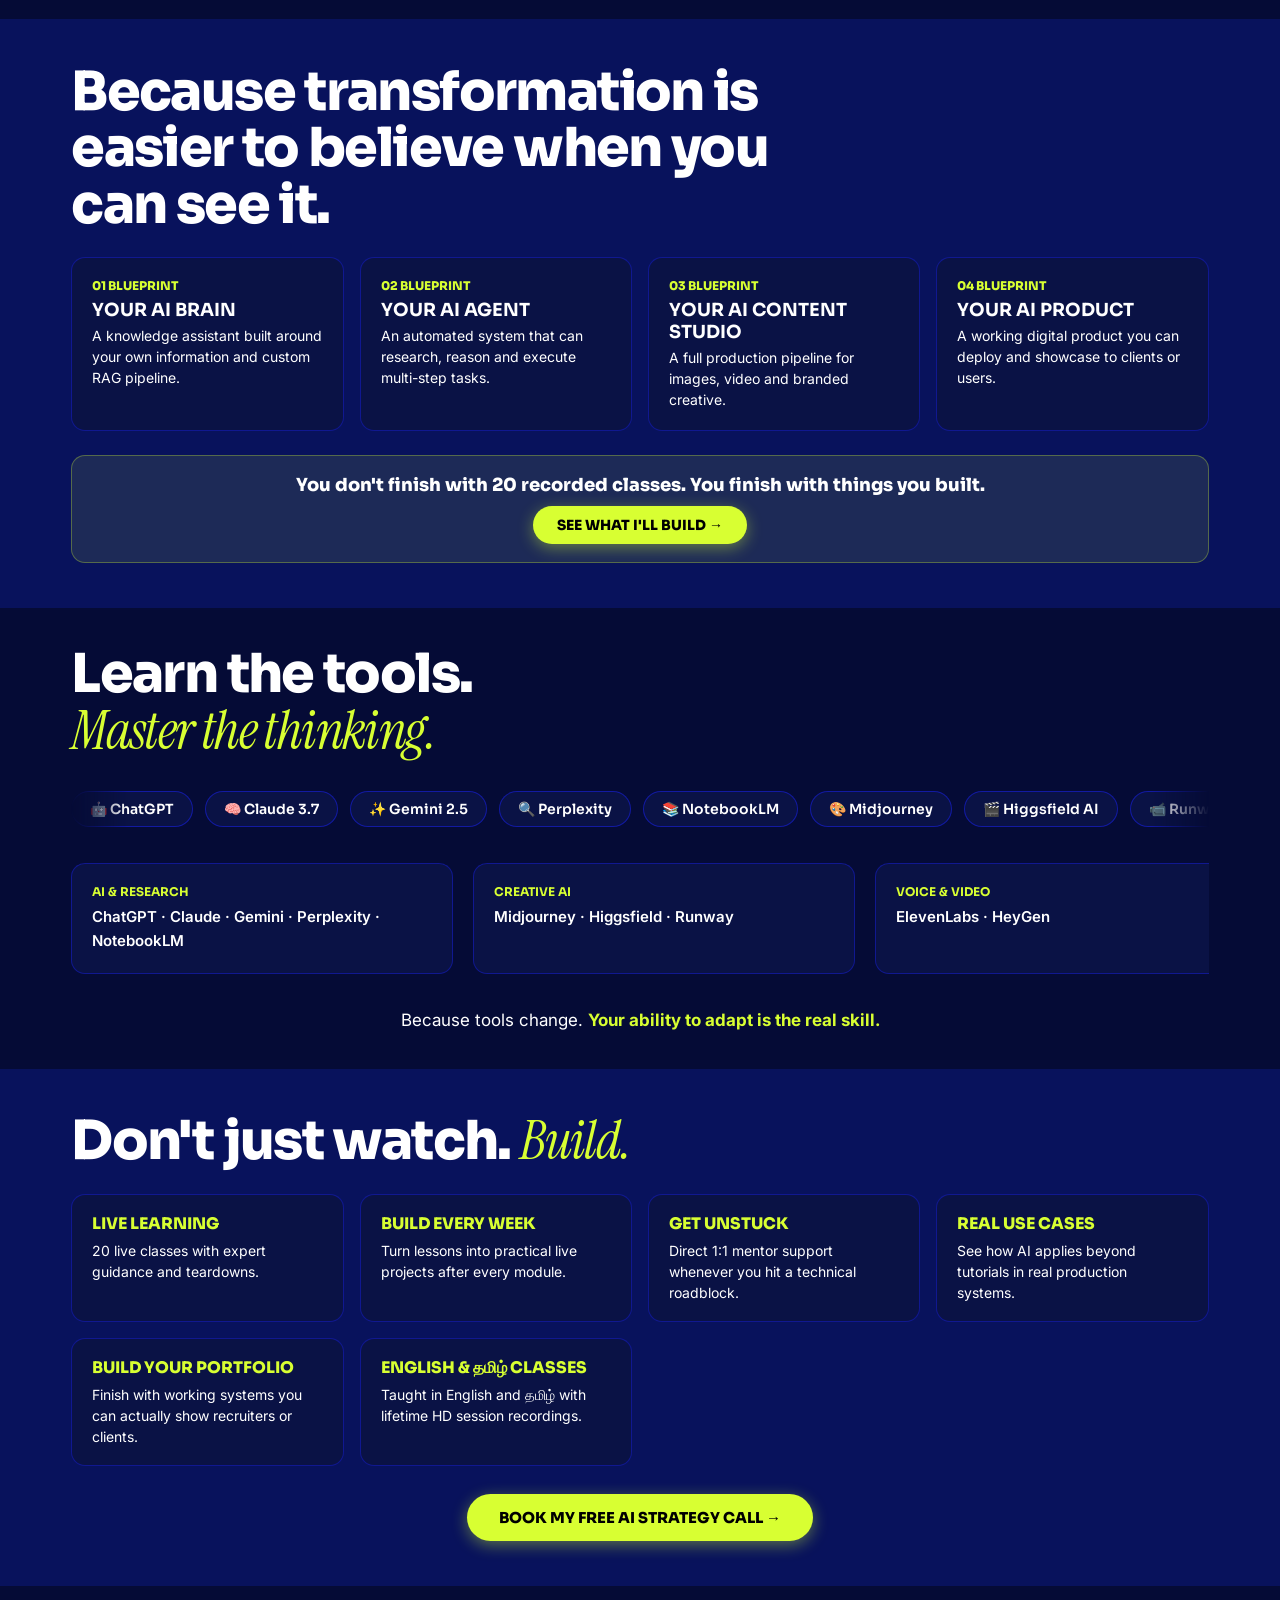
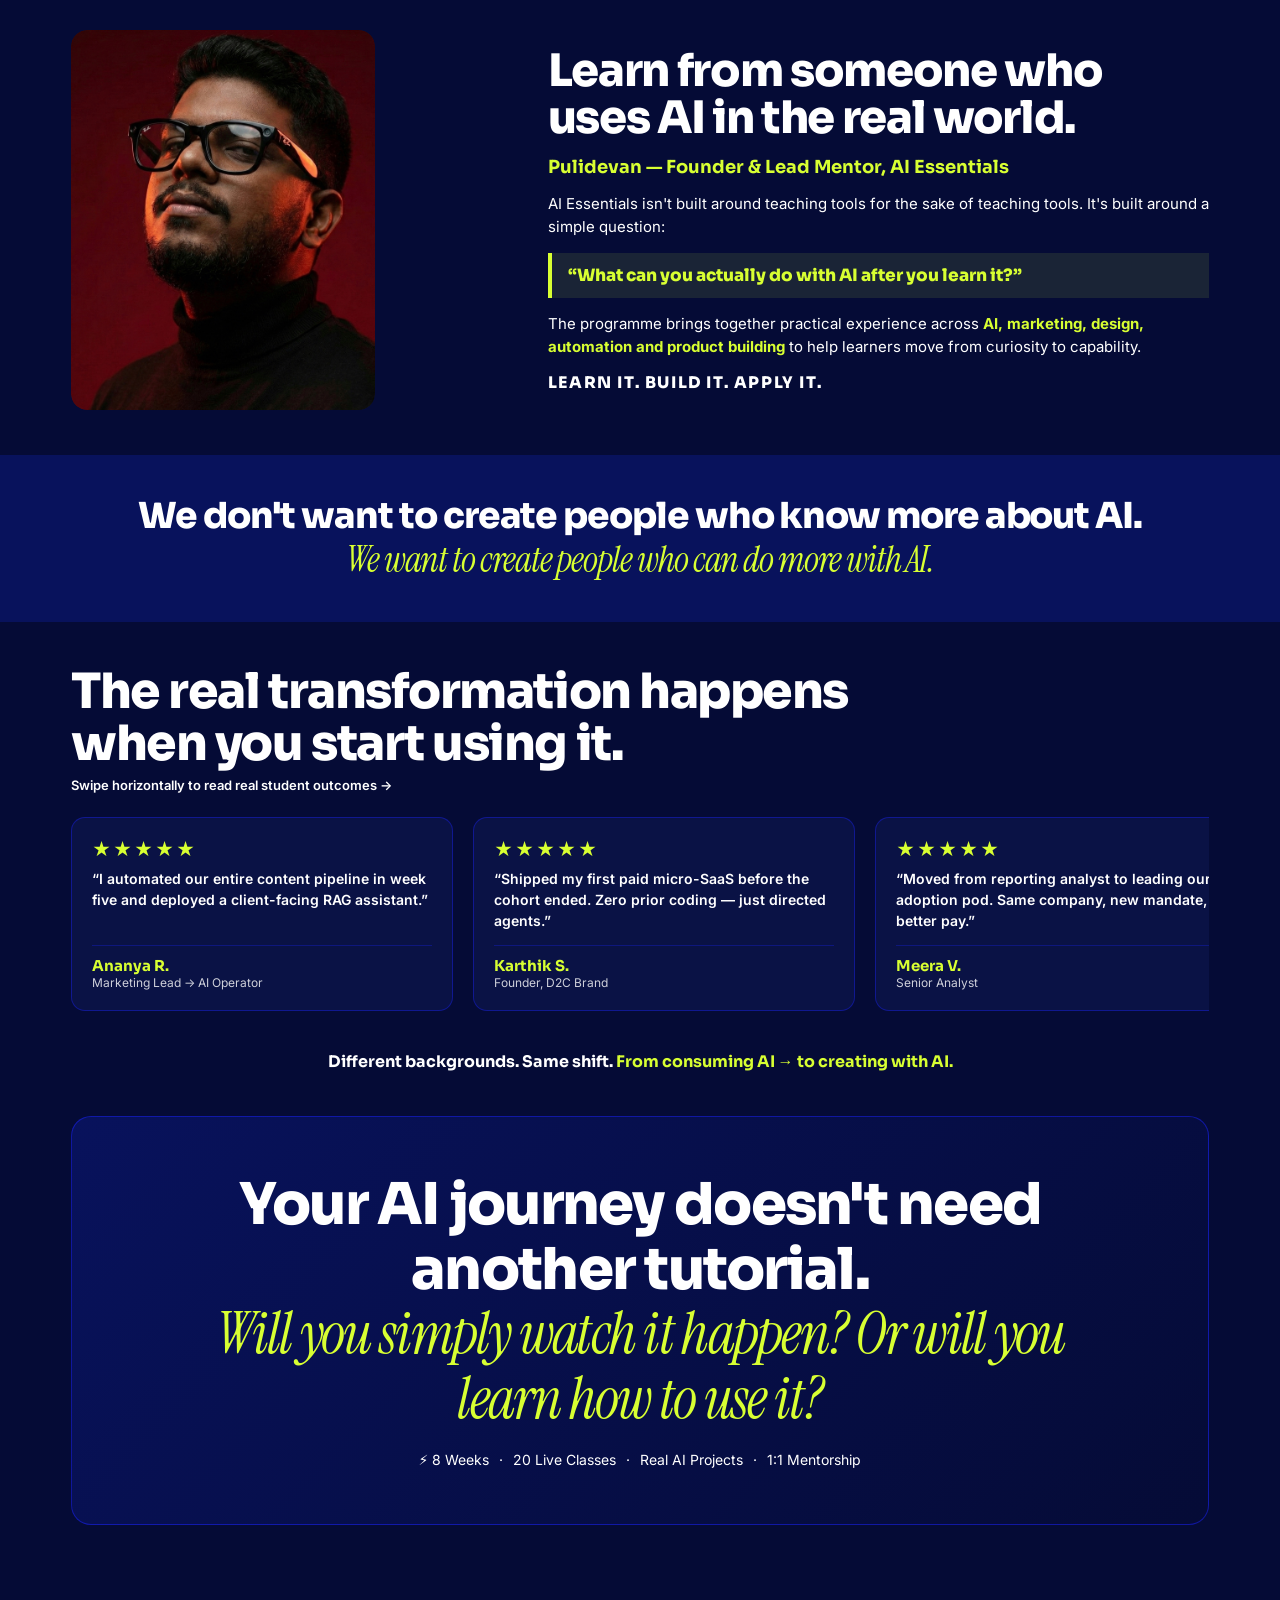
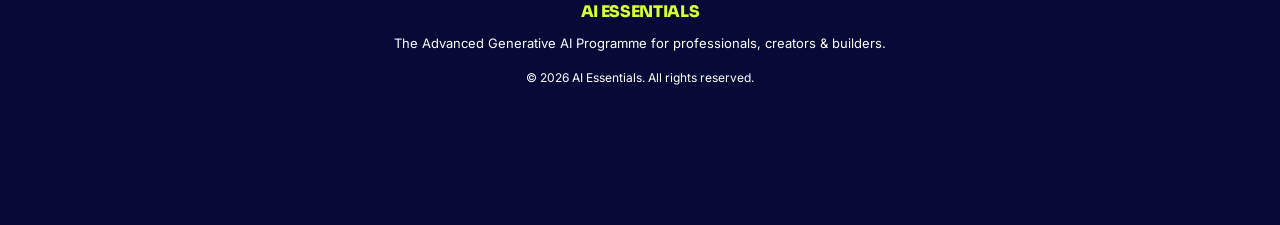
==== commit 359b018a: "Scale logo 1.5x larger and add comfortable bottom breathing space on desktop and mobile" ====
--- a/deploy_staging/index.html
+++ b/deploy_staging/index.html
@@ -23,7 +23,7 @@
   <link rel="apple-touch-icon" href="assets/favicon.png">
   <link rel="amphtml" href="https://genai.aiessentials.in/amp.html">
   <script>
-    // Immediate Bulletproof Scroll Handler
+    // Immediate Bulletproof Centered Scroll & Highlight Glow Handler
     window.scrollToEnrollForm = function (e) {
       if (e) {
         if (e.preventDefault) e.preventDefault();
@@ -31,13 +31,28 @@
       }
       var target = document.getElementById('enroll') || document.querySelector('.hero-form') || document.querySelector('.form-embed-wrapper');
       if (target) {
-        var offset = window.innerWidth <= 991 ? 16 : 24;
         var scrollY = window.pageYOffset || document.documentElement.scrollTop || document.body.scrollTop || 0;
-        var targetTop = target.getBoundingClientRect().top + scrollY - offset;
-        window.scrollTo({ top: Math.max(0, targetTop), behavior: 'smooth' });
+        var targetHeight = target.offsetHeight || 550;
+        var vh = window.innerHeight || document.documentElement.clientHeight;
+        var centerOffset = Math.max(16, (vh - targetHeight) / 2);
+        var targetTop = target.getBoundingClientRect().top + scrollY - centerOffset;
+
+        window.scrollTo({
+          top: Math.max(0, targetTop),
+          behavior: 'smooth'
+        });
+
         try {
-          target.scrollIntoView({ behavior: 'smooth', block: 'start' });
+          target.scrollIntoView({ behavior: 'smooth', block: 'center' });
         } catch (err) {}
+
+        // Trigger luminous highlight glow
+        target.classList.remove('form-highlight-glow');
+        void target.offsetWidth;
+        target.classList.add('form-highlight-glow');
+        setTimeout(function () {
+          target.classList.remove('form-highlight-glow');
+        }, 2600);
       } else {
         window.location.hash = '#enroll';
       }
@@ -992,6 +1007,35 @@
           margin-top: 6px;
         }
 
+        /* Luminous Highlight Pulse & Focus Glow on CTA Trigger */
+        @keyframes formHighlightPulse {
+          0% {
+            box-shadow: 0 0 0 0 rgba(216, 255, 50, 0.95), 0 0 35px rgba(216, 255, 50, 0.8), 0 24px 60px rgba(5, 11, 54, 0.5);
+            border-color: #D8FF32 !important;
+            transform: scale(1.02);
+          }
+          40% {
+            box-shadow: 0 0 0 12px rgba(216, 255, 50, 0.4), 0 0 50px rgba(216, 255, 50, 0.75), 0 24px 60px rgba(5, 11, 54, 0.5);
+            border-color: #D8FF32 !important;
+            transform: scale(1.015);
+          }
+          70% {
+            box-shadow: 0 0 0 6px rgba(216, 255, 50, 0.2), 0 0 30px rgba(216, 255, 50, 0.4), 0 24px 60px rgba(5, 11, 54, 0.4);
+            border-color: #D8FF32 !important;
+            transform: scale(1.008);
+          }
+          100% {
+            box-shadow: 0 24px 60px rgba(5, 11, 54, 0.35);
+            border-color: #E4E6F0 !important;
+            transform: scale(1);
+          }
+        }
+
+        .form-highlight-glow {
+          animation: formHighlightPulse 2.4s cubic-bezier(0.16, 1, 0.3, 1) forwards !important;
+          transition: border-color 0.3s ease, box-shadow 0.3s ease, transform 0.3s ease !important;
+        }
+
         @media (max-width: 640px) {
           .form-iframe-clipper {
             max-height: 525px !important;
@@ -1044,7 +1088,7 @@
           }
         }
 
-        /* Top Minimal Centered Brand Strip (Sleek & Proportional) */
+        /* Top Minimal Centered Brand Strip (1.5x Balanced Size & Spacing) */
         .top-brand-strip {
           background: #050B36;
           border: none;
@@ -1052,16 +1096,16 @@
           display: flex;
           align-items: center;
           justify-content: center;
-          padding: 12px 20px 0 20px;
+          padding: 16px 20px 14px 20px;
           box-sizing: border-box;
           position: relative;
           z-index: 100;
         }
 
         .top-strip-logo {
-          height: 30px;
+          height: 45px;
           width: auto;
-          max-width: 180px;
+          max-width: 270px;
           object-fit: contain;
           object-position: center;
           filter: contrast(1.1) brightness(1.08);
@@ -1072,12 +1116,13 @@
 
         @media (max-width: 640px) {
           .top-brand-strip {
-            padding: 8px 14px 0 14px !important;
+            padding: 12px 14px 12px 14px !important;
             margin-bottom: 0 !important;
           }
           .top-strip-logo {
-            height: 22px;
-            max-width: 140px;
+            height: 33px;
+            max-width: 210px;
+            margin-bottom: 6px !important;
           }
         }
       </style>
@@ -2155,17 +2200,28 @@
       }
       const enrollEl = document.getElementById('enroll') || document.querySelector('.hero-form') || document.querySelector('.form-embed-wrapper');
       if (enrollEl) {
-        const offset = window.innerWidth <= 991 ? 16 : 24;
         const scrollY = window.pageYOffset || document.documentElement.scrollTop || document.body.scrollTop || 0;
-        const targetTop = enrollEl.getBoundingClientRect().top + scrollY - offset;
+        const targetHeight = enrollEl.offsetHeight || 550;
+        const vh = window.innerHeight || document.documentElement.clientHeight;
+        const centerOffset = Math.max(16, (vh - targetHeight) / 2);
+        const targetTop = enrollEl.getBoundingClientRect().top + scrollY - centerOffset;
 
         window.scrollTo({
           top: Math.max(0, targetTop),
           behavior: 'smooth'
         });
+
         try {
-          enrollEl.scrollIntoView({ behavior: 'smooth', block: 'start' });
+          enrollEl.scrollIntoView({ behavior: 'smooth', block: 'center' });
         } catch (err) {}
+
+        // Trigger luminous highlight glow
+        enrollEl.classList.remove('form-highlight-glow');
+        void enrollEl.offsetWidth;
+        enrollEl.classList.add('form-highlight-glow');
+        setTimeout(() => {
+          enrollEl.classList.remove('form-highlight-glow');
+        }, 2600);
       } else {
         window.location.hash = '#enroll';
       }
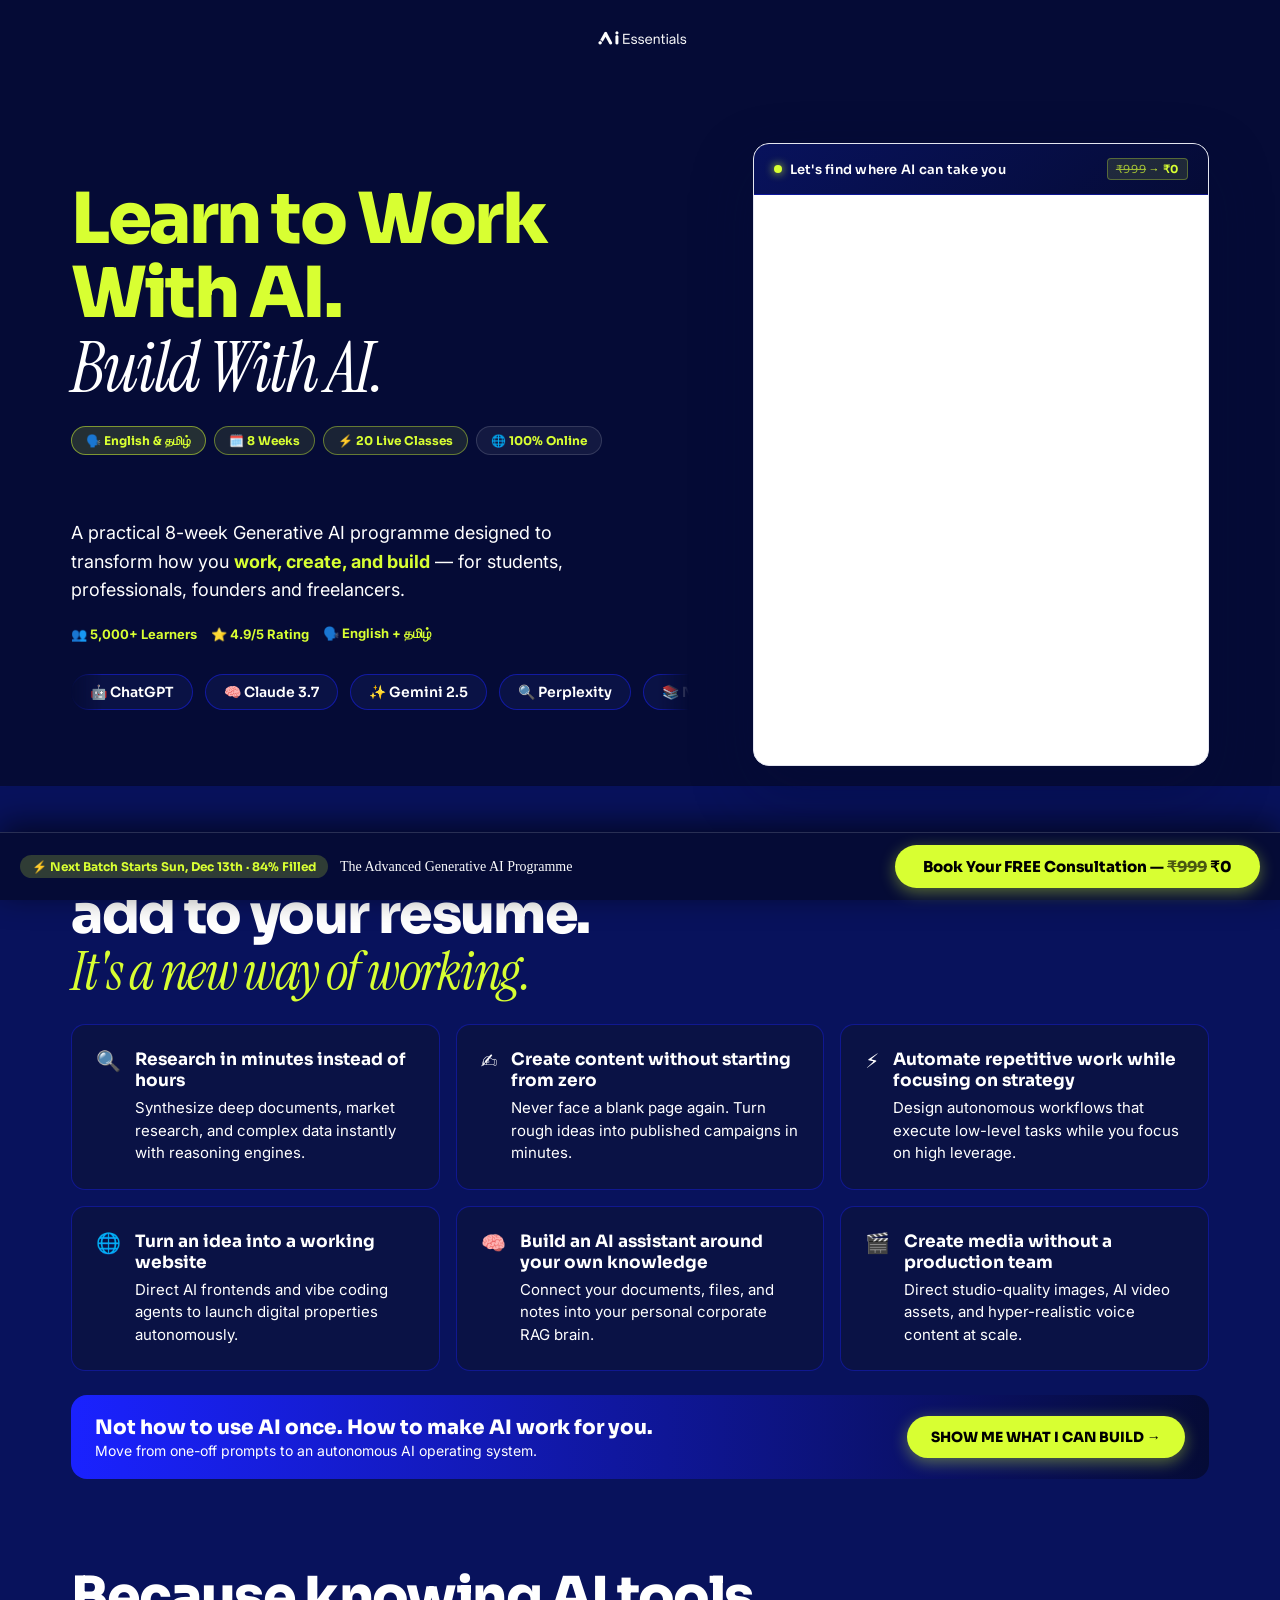
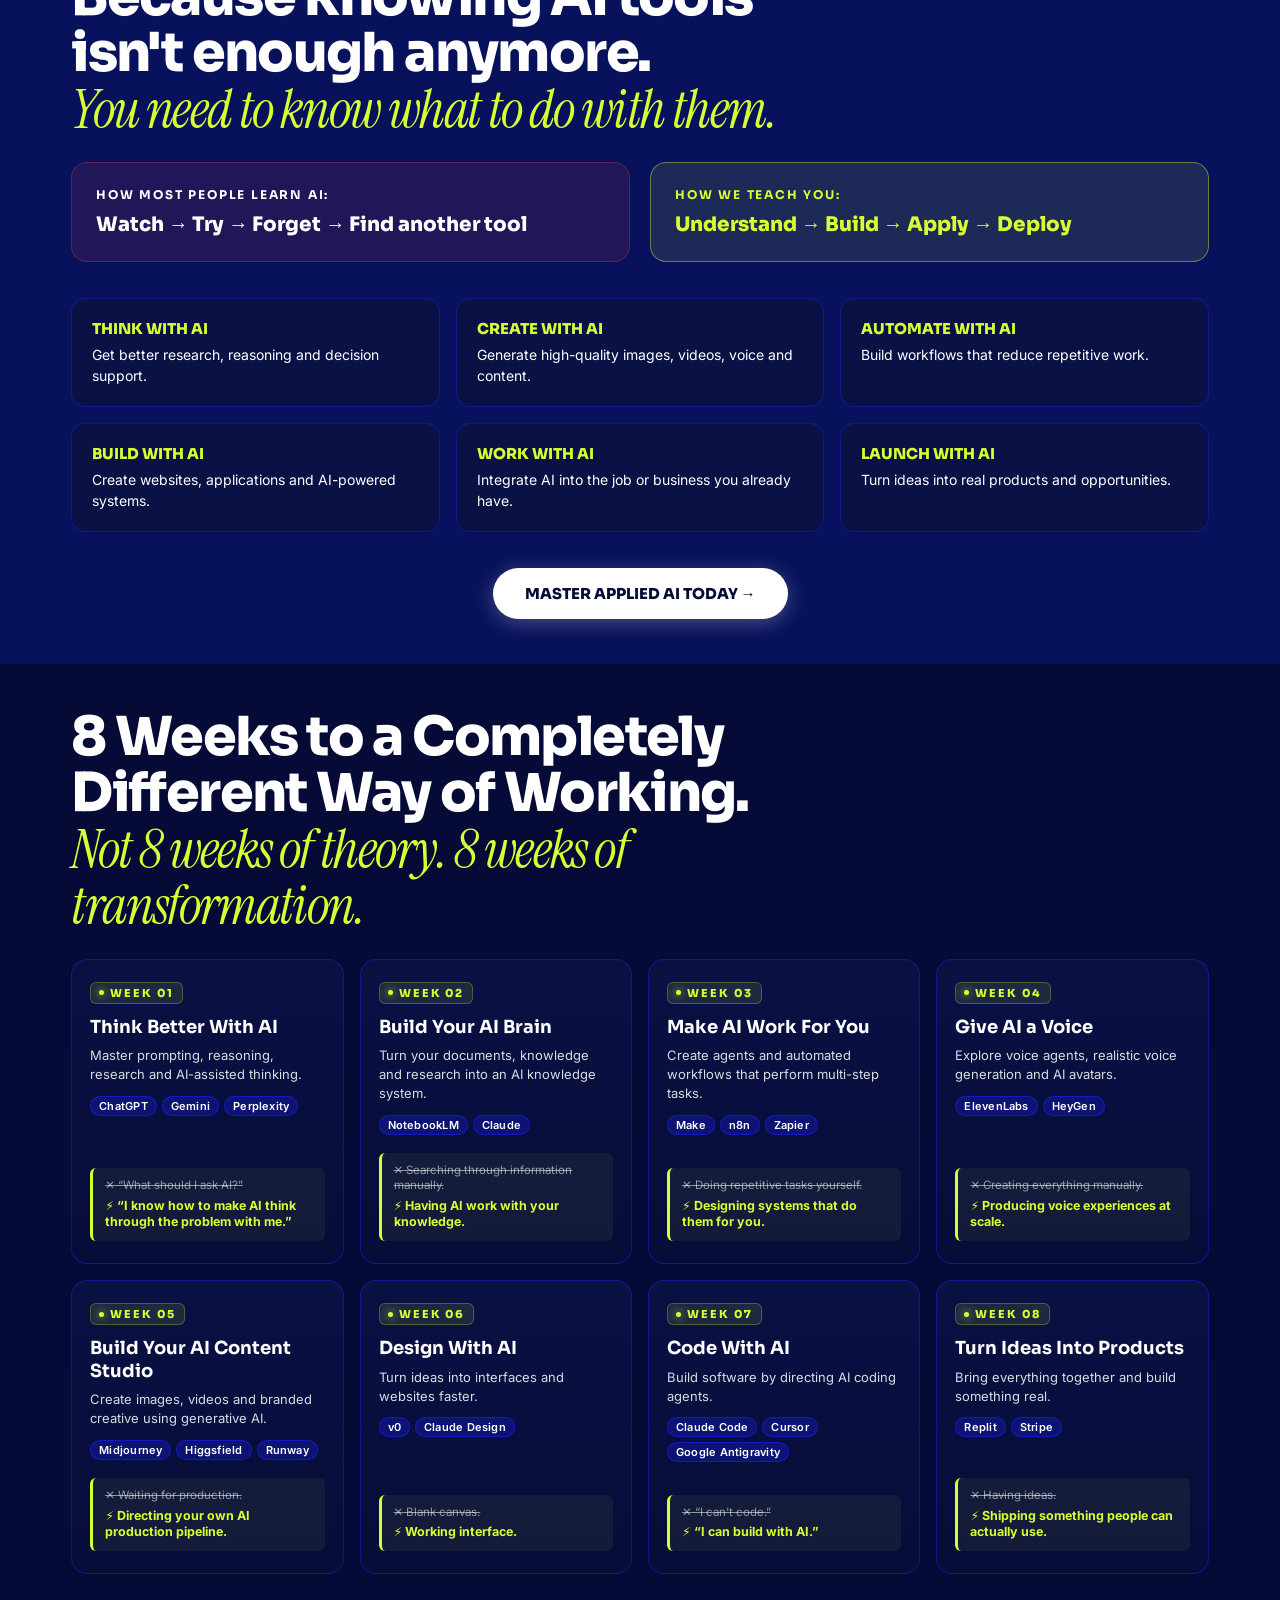
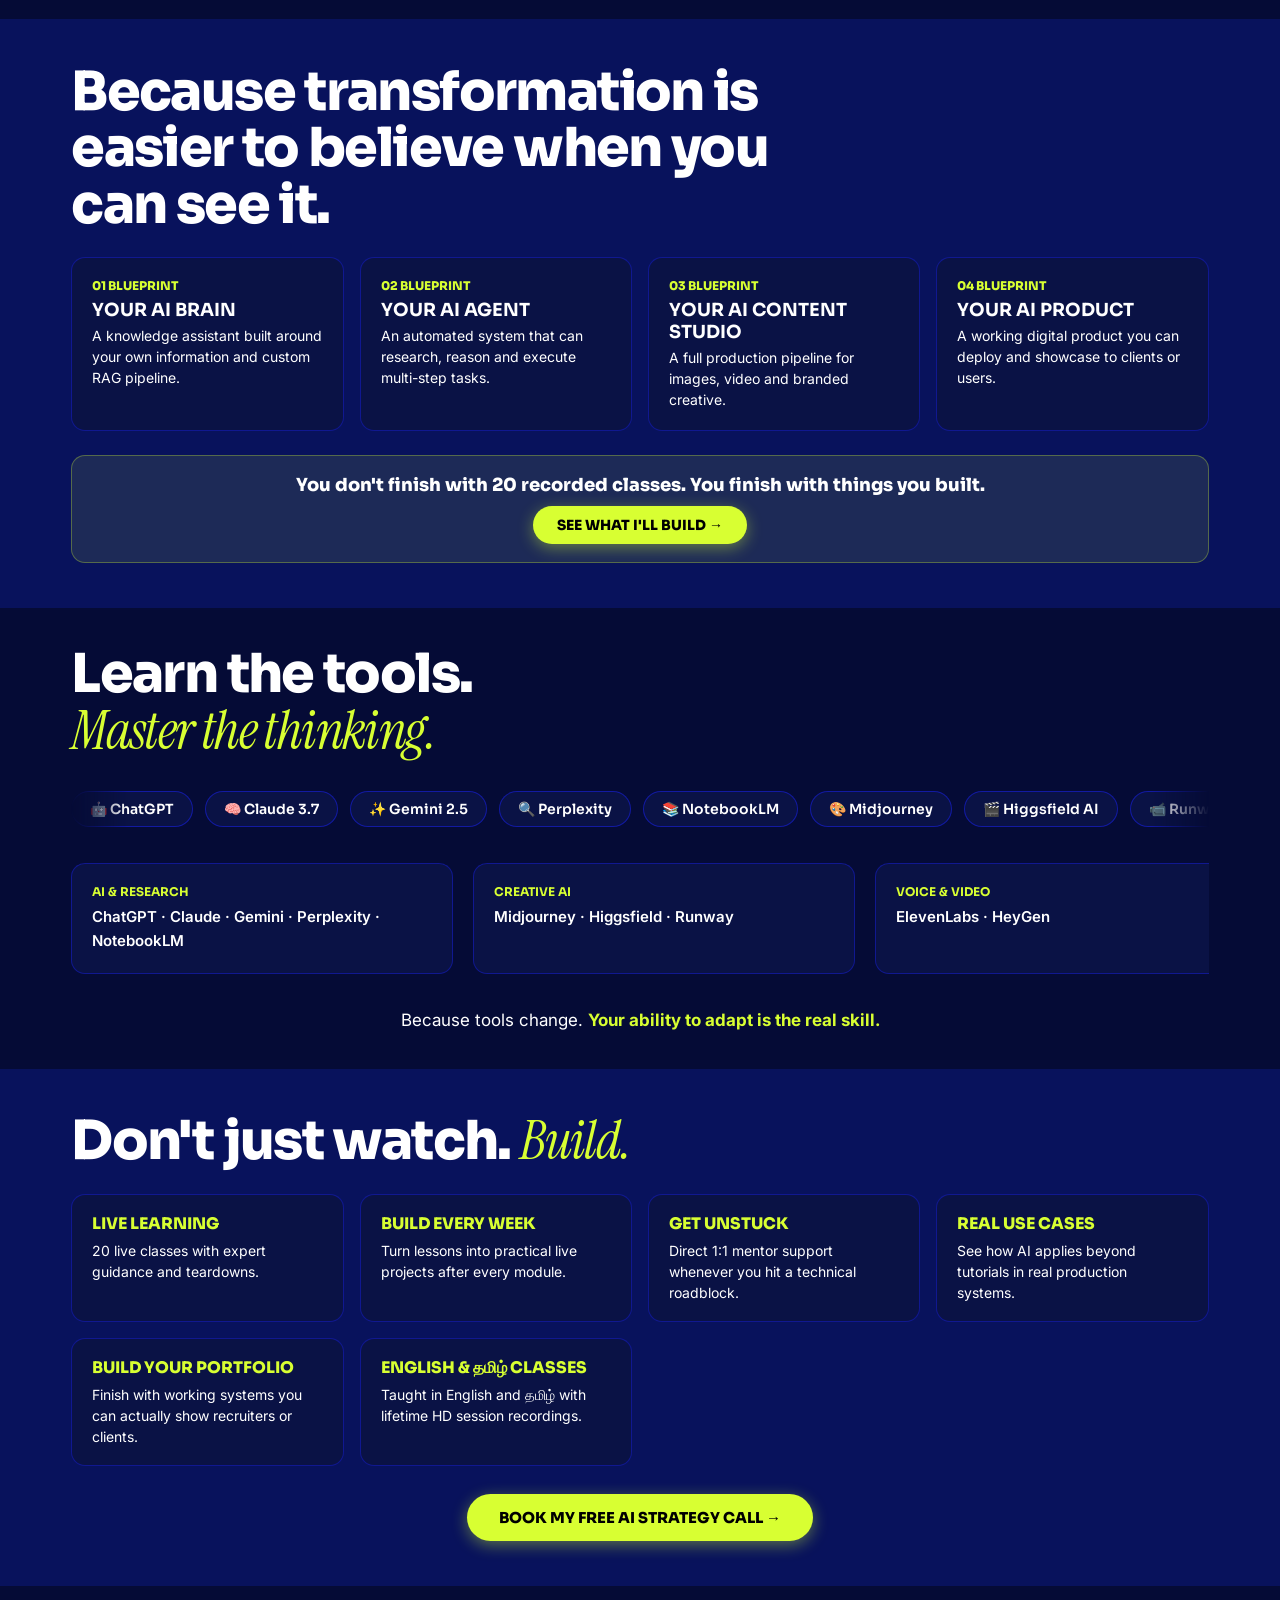
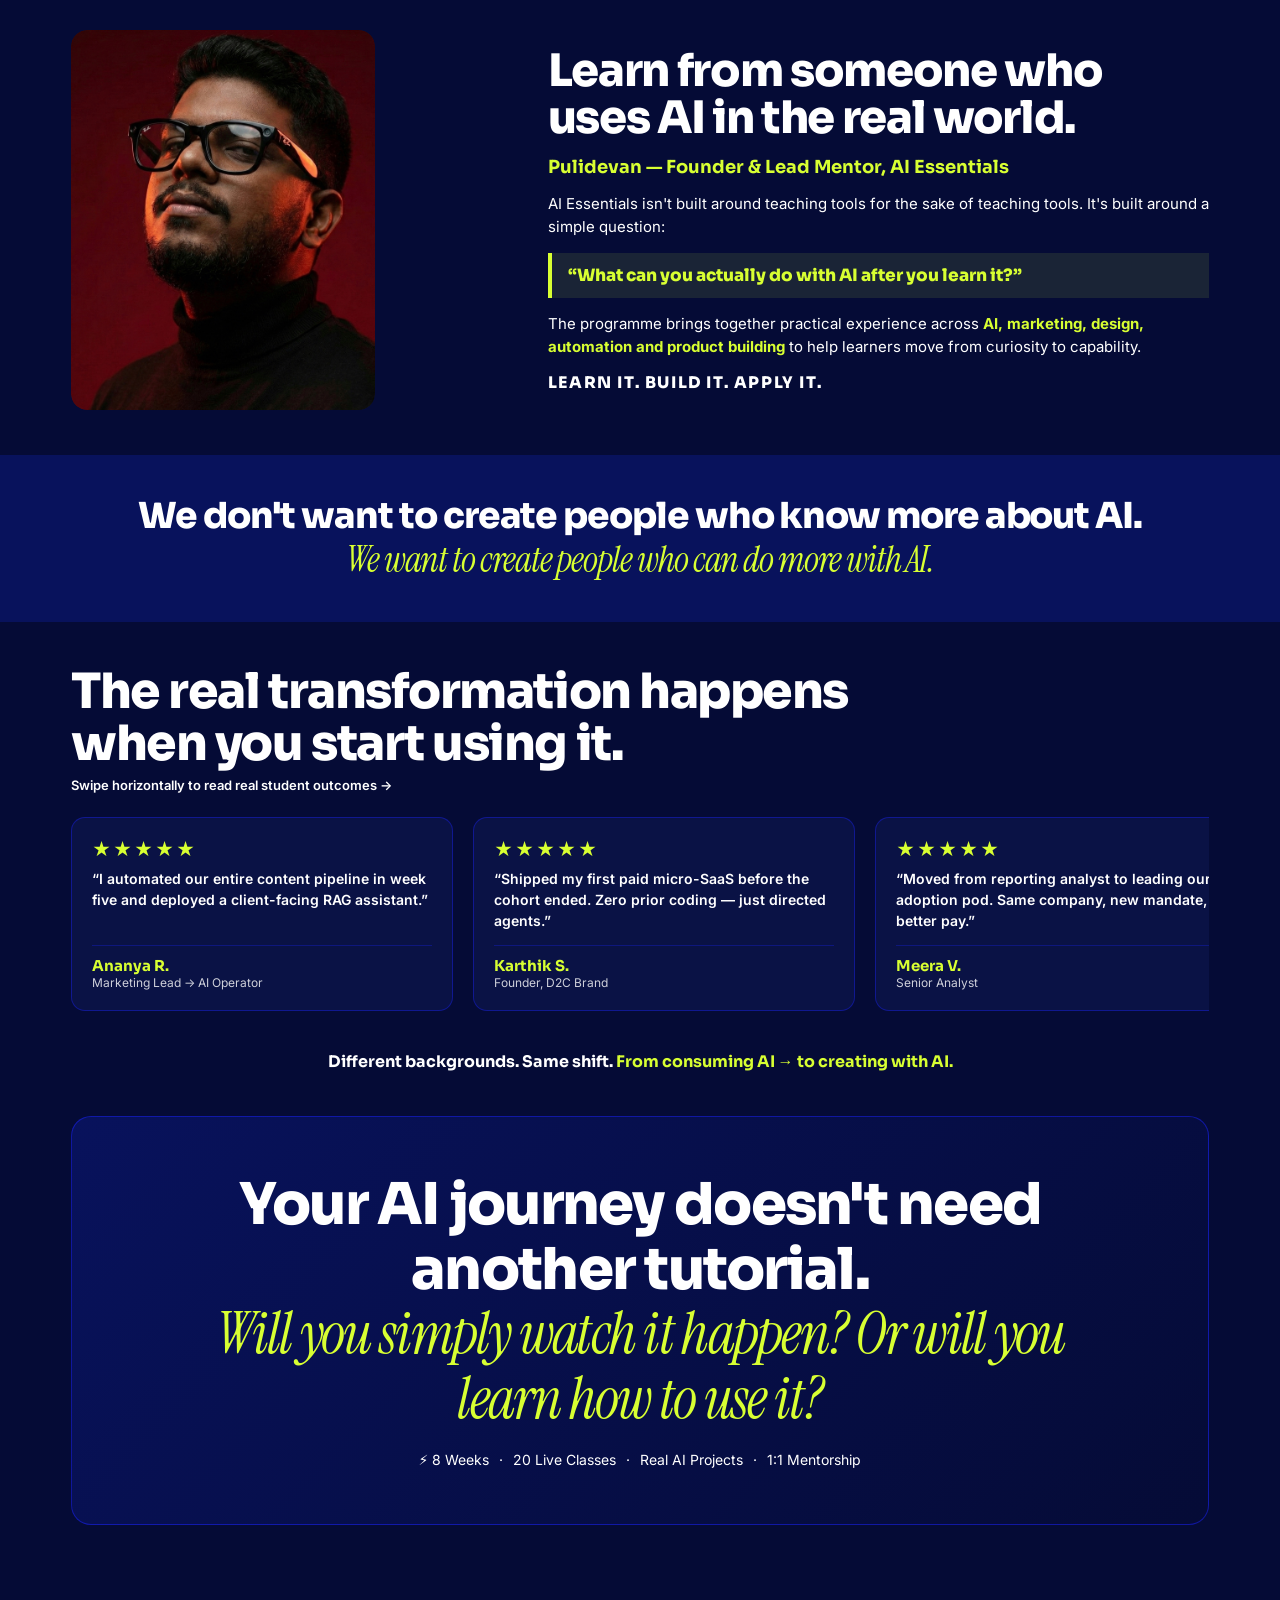
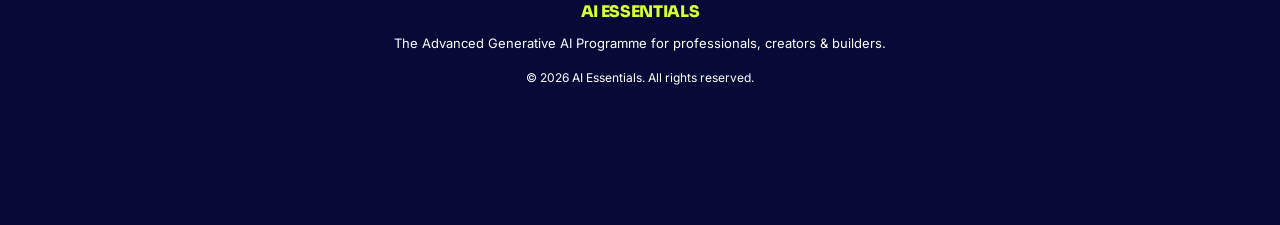
==== commit 35dd70de: "Lower down hero text portion to align harmoniously with form height on desktop" ====
--- a/deploy_staging/index.html
+++ b/deploy_staging/index.html
@@ -1068,13 +1068,17 @@
         }
 
         @media (min-width: 992px) {
+          .hero-container {
+            align-items: center !important;
+          }
           .hero-header {
             align-items: flex-start !important;
             text-align: left !important;
-            margin-top: -12px !important;
+            margin-top: 28px !important;
+            padding-top: 16px !important;
           }
           .hero-title {
-            margin-top: -4px !important;
+            margin-top: 0 !important;
           }
         }
 
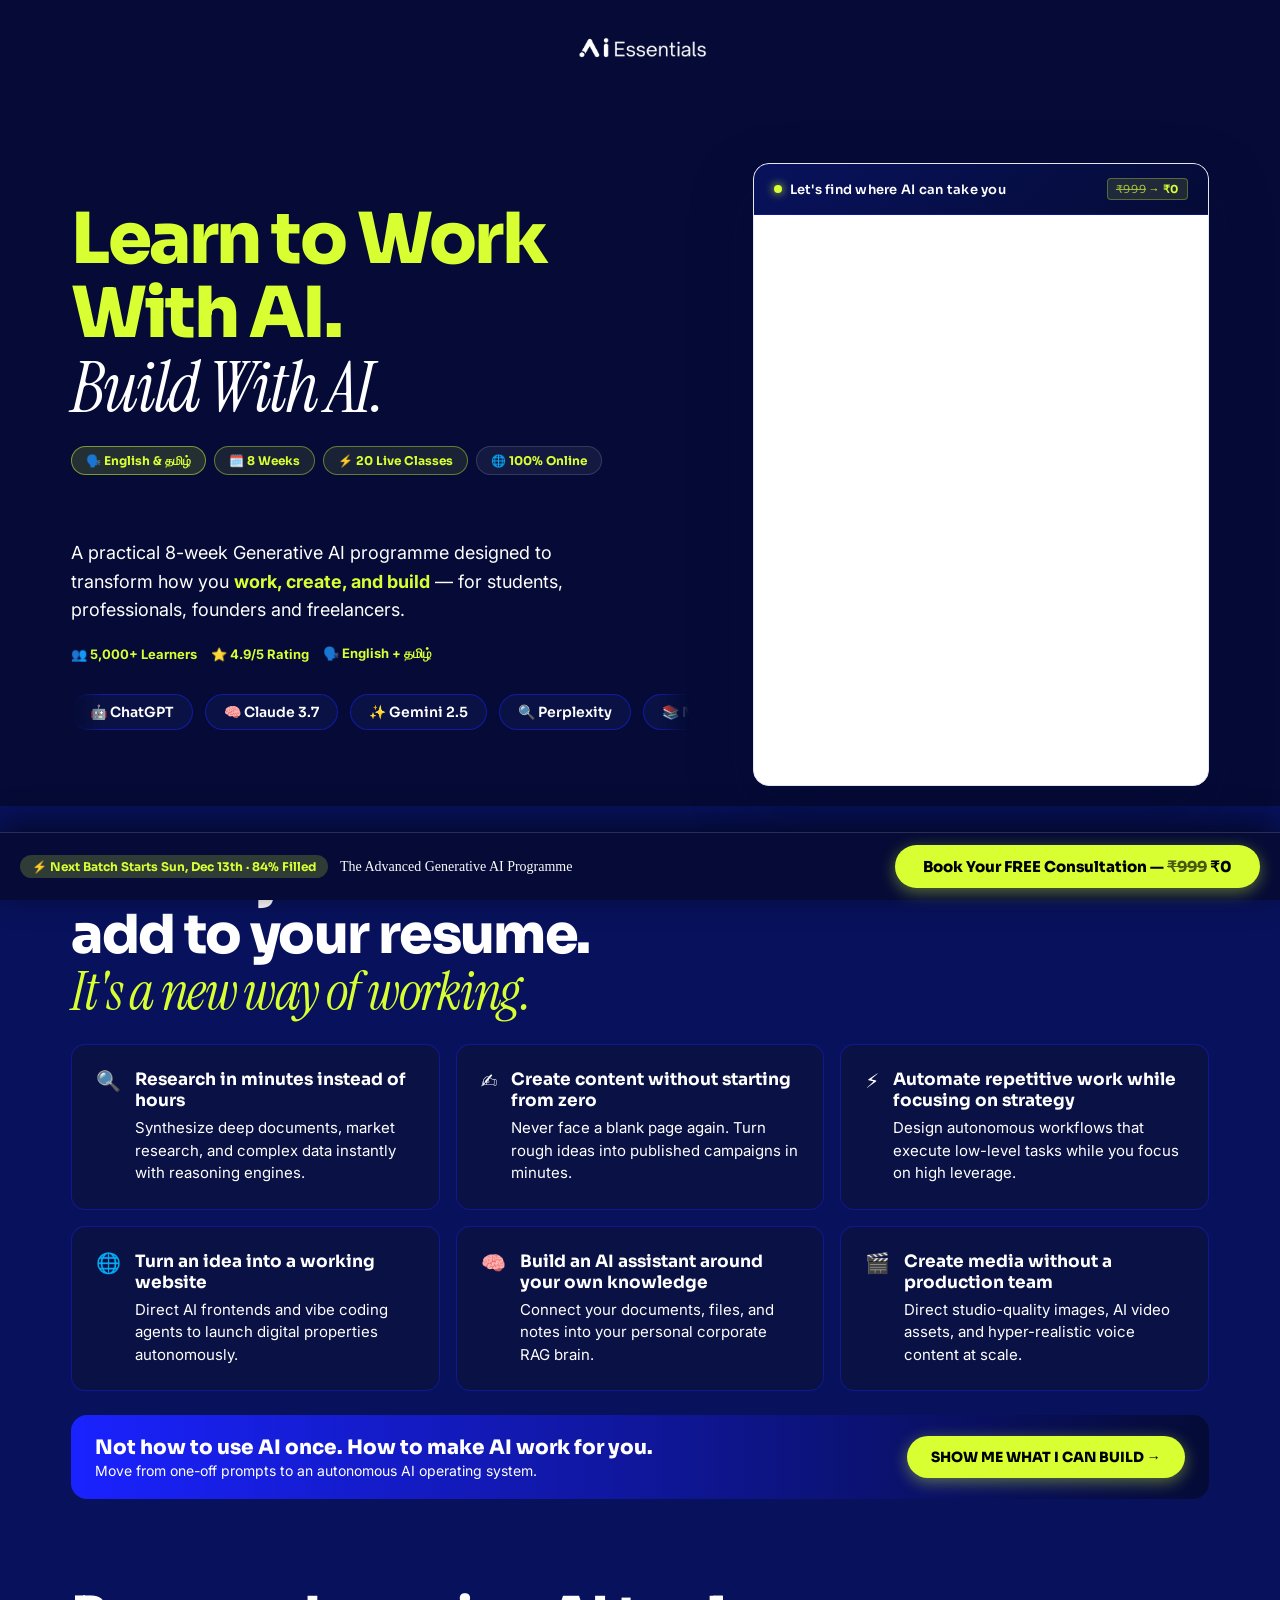
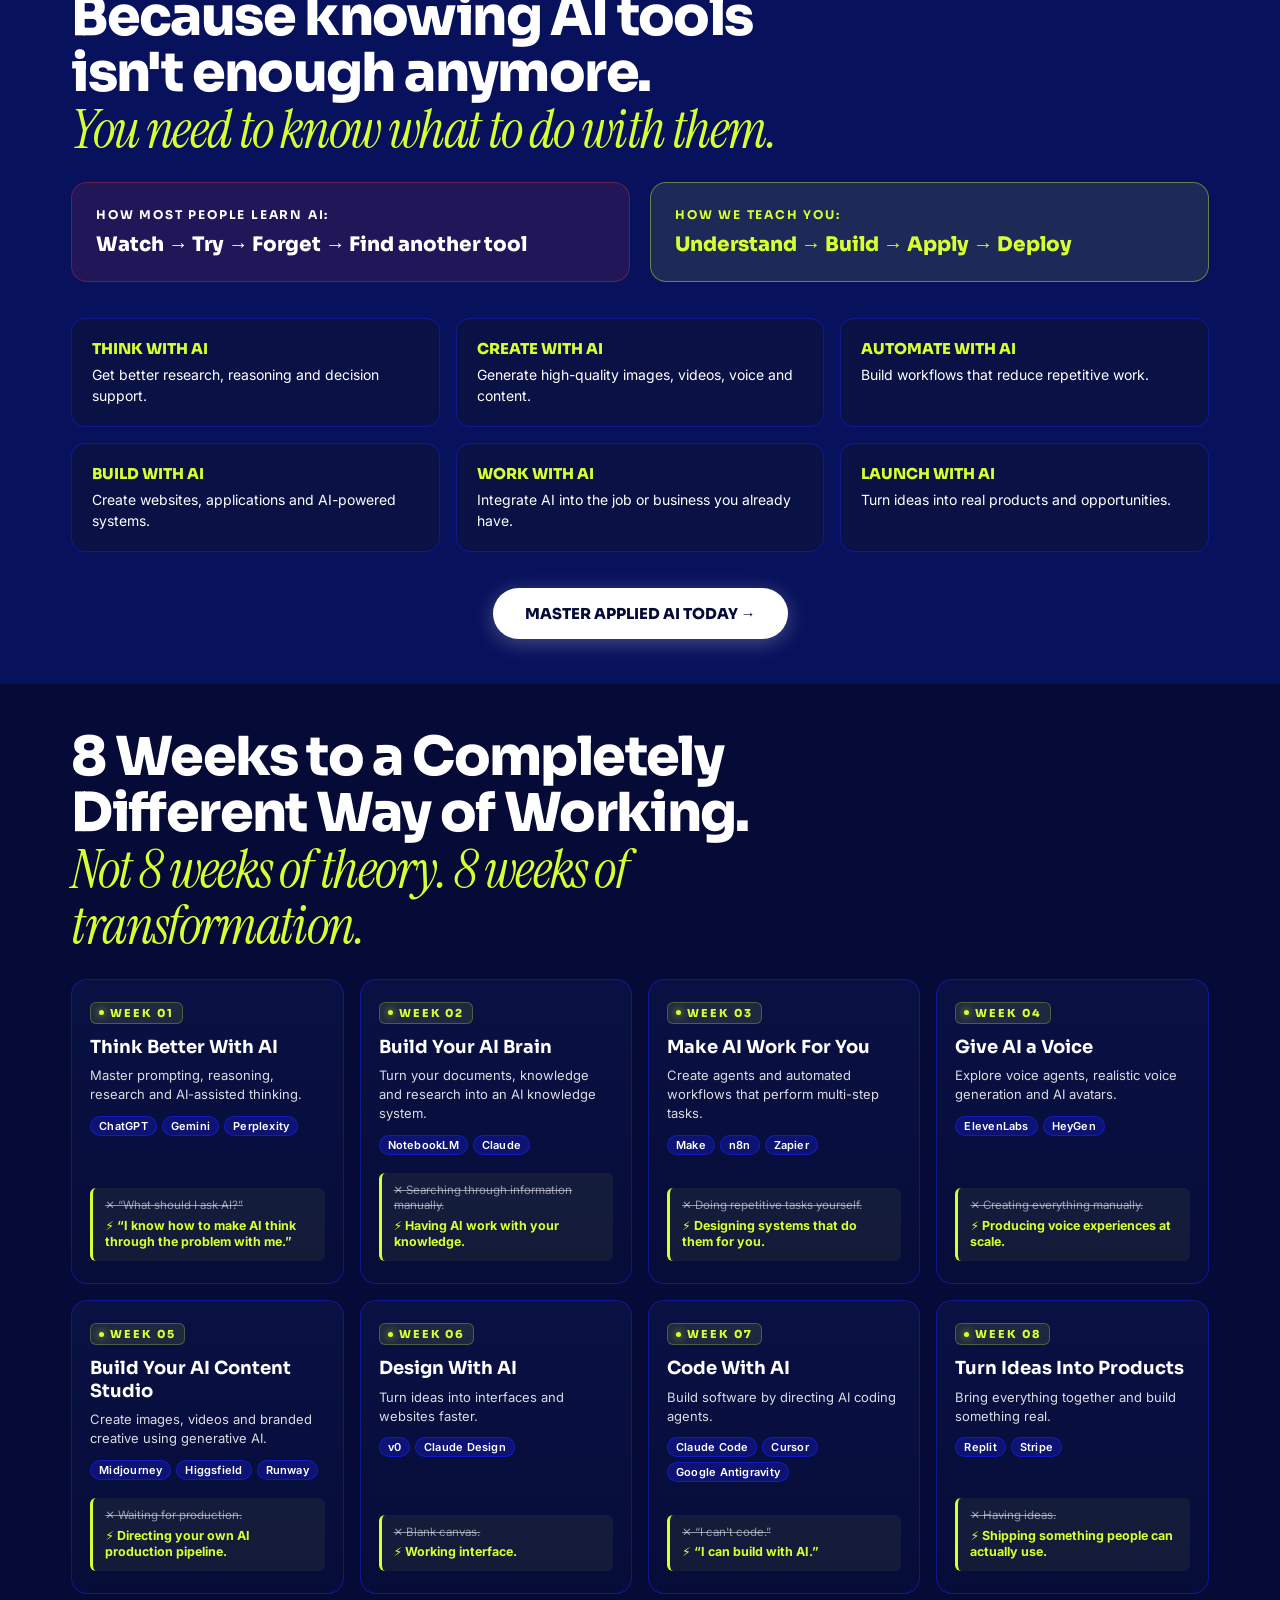
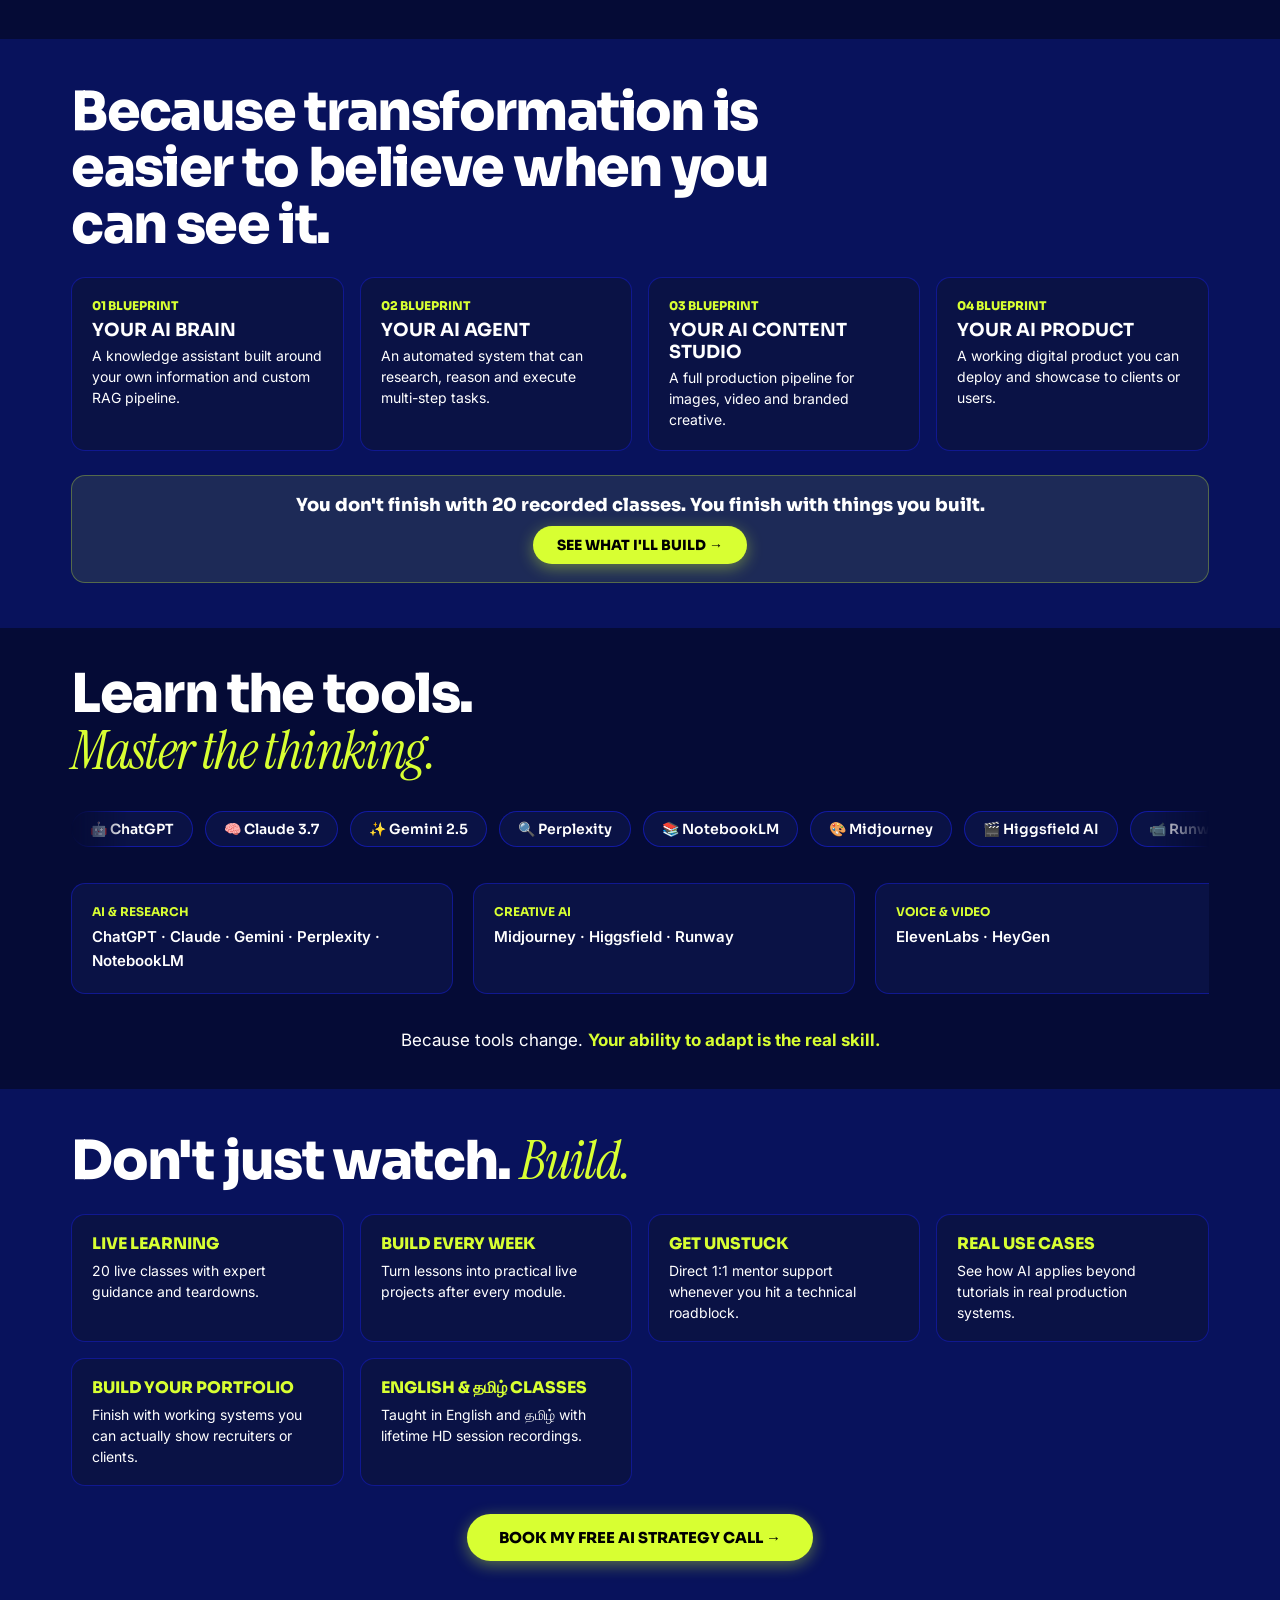
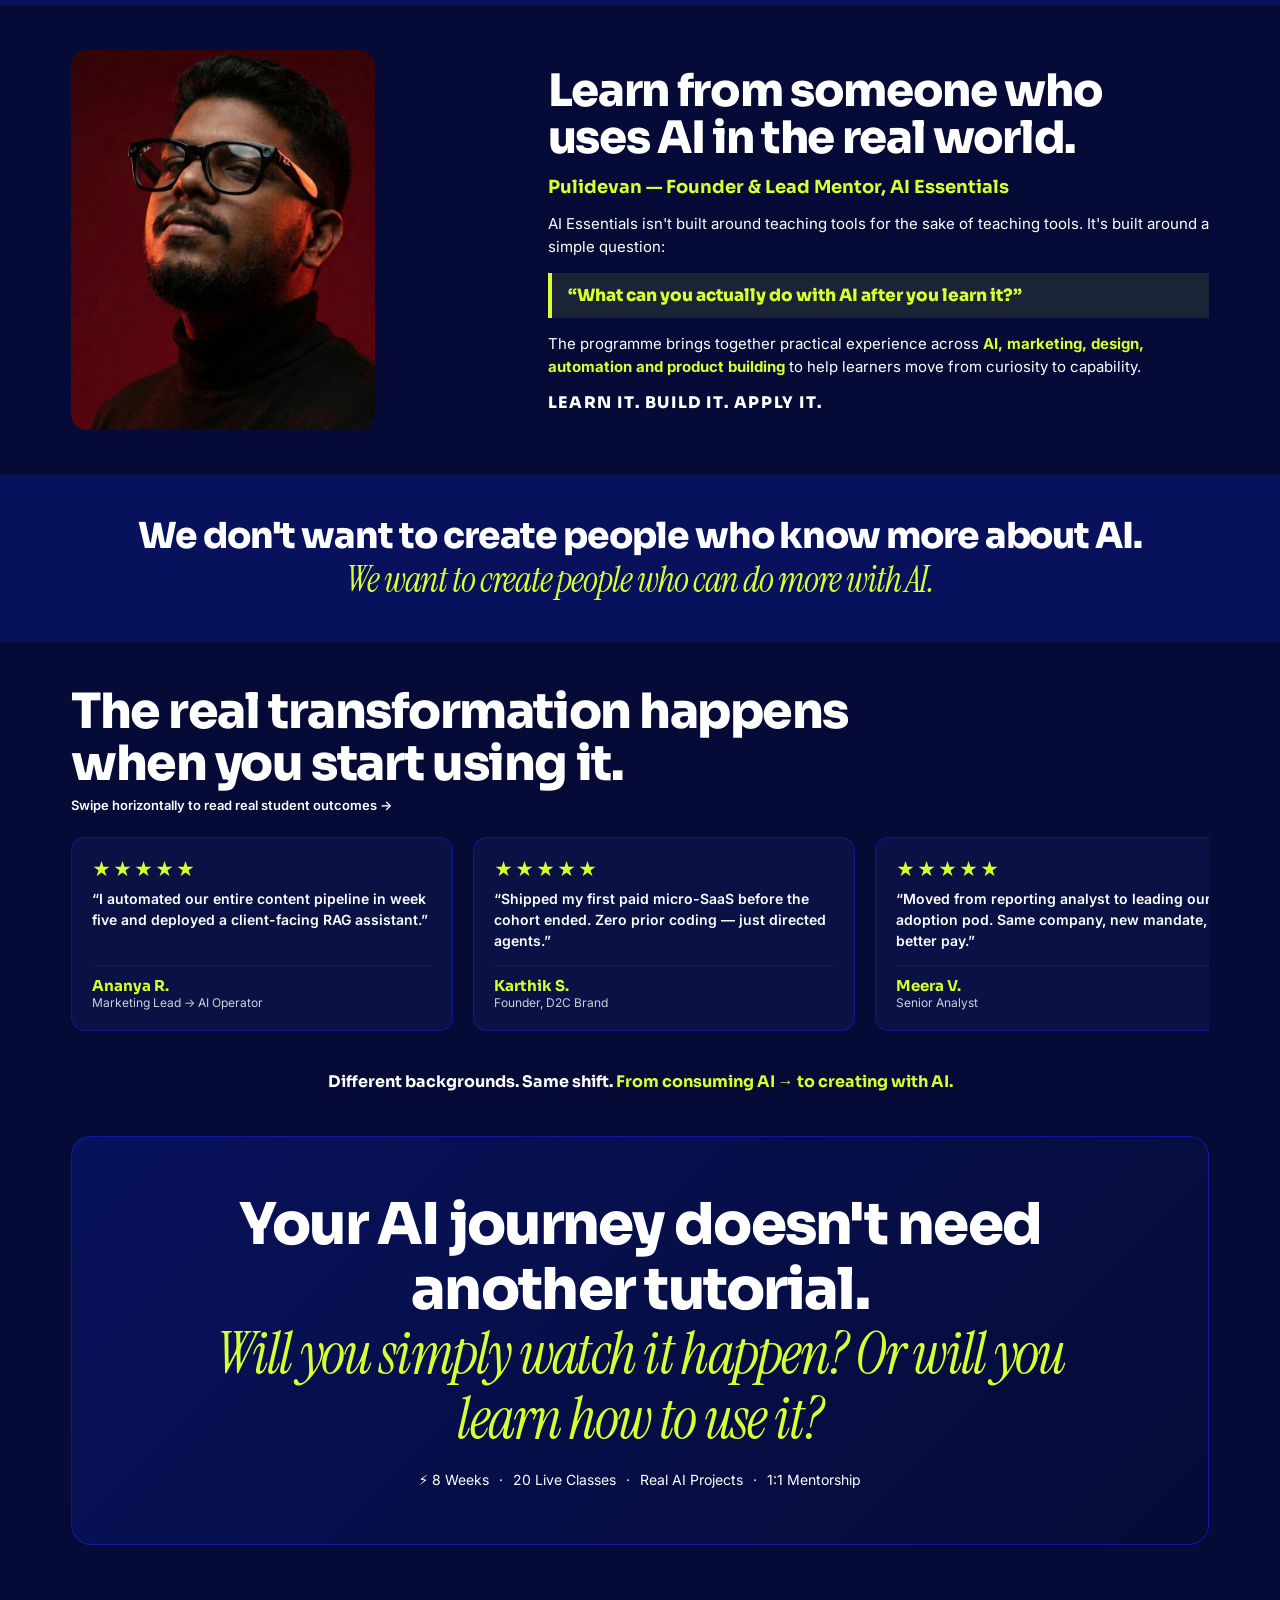
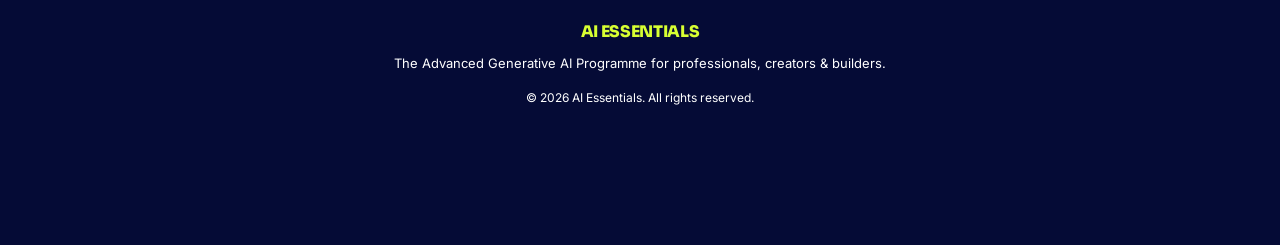
==== commit 45dc707a: "Scale logo 1.5x up to decent, prominent size (65px desktop / 48px mobile)" ====
--- a/deploy_staging/index.html
+++ b/deploy_staging/index.html
@@ -1092,7 +1092,7 @@
           }
         }
 
-        /* Top Minimal Centered Brand Strip (1.5x Balanced Size & Spacing) */
+        /* Top Minimal Centered Brand Strip (Decent & Prominent) */
         .top-brand-strip {
           background: #050B36;
           border: none;
@@ -1107,9 +1107,9 @@
         }
 
         .top-strip-logo {
-          height: 45px;
+          height: 65px;
           width: auto;
-          max-width: 270px;
+          max-width: 390px;
           object-fit: contain;
           object-position: center;
           filter: contrast(1.1) brightness(1.08);
@@ -1120,12 +1120,12 @@
 
         @media (max-width: 640px) {
           .top-brand-strip {
-            padding: 12px 14px 12px 14px !important;
+            padding: 12px 14px 10px 14px !important;
             margin-bottom: 0 !important;
           }
           .top-strip-logo {
-            height: 33px;
-            max-width: 210px;
+            height: 48px;
+            max-width: 290px;
             margin-bottom: 6px !important;
           }
         }
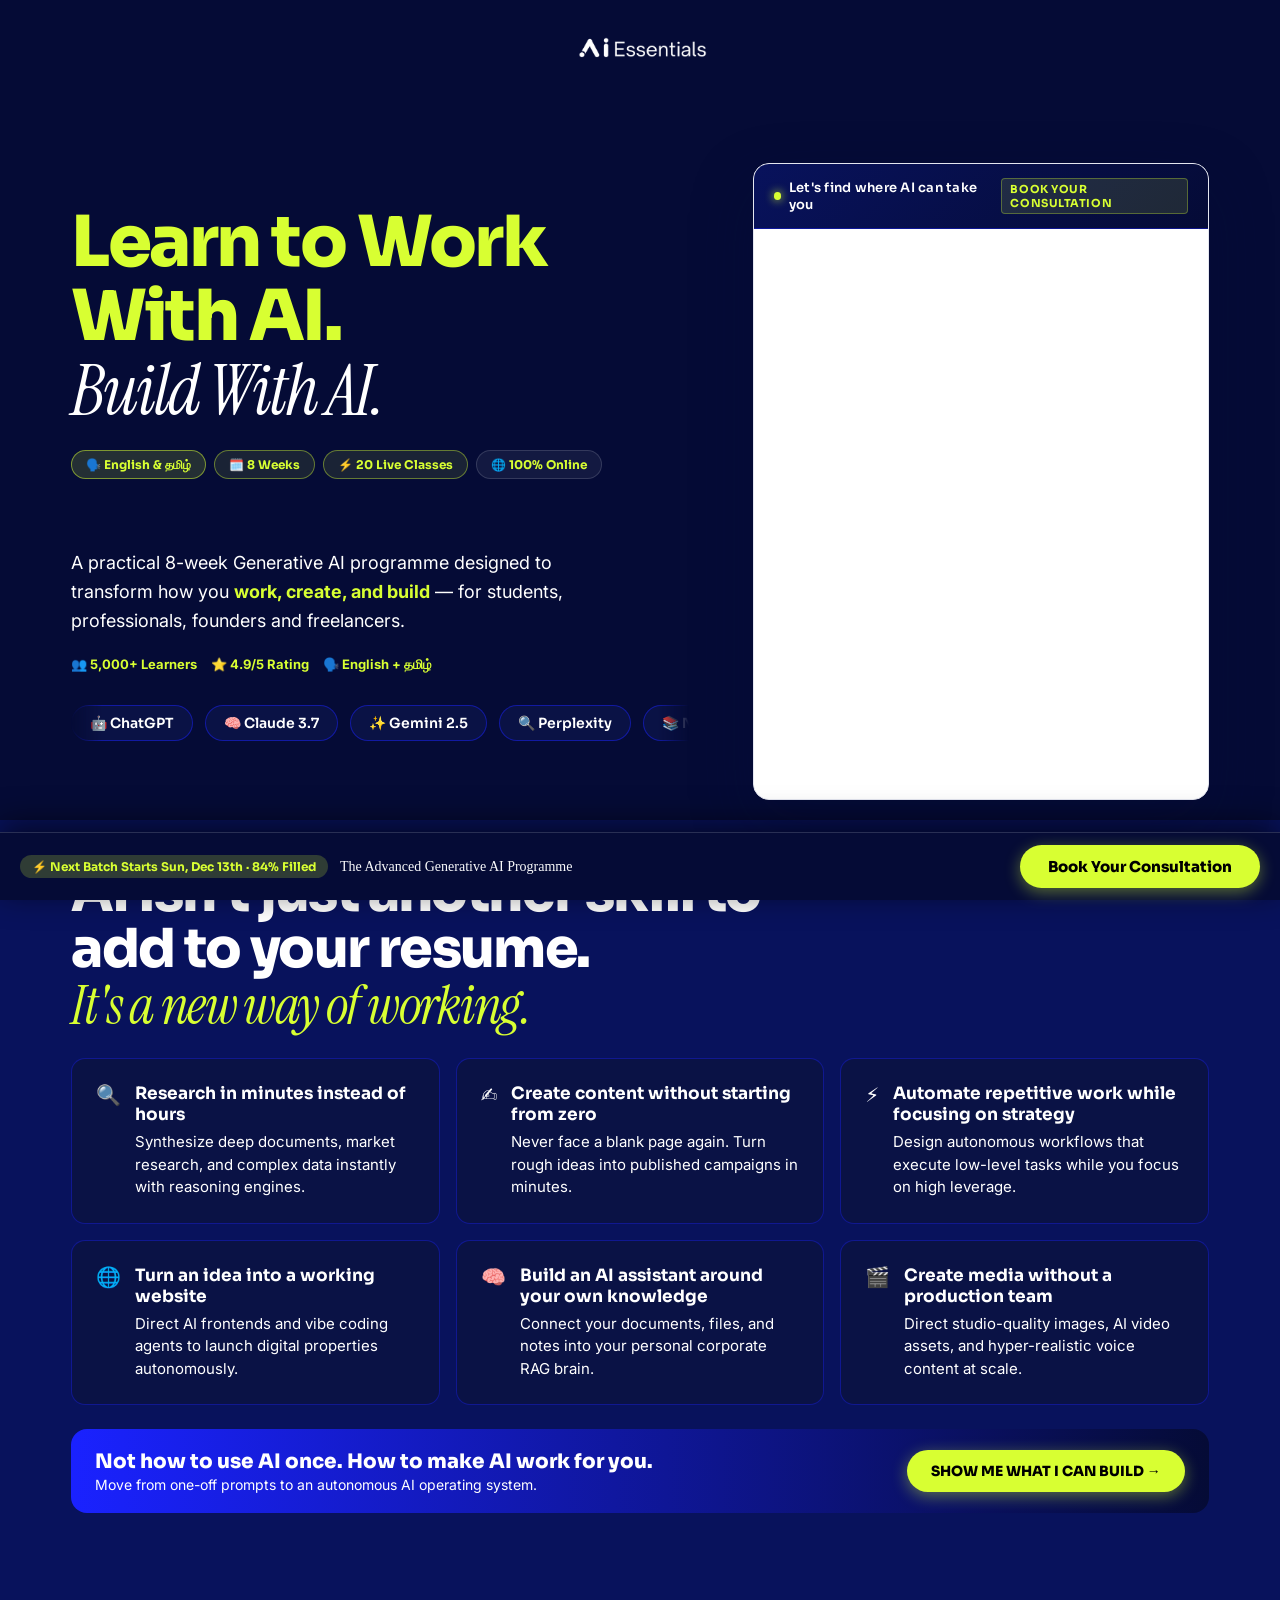
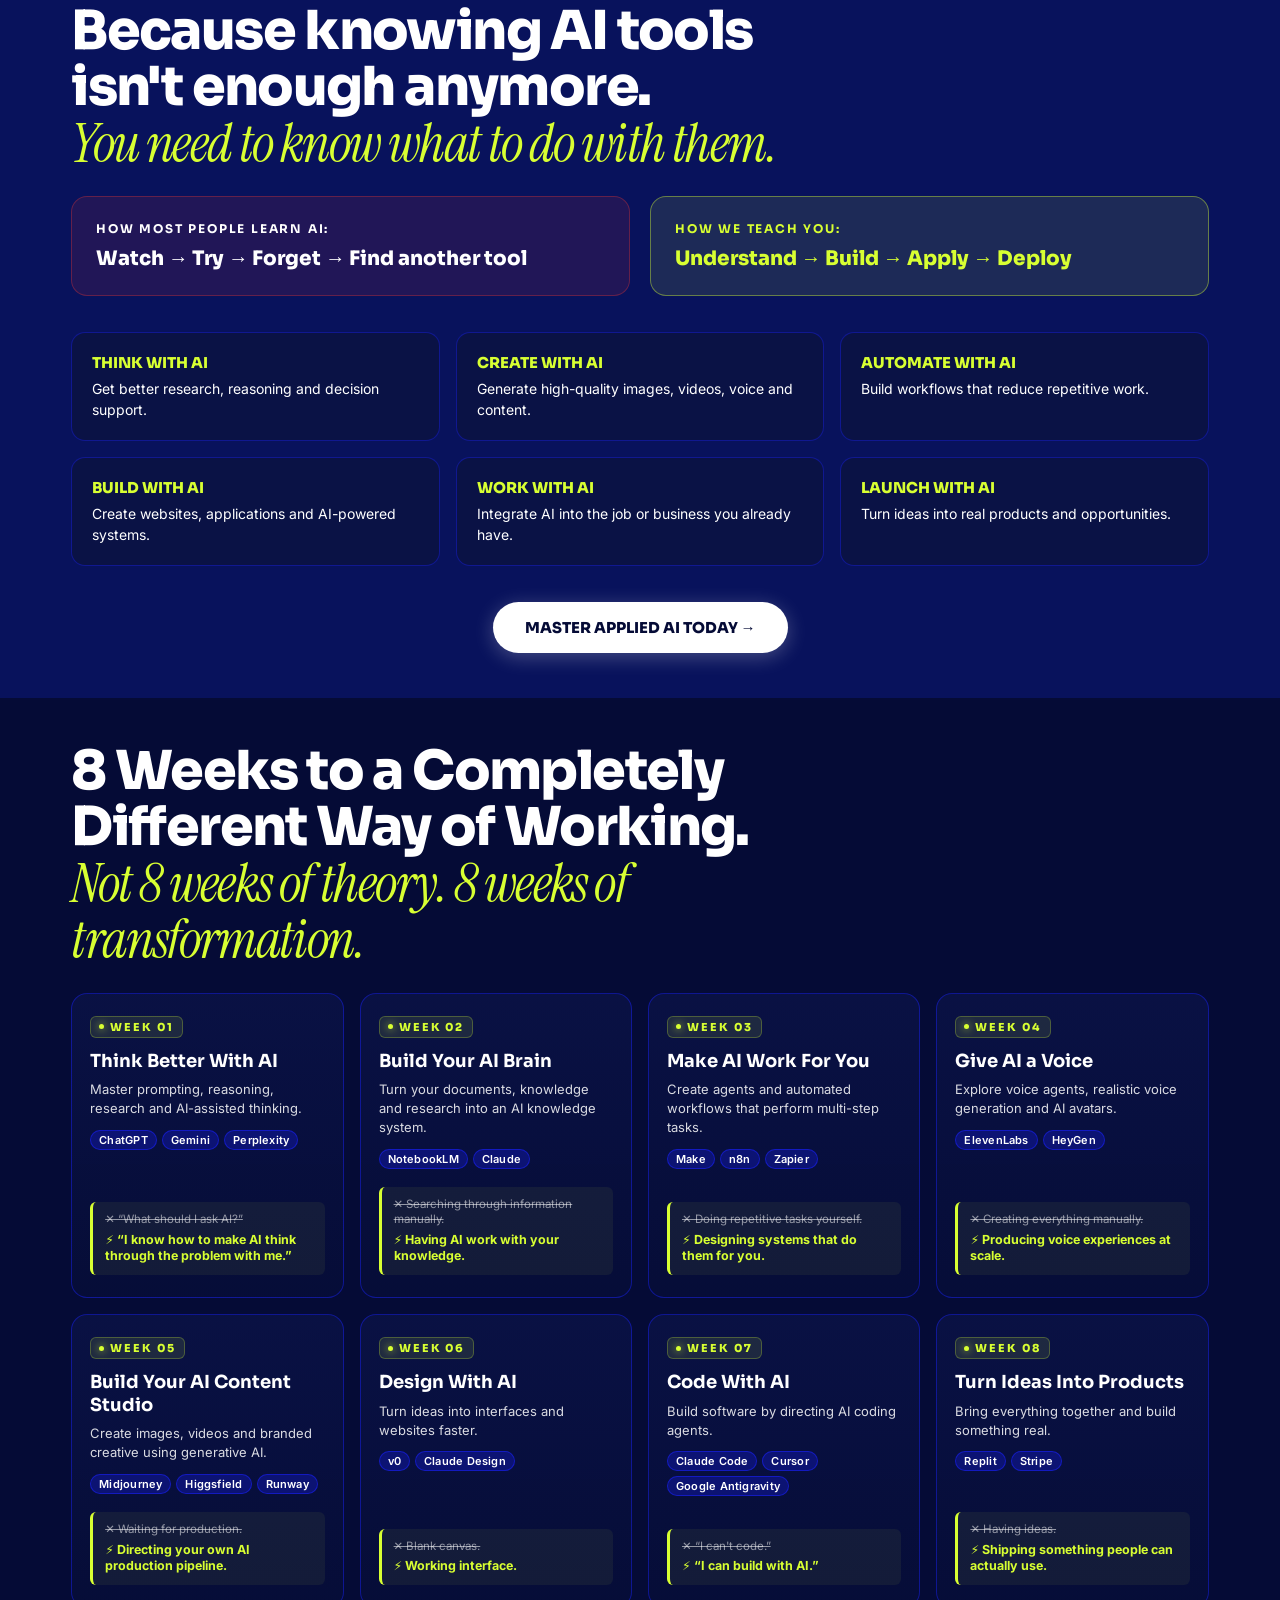
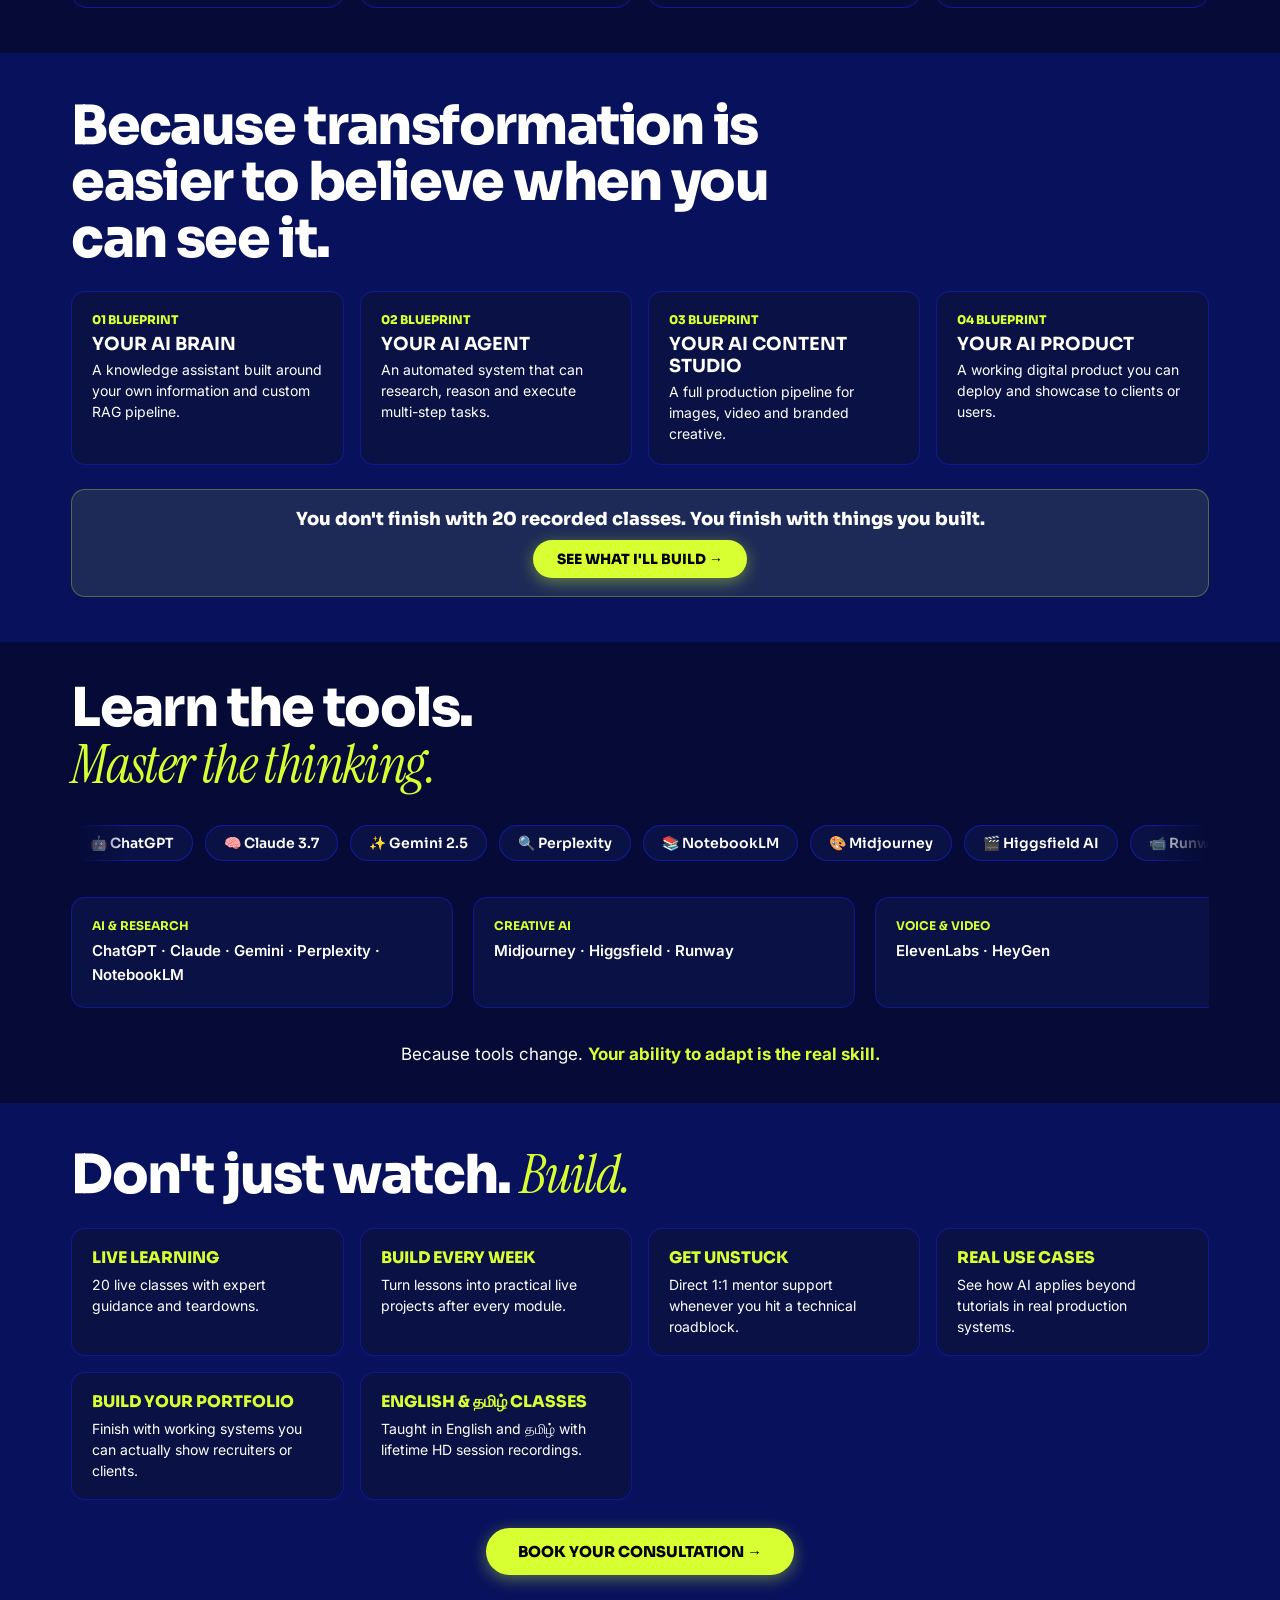
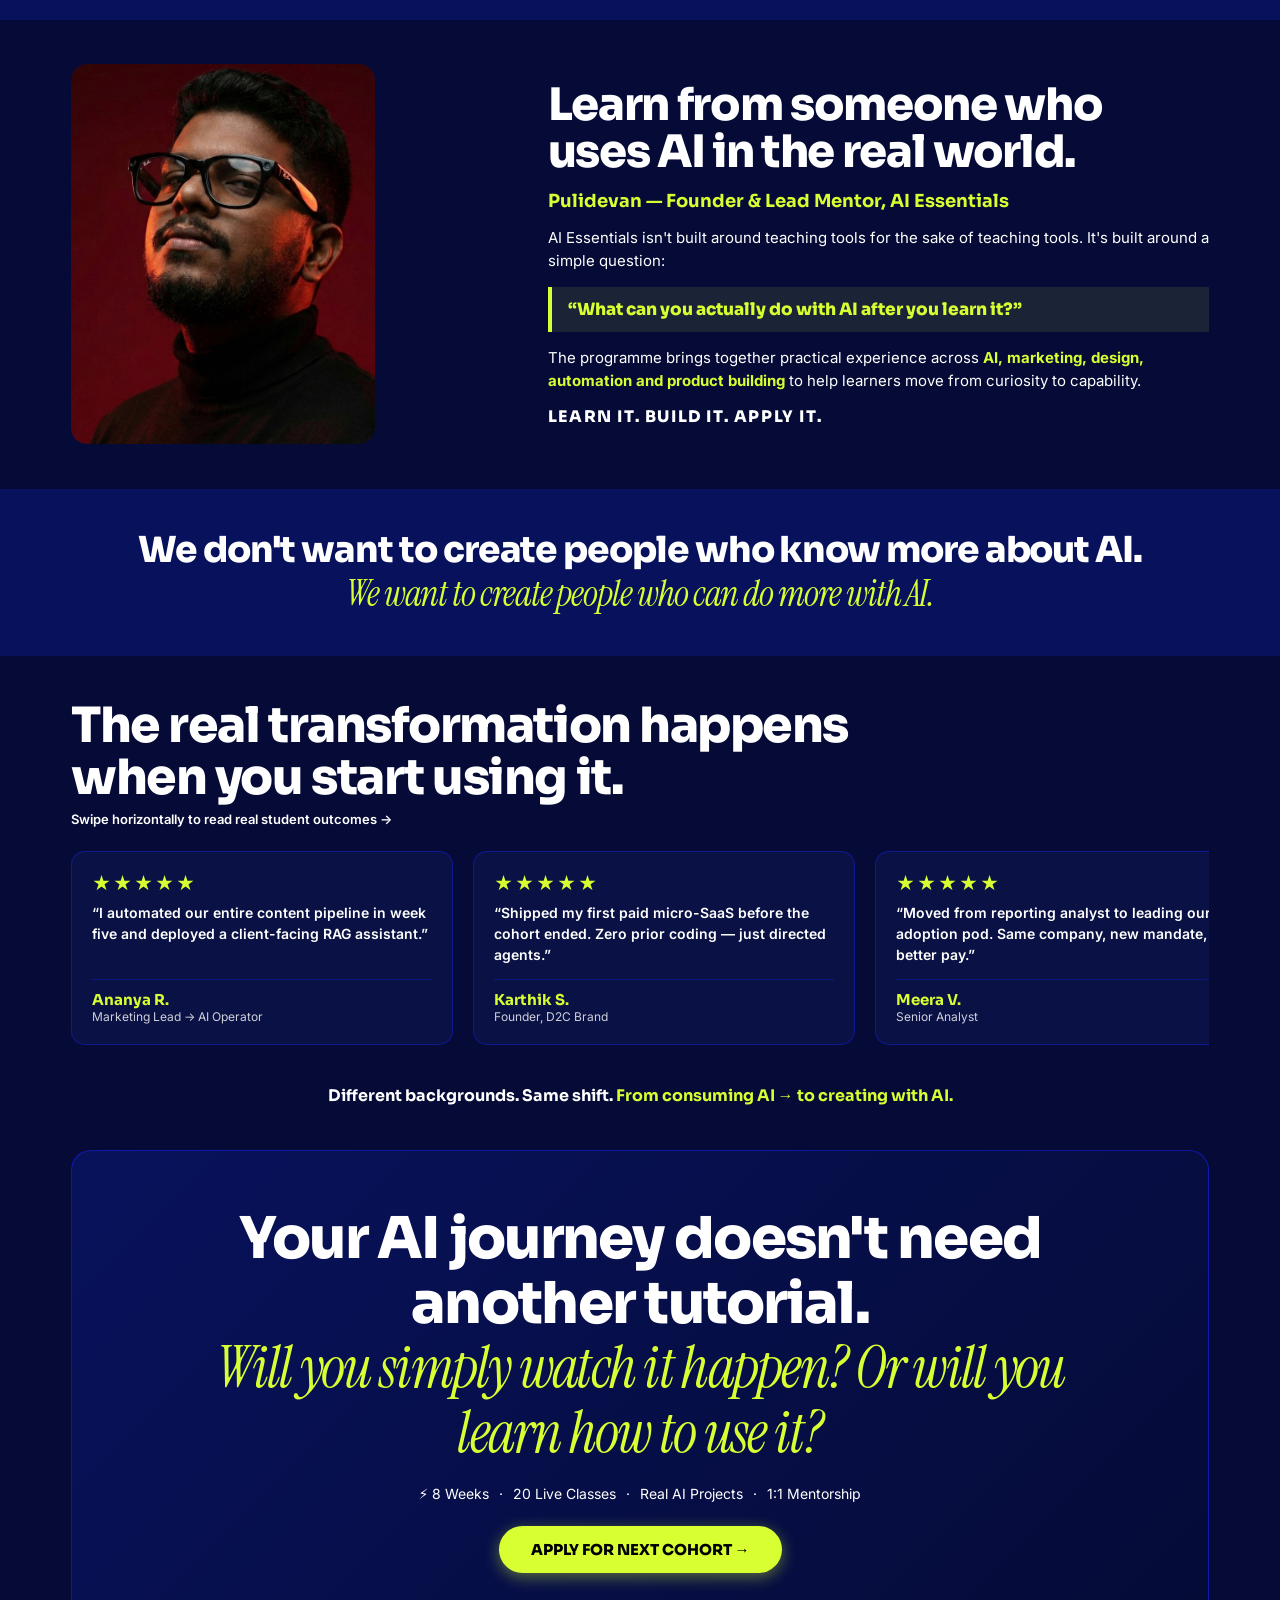
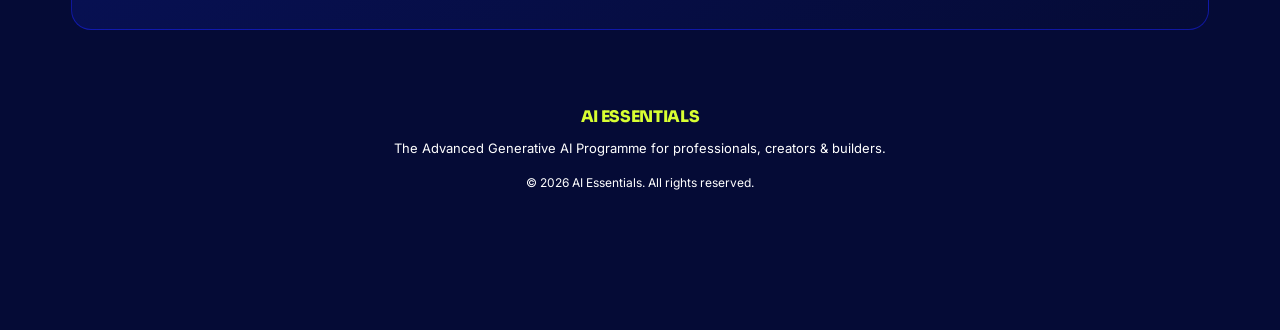
==== commit 63821571: "Update CTA buttons: remove free and strike-down pricing, replace with Book Your Consultation" ====
--- a/deploy_staging/index.html
+++ b/deploy_staging/index.html
@@ -23,11 +23,99 @@
   <link rel="apple-touch-icon" href="assets/favicon.png">
   <link rel="amphtml" href="https://genai.aiessentials.in/amp.html">
   <script>
+    // Global Bulletproof Button Click Tracker & DataLayer Push
+    window.dataLayer = window.dataLayer || [];
+    window.trackButtonClick = function (targetEl) {
+      if (!targetEl) return;
+      var targetBtn = targetEl.closest ? targetEl.closest('a[href="#enroll"], a.btn-lime, a.btn-white, button, .btn-lime, .btn-white, [class*="Button"], [class*="PriceCard"] button') : targetEl;
+      if (!targetBtn || targetBtn._hasTrackedClick) return;
+      targetBtn._hasTrackedClick = true;
+      setTimeout(function () { targetBtn._hasTrackedClick = false; }, 400);
+
+      // Ignore modal close buttons or notification dismiss buttons
+      if (targetBtn.id === 'close-modal-btn' || (targetBtn.closest && targetBtn.closest('#recent-enrollment-ticker')) || targetBtn.innerText.trim() === '✕') return;
+
+      try {
+        var btnText = (targetBtn.innerText || targetBtn.textContent || targetBtn.value || targetBtn.getAttribute('aria-label') || '').replace(/\s+/g, ' ').trim();
+        var sectionEl = targetBtn.closest ? targetBtn.closest('section') : null;
+        var sectionLabel = sectionEl ? (sectionEl.getAttribute('data-screen-label') || sectionEl.id || 'hero') : ((targetBtn.closest && targetBtn.closest('#sticky-bottom-bar')) ? 'sticky_bottom_bar' : ((targetBtn.closest && targetBtn.closest('#lead-modal-drawer')) ? 'lead_modal_drawer' : 'page_cta'));
+
+        // Determine fold location
+        var btnLocation = targetBtn.getAttribute('data-button-location') || '';
+        if (!btnLocation) {
+          if (targetBtn.closest && targetBtn.closest('#sticky-bottom-bar')) {
+            btnLocation = 'sticky_bottom_bar';
+          } else if (targetBtn.closest && targetBtn.closest('#lead-modal-drawer')) {
+            btnLocation = 'modal_drawer';
+          } else if (sectionEl) {
+            var secId = (sectionEl.id || '').toLowerCase();
+            var secLabel = (sectionEl.getAttribute('data-screen-label') || '').toLowerCase();
+            if (secId.includes('transformation') || secLabel.includes('transformation')) {
+              btnLocation = '2nd_fold';
+            } else if (secId.includes('why') || secLabel.includes('why')) {
+              btnLocation = '3rd_fold';
+            } else if (secId.includes('curriculum') || secLabel.includes('curriculum')) {
+              btnLocation = '4th_fold';
+            } else if (secId.includes('batch') || secLabel.includes('batch') || secId.includes('guarantee')) {
+              btnLocation = '5th_fold';
+            } else if (secLabel.includes('closing') || secId.includes('closing')) {
+              btnLocation = '6th_fold';
+            } else {
+              btnLocation = '1st_fold';
+            }
+          } else {
+            btnLocation = '1st_fold';
+          }
+        }
+
+        // Button number and name
+        var btnNumber = targetBtn.getAttribute('data-button-number') || '';
+        var rawName = targetBtn.getAttribute('data-button-name') || targetBtn.getAttribute('name') || targetBtn.id || '';
+        var btnName = rawName ? rawName.toLowerCase().replace(/[^a-z0-9_]/g, '_') : (btnText ? btnText.toLowerCase().replace(/[^a-z0-9]+/g, '_').replace(/^_+|_+$/g, '') : 'cta_button');
+        var btnId = targetBtn.id || '';
+        var btnClass = targetBtn.className || '';
+        var ctaTarget = targetBtn.getAttribute('href') || '#enroll';
+
+        // ONLY SPECIFIC NUMBERED BUTTON EVENT IN TAG MANAGER
+        window.dataLayer.push({
+          event: btnName,
+          button_name: btnName,
+          button_number: btnNumber ? parseInt(btnNumber, 10) : undefined,
+          button_title: btnText,
+          button_location: btnLocation,
+          fold_location: btnLocation,
+          section_name: sectionLabel,
+          button_id: btnId,
+          button_class: btnClass,
+          cta_target: ctaTarget,
+          destination_url: ctaTarget,
+          event_category: 'button_click',
+          event_action: btnName,
+          event_label: btnText
+        });
+
+        // Meta Pixel Custom Event for specific button
+        if (typeof fbq === 'function') {
+          fbq('trackCustom', btnName, {
+            button_name: btnName,
+            button_number: btnNumber ? parseInt(btnNumber, 10) : undefined,
+            button_title: btnText,
+            button_location: btnLocation,
+            fold_location: btnLocation,
+            section: sectionLabel
+          });
+        }
+      } catch (err) {}
+    };
+
     // Immediate Bulletproof Centered Scroll & Highlight Glow Handler
     window.scrollToEnrollForm = function (e) {
       if (e) {
         if (e.preventDefault) e.preventDefault();
-        if (e.stopPropagation) e.stopPropagation();
+        var clickEl = e.currentTarget || e.target;
+        if (clickEl && window.trackButtonClick) {
+          window.trackButtonClick(clickEl);
+        }
       }
       var target = document.getElementById('enroll') || document.querySelector('.hero-form') || document.querySelector('.form-embed-wrapper');
       if (target) {
@@ -1248,8 +1336,7 @@
                   find where AI can take you</span>
               </div>
               <span
-                style="font-family: 'Sora', sans-serif; font-size: 0.6875rem; font-weight: 700; color: #D8FF32; text-transform: uppercase; letter-spacing: 0.05em; background: rgba(216,255,50,0.12); padding: 3px 8px; border-radius: 4px; border: 1px solid rgba(216,255,50,0.3);"><s
-                  style="opacity:0.7;font-weight:400;">₹999</s> → ₹0</span>
+                style="font-family: 'Sora', sans-serif; font-size: 0.6875rem; font-weight: 700; color: #D8FF32; text-transform: uppercase; letter-spacing: 0.05em; background: rgba(216,255,50,0.12); padding: 3px 8px; border-radius: 4px; border: 1px solid rgba(216,255,50,0.3);">Book Your Consultation</span>
             </div>
             <!-- AI Inference Form Loader Skeleton Overlay -->
             <div class="form-ai-loader">
@@ -1394,7 +1481,7 @@
               <div style="font-size: 0.875rem; color: rgba(255,255,255,0.85); margin-top: 2px;">Move from one-off
                 prompts to an autonomous AI operating system.</div>
             </div>
-            <button onclick="window.scrollToEnrollForm(event)" class="btn-lime"
+            <button id="btn_01_show_me_what_i_can_build" data-button-name="btn_01_show_me_what_i_can_build" data-button-number="1" data-button-location="2nd_fold" onclick="window.scrollToEnrollForm(event)" class="btn-lime"
               style="background: #D8FF32; color: #000000 !important; border: none; border-radius: 99px; padding: 12px 24px; font-family: 'Sora', sans-serif; font-weight: 800; font-size: 0.875rem; cursor: pointer; white-space: nowrap;">
               SHOW ME WHAT I CAN BUILD →
             </button>
@@ -1489,7 +1576,7 @@
           </div>
 
           <div style="text-align: center; margin-top: 12px;">
-            <button onclick="window.scrollToEnrollForm(event)" class="btn-white"
+            <button id="btn_02_master_applied_ai_today" data-button-name="btn_02_master_applied_ai_today" data-button-number="2" data-button-location="3rd_fold" onclick="window.scrollToEnrollForm(event)" class="btn-white"
               style="background: #FFFFFF !important; color: #050B36 !important; -webkit-text-fill-color: #050B36 !important; border: none; border-radius: 99px; padding: 16px 32px; font-family: 'Sora', sans-serif; font-weight: 800; font-size: 0.9375rem; cursor: pointer; box-shadow: 0 4px 20px rgba(255, 255, 255, 0.25);">
               MASTER APPLIED AI TODAY →
             </button>
@@ -1729,7 +1816,7 @@
             style="background: rgba(216,255,50,0.1); border: 1px solid rgba(216,255,50,0.3); border-radius: 14px; padding: 18px 24px; text-align: center;">
             <div style="font-family: 'Sora', sans-serif; font-weight: 800; font-size: 1.125rem; color: #FFFFFF;">You
               don't finish with 20 recorded classes. You finish with things you built.</div>
-            <button onclick="window.scrollToEnrollForm(event)" class="btn-lime"
+            <button id="btn_03_see_what_ill_build" data-button-name="btn_03_see_what_ill_build" data-button-number="3" data-button-location="4th_fold" onclick="window.scrollToEnrollForm(event)" class="btn-lime"
               style="margin-top: 10px; background: #D8FF32; color: #000000 !important; border: none; border-radius: 99px; padding: 10px 24px; font-family: 'Sora', sans-serif; font-weight: 800; font-size: 0.875rem; cursor: pointer;">SEE
               WHAT I'LL BUILD →</button>
           </div>
@@ -1906,9 +1993,9 @@
           </div>
 
           <div style="text-align: center; margin-top: 4px;">
-            <button onclick="window.scrollToEnrollForm(event)" class="btn-lime"
+            <button id="btn_04_book_my_free_ai_strategy_call" data-button-name="btn_04_book_my_free_ai_strategy_call" data-button-number="4" data-button-location="5th_fold" onclick="window.scrollToEnrollForm(event)" class="btn-lime"
               style="background: #D8FF32; color: #000000 !important; border: none; border-radius: 99px; padding: 14px 32px; font-family: 'Sora', sans-serif; font-weight: 800; font-size: 0.9375rem; cursor: pointer;">
-              BOOK MY FREE AI STRATEGY CALL →
+              BOOK YOUR CONSULTATION →
             </button>
           </div>
         </div>
@@ -2073,6 +2160,10 @@
           <div style="display: flex; align-items: center; justify-content: center; gap: 10px; flex-wrap: wrap; margin-top: 4px; font-size: 0.875rem; color: rgba(255,255,255,0.75);">
             <span>⚡ 8 Weeks</span> · <span>20 Live Classes</span> · <span>Real AI Projects</span> · <span>1:1 Mentorship</span>
           </div>
+          <button id="btn_05_apply_now_closing" data-button-name="btn_05_apply_now_closing" data-button-number="5" data-button-location="6th_fold" onclick="window.scrollToEnrollForm(event)" class="btn-lime"
+            style="margin-top: 8px; background: #D8FF32; color: #000000 !important; border: none; border-radius: 99px; padding: 14px 32px; font-family: 'Sora', sans-serif; font-weight: 800; font-size: 0.9375rem; cursor: pointer;">
+            APPLY FOR NEXT COHORT →
+          </button>
         </div>
       </section>
 
@@ -2196,42 +2287,6 @@
     document.addEventListener('DOMContentLoaded', handleStickyBarScroll);
     handleStickyBarScroll();
 
-    // Universal seamless CTA click handler — ALL buttons go directly to hero form embed (#enroll)
-    window.scrollToEnrollForm = function (e) {
-      if (e) {
-        if (e.preventDefault) e.preventDefault();
-        if (e.stopPropagation) e.stopPropagation();
-      }
-      const enrollEl = document.getElementById('enroll') || document.querySelector('.hero-form') || document.querySelector('.form-embed-wrapper');
-      if (enrollEl) {
-        const scrollY = window.pageYOffset || document.documentElement.scrollTop || document.body.scrollTop || 0;
-        const targetHeight = enrollEl.offsetHeight || 550;
-        const vh = window.innerHeight || document.documentElement.clientHeight;
-        const centerOffset = Math.max(16, (vh - targetHeight) / 2);
-        const targetTop = enrollEl.getBoundingClientRect().top + scrollY - centerOffset;
-
-        window.scrollTo({
-          top: Math.max(0, targetTop),
-          behavior: 'smooth'
-        });
-
-        try {
-          enrollEl.scrollIntoView({ behavior: 'smooth', block: 'center' });
-        } catch (err) {}
-
-        // Trigger luminous highlight glow
-        enrollEl.classList.remove('form-highlight-glow');
-        void enrollEl.offsetWidth;
-        enrollEl.classList.add('form-highlight-glow');
-        setTimeout(() => {
-          enrollEl.classList.remove('form-highlight-glow');
-        }, 2600);
-      } else {
-        window.location.hash = '#enroll';
-      }
-      return false;
-    };
-
     // Enterprise GTM & Analytics Event Infrastructure
     window.dataLayer = window.dataLayer || [];
 
@@ -2256,42 +2311,14 @@
       } catch (err) { }
     })();
 
-    // 2. Universal seamless CTA click handler — pushes 'cta_click' to GTM dataLayer & scrolls to form
-    document.addEventListener('click', (e) => {
-      const targetBtn = e.target.closest('a[href="#enroll"], button, .btn-lime, .btn-white, [class*="Button"], [class*="PriceCard"] button');
-      if (!targetBtn) return;
-
-      // Ignore close buttons or notification dismiss buttons
-      if (targetBtn.id === 'close-modal-btn' || targetBtn.closest('#recent-enrollment-ticker') || targetBtn.innerText.trim() === '✕') return;
-
-      try {
-        const btnText = (targetBtn.innerText || targetBtn.textContent || '').replace(/\s+/g, ' ').trim();
-        const sectionEl = targetBtn.closest('section');
-        const sectionLabel = sectionEl ? (sectionEl.getAttribute('data-screen-label') || sectionEl.id || 'hero') : (targetBtn.closest('#sticky-bottom-bar') ? 'sticky_bottom_bar' : 'page_cta');
-
-        // GTM dataLayer push for CTA Click
-        window.dataLayer.push({
-          event: 'cta_click',
-          event_category: 'engagement',
-          event_action: 'cta_button_click',
-          event_label: btnText,
-          cta_text: btnText,
-          cta_location: sectionLabel,
-          cta_target: '#enroll',
-          destination_url: '#enroll'
-        });
-
-        // Meta Pixel Custom Event
-        if (typeof fbq === 'function') {
-          fbq('trackCustom', 'CTAClick', {
-            cta_text: btnText,
-            section: sectionLabel
-          });
-        }
-      } catch (err) {}
-
-      window.scrollToEnrollForm(e);
-    });
+    // 2. Global capture-phase click listener to guarantee tracking on any button click
+    document.addEventListener('click', function (e) {
+      if (!e.target || !e.target.closest) return;
+      var targetBtn = e.target.closest('a[href="#enroll"], a.btn-lime, a.btn-white, button, .btn-lime, .btn-white, [class*="Button"], [class*="PriceCard"] button');
+      if (targetBtn && window.trackButtonClick) {
+        window.trackButtonClick(targetBtn);
+      }
+    }, true);
 
     // 3. Scroll Depth Tracking for Paid Traffic Quality Measurement (25%, 50%, 75%, 90%)
     (function () {
@@ -2322,9 +2349,9 @@
       let hasFiredFormStart = false;
 
       // Track user interaction with the form container
-      ['click', 'touchstart', 'keydown'].forEach(evt => {
+      ['click', 'touchstart', 'keydown', 'input', 'focusin'].forEach(evt => {
         document.addEventListener(evt, (e) => {
-          if (e.target.closest && e.target.closest('#enroll, #lead-modal-drawer, .form-embed-wrapper, iframe')) {
+          if (e.target && e.target.closest && e.target.closest('#enroll, #lead-modal-drawer, .form-embed-wrapper, iframe')) {
             userHasInteracted = true;
             if (!hasFiredFormStart) {
               hasFiredFormStart = true;
@@ -2394,27 +2421,44 @@
         if (!e.data) return;
 
         let str = '';
-        if (typeof e.data === 'string') {
+        let isGhlSubmit = false;
+
+        if (typeof e.data === 'object') {
+          try {
+            // Check structured postMessage from LeadConnector / GoHighLevel
+            if (
+              e.data.type === 'form-submitted' ||
+              e.data.type === 'form_submitted' ||
+              e.data.action === 'form-submitted' ||
+              e.data.action === 'submission_success' ||
+              e.data.event === 'form_submission' ||
+              e.data.name === 'form-submitted' ||
+              (e.data.formId === 'C3QNWOEvU9lO9L2o63iY' && e.data.status === 'success')
+            ) {
+              isGhlSubmit = true;
+            }
+            str = JSON.stringify(e.data);
+          } catch (err) { str = ''; }
+        } else if (typeof e.data === 'string') {
           str = e.data;
-        } else if (typeof e.data === 'object') {
-          try { str = JSON.stringify(e.data); } catch (err) { str = ''; }
         }
 
         const lower = str.toLowerCase();
 
-        // Check for submission keywords in message payload
+        // Check for specific verified submission keywords (strictly avoid generic substrings like 'complete')
         const isKeywordMatch =
+          isGhlSubmit ||
           lower.includes('form_submitted') ||
           lower.includes('form-submitted') ||
           lower.includes('ghl_form_submitted') ||
-          lower.includes('submission_success') ||
-          lower.includes('appreciate your feedback') ||
-          lower.includes('thank you for taking') ||
-          lower.includes('complete') ||
-          lower.includes('thankyou') ||
-          lower.includes('thank_you');
-
-        // Check for iFrameSizer height collapse
+          lower.includes('leadconnector_form_submitted') ||
+          (userHasInteracted && (
+            lower.includes('submission_success') ||
+            lower.includes('thank you for taking') ||
+            lower.includes('appreciate your feedback')
+          ));
+
+        // Check for iFrameSizer height collapse only after genuine interaction
         let isHeightCollapse = false;
         if (typeof e.data === 'string' && e.data.startsWith('[iFrameSizer]')) {
           const parts = e.data.split(':');
@@ -2426,6 +2470,7 @@
           }
         }
 
+        // Only fire if it is a genuine submission and not a random initialization message
         if (isKeywordMatch || isHeightCollapse) {
           handleFormSubmission();
         }
@@ -2576,10 +2621,10 @@
         </div>
       </div>
       <div style="display: flex; gap: 10px; align-items: center; width: auto;" class="sticky-actions">
-        <button onclick="window.scrollToEnrollForm(event)"
+        <button id="btn_06_sticky_consultation" data-button-name="btn_06_sticky_consultation" data-button-number="6" data-button-location="sticky_bottom_bar" onclick="window.scrollToEnrollForm(event)"
           style="background: #D8FF32; color: #000000 !important; -webkit-text-fill-color: #000000 !important; border: none; border-radius: 99px; padding: 12px 28px; font-family: 'Sora', sans-serif; font-weight: 700; font-size: 0.9375rem; cursor: pointer; white-space: nowrap; box-shadow: 0 4px 16px rgba(216, 255, 50, 0.4);"
           class="sticky-btn-pri btn-lime">
-          Book Your FREE Consultation — <s style="opacity: 0.65; font-weight: 400; text-decoration: line-through;">₹999</s> ₹0
+          Book Your Consultation
         </button>
       </div>
     </div>
@@ -2664,7 +2709,7 @@
             Essentials</span>
           <h3
             style="margin: 2px 0 0 0; font-family: 'Sora', sans-serif; font-size: 1.25rem; font-weight: 700; color: #060814;">
-            Book Consultation</h3>
+            Book Your Consultation</h3>
         </div>
         <button id="close-modal-btn" type="button" aria-label="Close modal" onclick="closeLeadModal()"
           style="background: #F0F2F8; border: none; width: 36px; height: 36px; border-radius: 50%; cursor: pointer; font-size: 1.25rem; display: flex; align-items: center; justify-content: center; color: #4A4F6A; outline: none; z-index: 99;">✕</button>
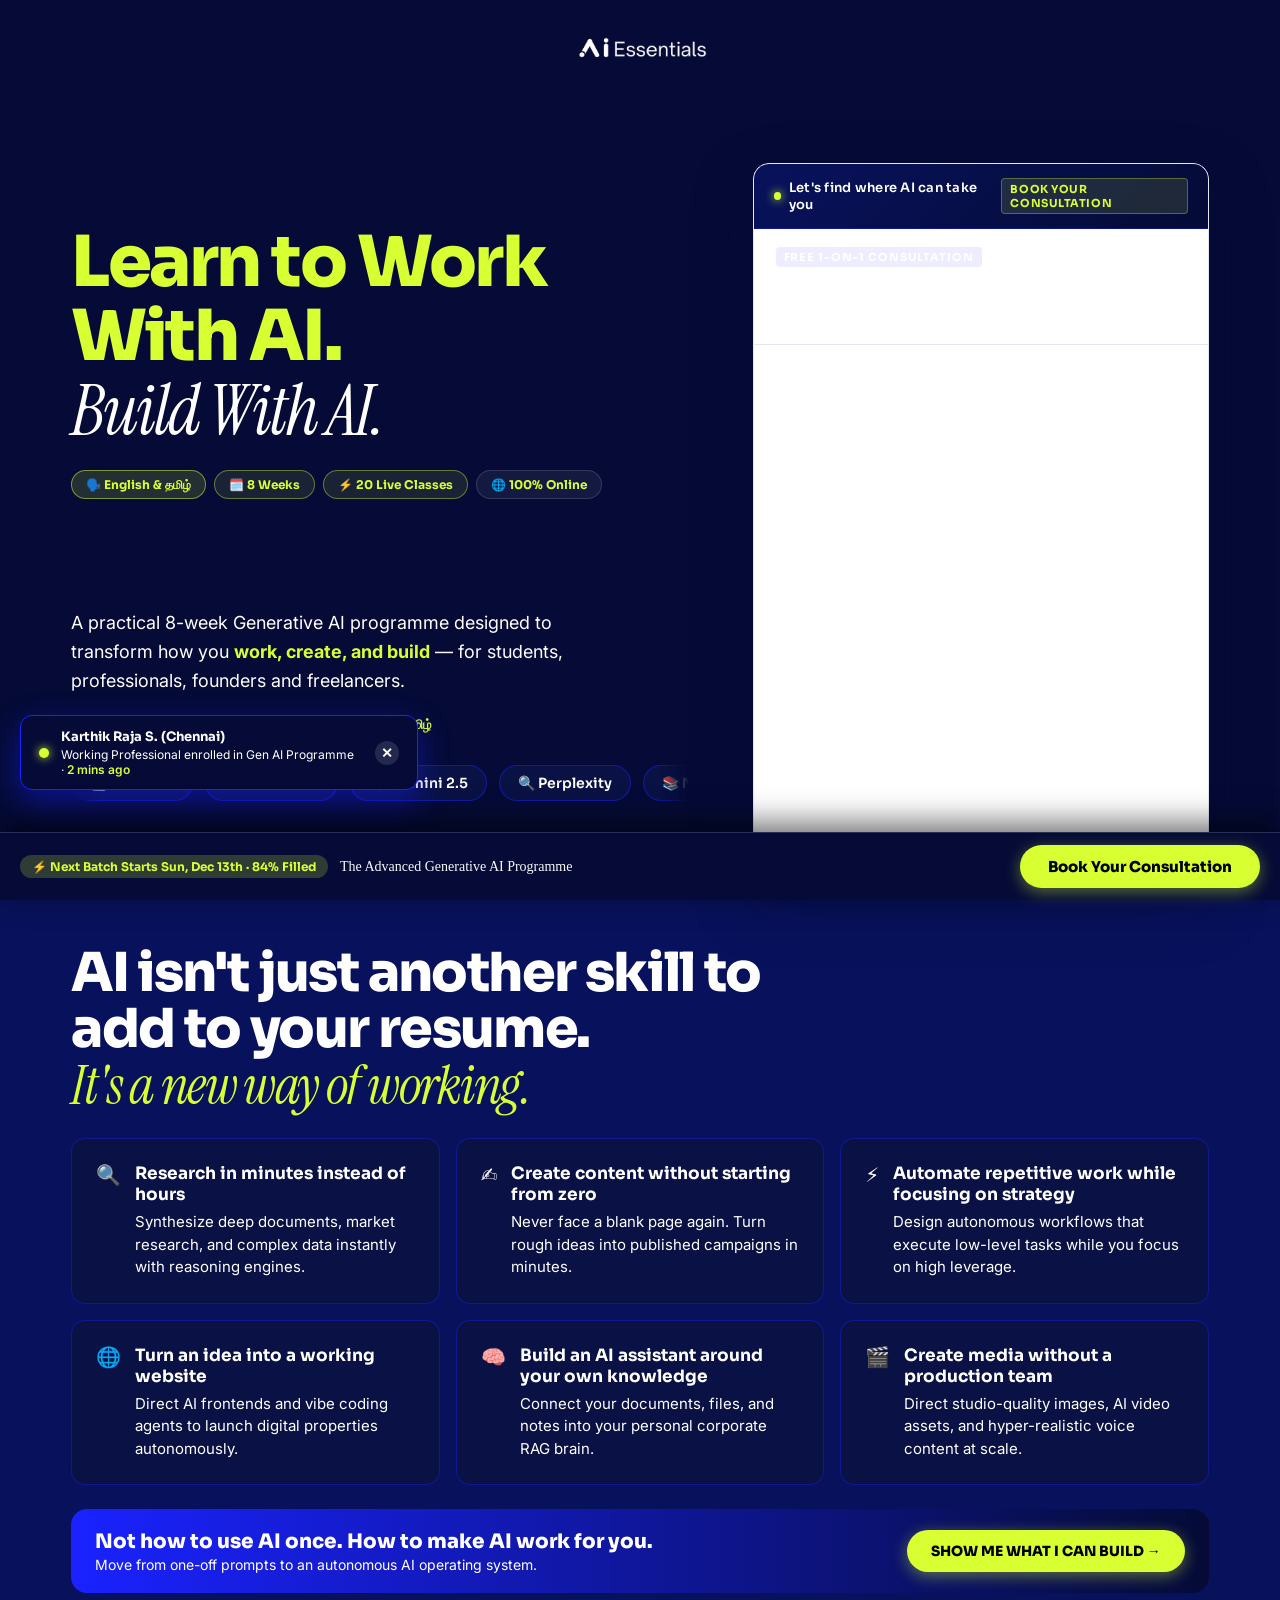
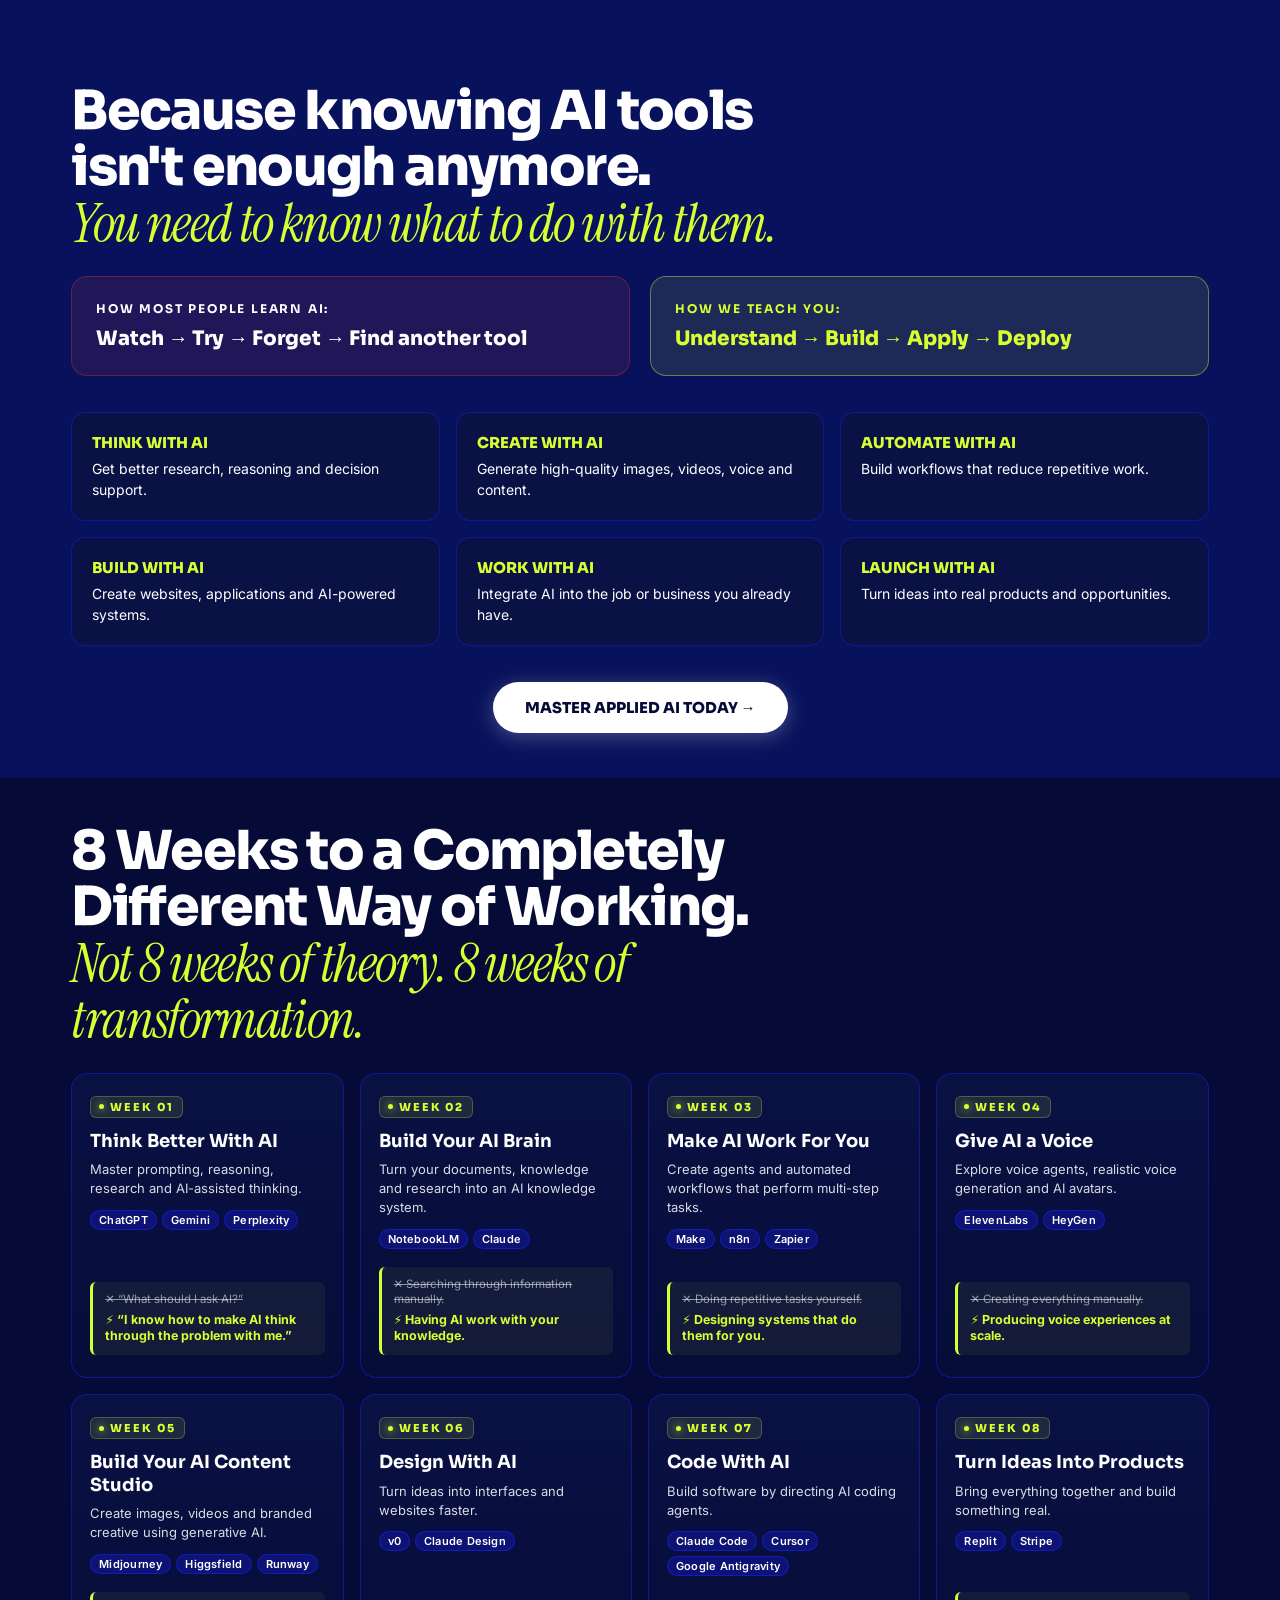
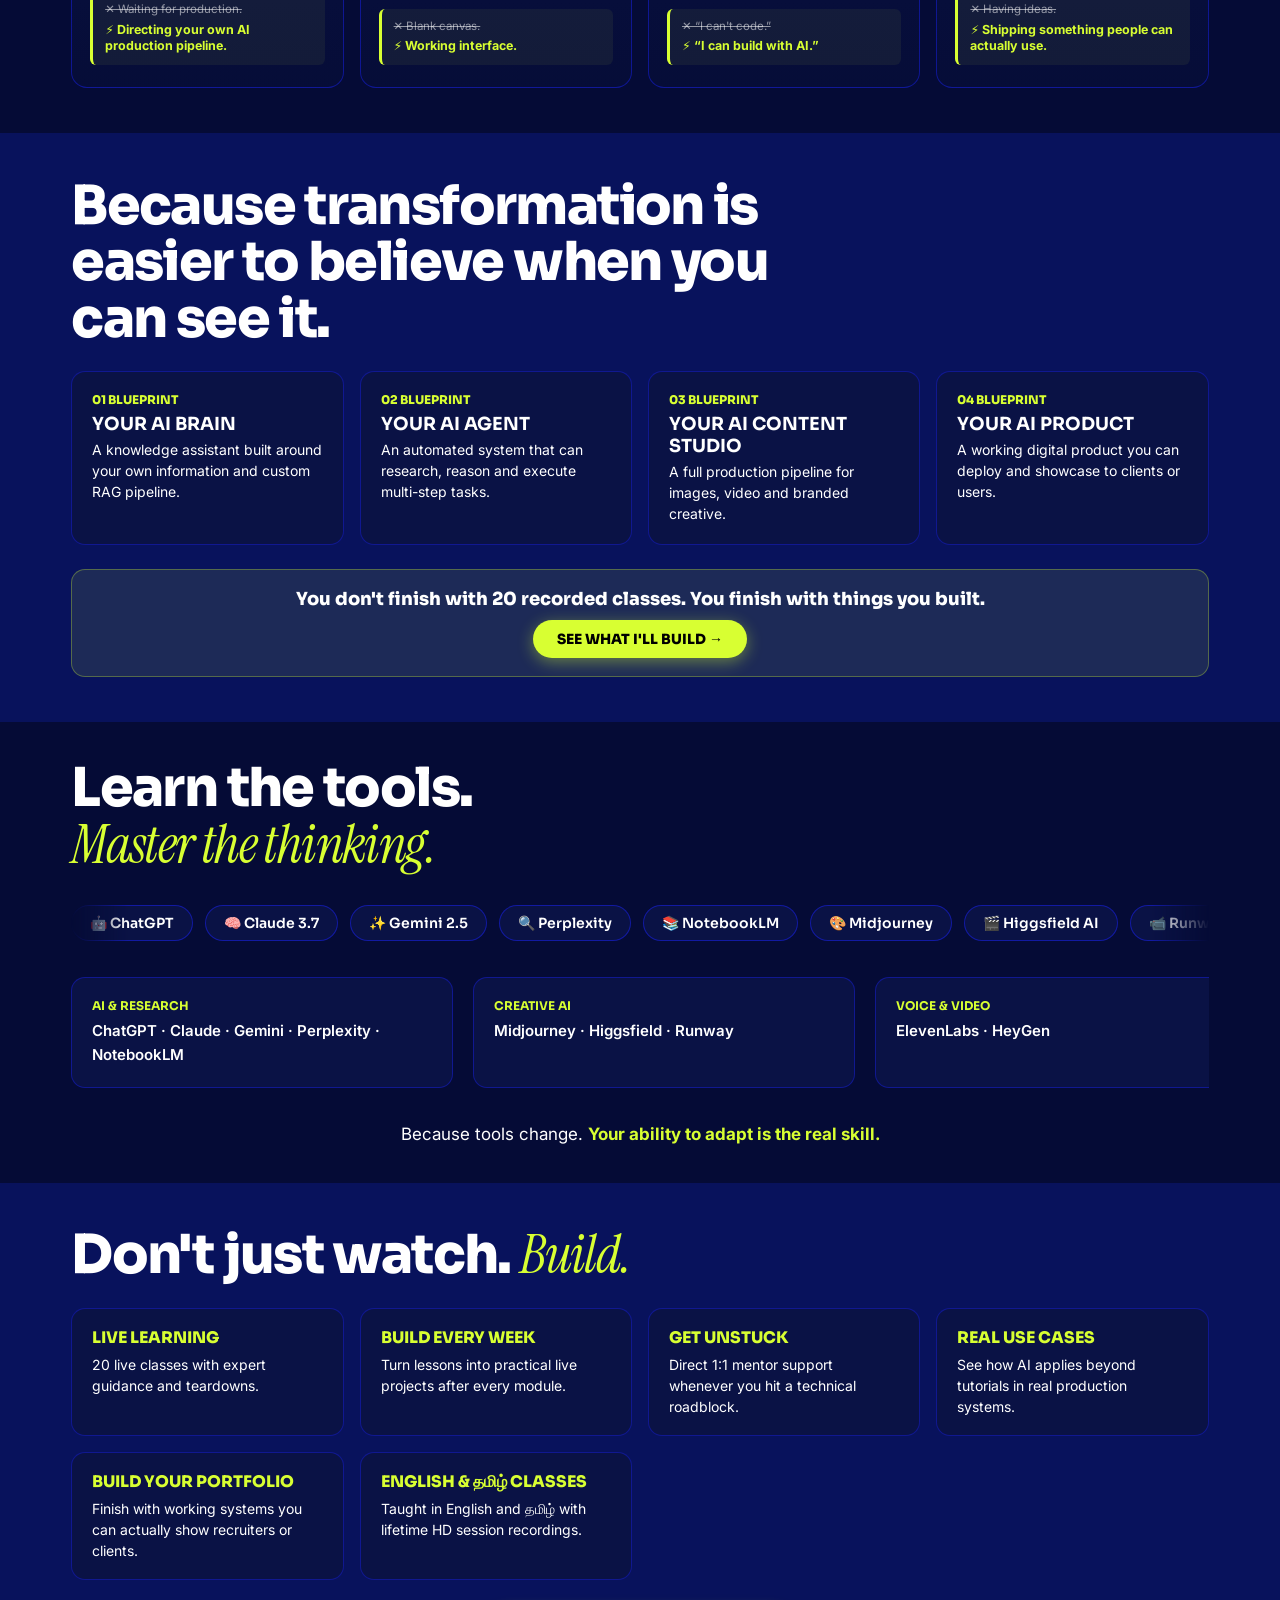
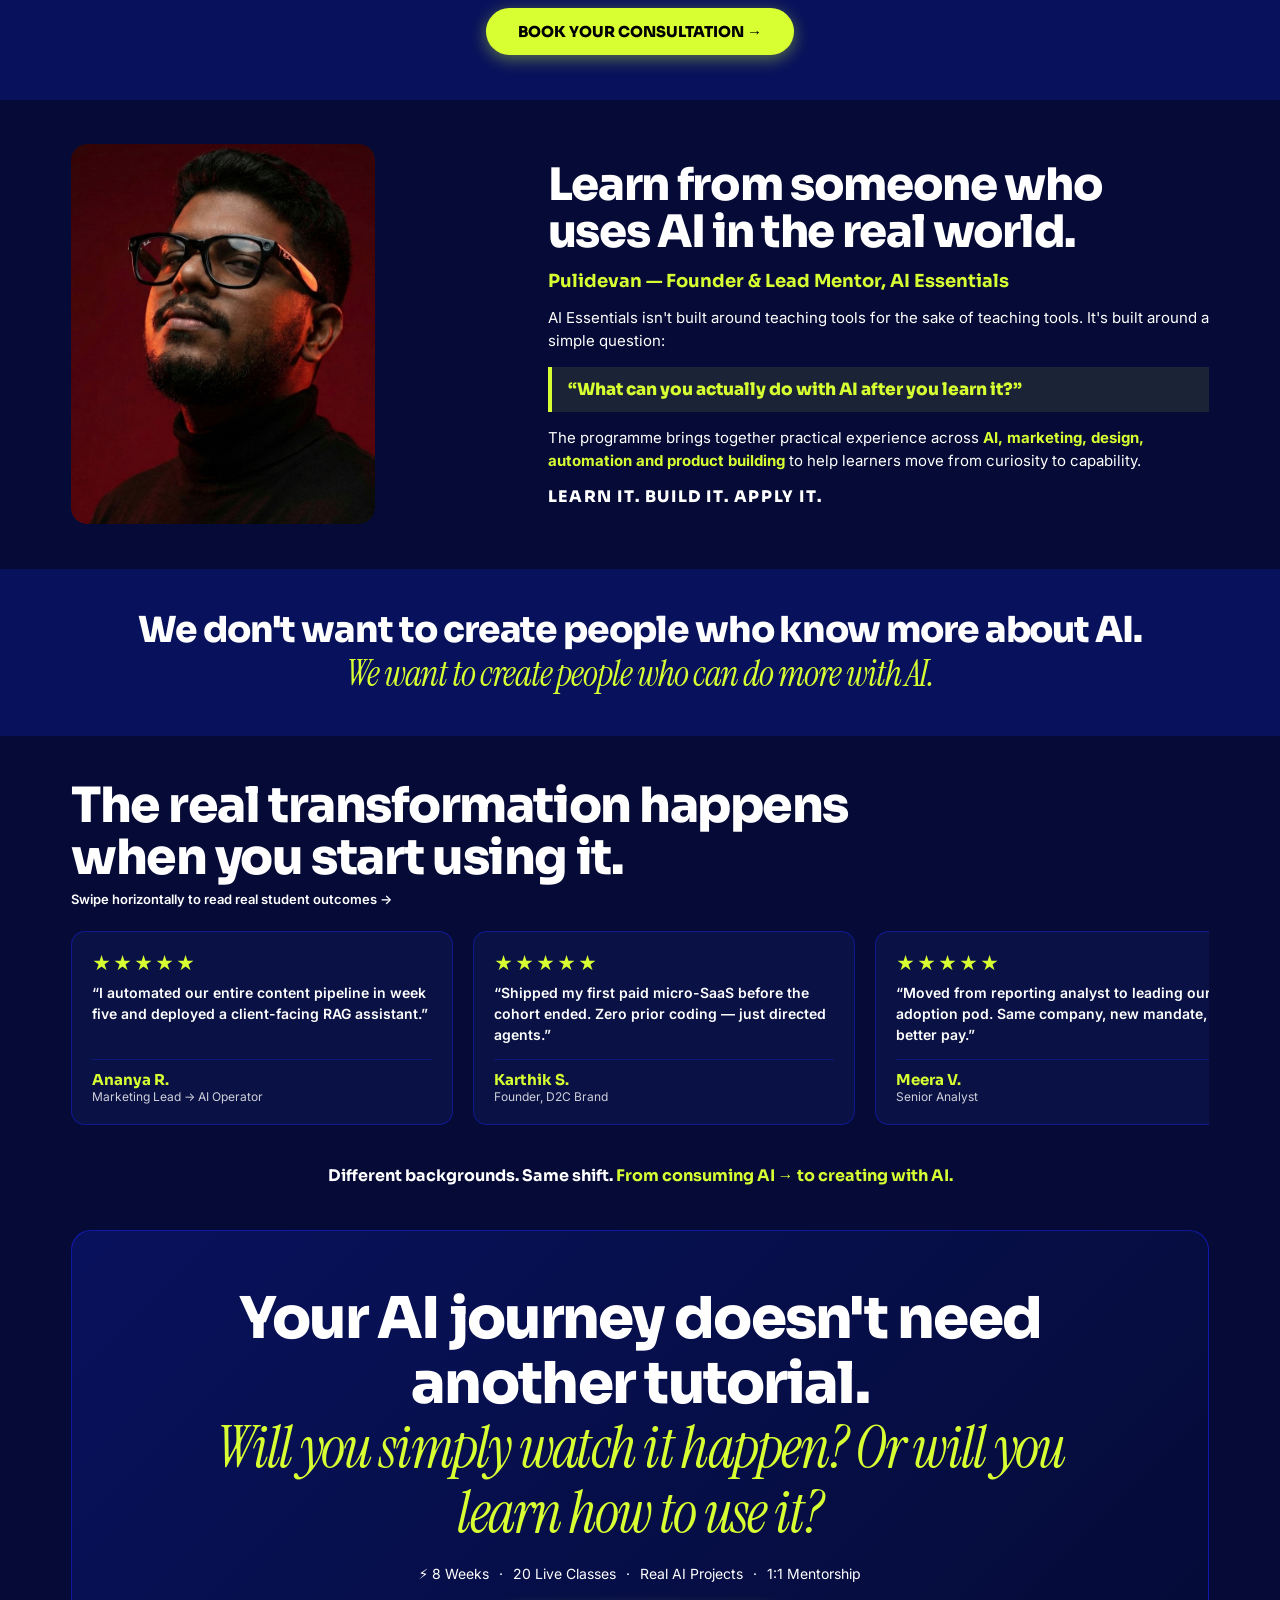
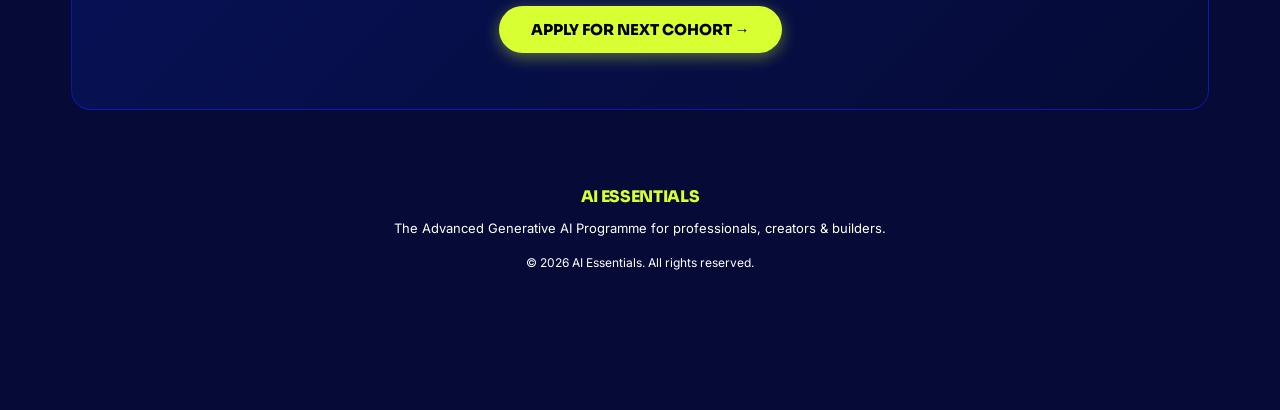
==== commit 44492ae2: "Snapshot: genai.aiessentials.in as live on 2026-11-06 (before CRM consultation form) Co-Authored-By:" ====
--- a/deploy_staging/index.html
+++ b/deploy_staging/index.html
@@ -15,10 +15,7 @@
   <link rel="preconnect" href="https://stcdn.leadconnectorhq.com" crossorigin>
   <link rel="preconnect" href="https://backend.leadconnectorhq.com" crossorigin>
   <link rel="dns-prefetch" href="https://link.trym.co.in">
-  <link rel="dns-prefetch" href="https://stcdn.leadconnectorhq.com">
   <link rel="dns-prefetch" href="https://backend.leadconnectorhq.com">
-  <link rel="preload" as="script" href="https://link.trym.co.in/js/form_embed.js" fetchpriority="high">
-  <script src="https://link.trym.co.in/js/form_embed.js" async fetchpriority="high"></script>
   <link rel="icon" type="image/png" href="assets/favicon.png">
   <link rel="apple-touch-icon" href="assets/favicon.png">
   <link rel="amphtml" href="https://genai.aiessentials.in/amp.html">
@@ -497,10 +494,278 @@
         .form-embed-wrapper {
           position: relative;
           width: 100%;
-          min-height: 594px;
           background: #FFFFFF;
           border-radius: 16px;
           overflow: hidden;
+        }
+
+        /* Premium Native Lead Form Styles */
+        .native-lead-form {
+          padding: 22px 24px 20px;
+          background: #FFFFFF !important;
+          color: #060814 !important;
+          color-scheme: light !important;
+          display: flex;
+          flex-direction: column;
+          gap: 15px;
+          font-family: 'Inter', -apple-system, BlinkMacSystemFont, sans-serif;
+          box-sizing: border-box;
+        }
+        .native-lead-form * {
+          box-sizing: border-box;
+        }
+        .native-lead-form .form-header-title-block {
+          text-align: left;
+          margin-bottom: 2px;
+          padding-bottom: 14px;
+          border-bottom: 1px solid #E4E6F0;
+        }
+        .native-lead-form .form-main-title {
+          font-family: 'Sora', sans-serif !important;
+          font-size: 1.25rem !important;
+          font-weight: 700 !important;
+          color: #060814 !important;
+          -webkit-text-fill-color: #060814 !important;
+          margin: 0 0 4px 0 !important;
+          line-height: 1.25 !important;
+        }
+        .native-lead-form .form-sub-title {
+          font-family: 'Inter', sans-serif !important;
+          font-size: 0.8125rem !important;
+          color: #4A4F6A !important;
+          -webkit-text-fill-color: #4A4F6A !important;
+          margin: 0 !important;
+          line-height: 1.45 !important;
+        }
+        .native-lead-form .form-group {
+          display: flex;
+          flex-direction: column;
+          gap: 6px;
+          text-align: left;
+        }
+        .native-lead-form label {
+          font-family: 'Sora', sans-serif !important;
+          font-size: 0.8125rem !important;
+          font-weight: 600 !important;
+          color: #060814 !important;
+          -webkit-text-fill-color: #060814 !important;
+          letter-spacing: -0.01em;
+          display: flex !important;
+          align-items: center !important;
+          gap: 4px !important;
+        }
+        .native-lead-form label .req {
+          color: #FF3366 !important;
+          -webkit-text-fill-color: #FF3366 !important;
+          font-weight: 700 !important;
+        }
+        .native-lead-form .input-wrap {
+          position: relative;
+          display: flex;
+          align-items: center;
+          width: 100%;
+        }
+        .native-lead-form .input-icon {
+          position: absolute;
+          left: 14px;
+          width: 18px;
+          height: 18px;
+          color: #8C90A8;
+          pointer-events: none;
+          transition: color 0.2s ease;
+        }
+        .native-lead-form input[type="text"],
+        .native-lead-form input[type="email"],
+        .native-lead-form input[type="tel"],
+        .native-lead-form select {
+          width: 100%;
+          height: 46px;
+          padding: 0 14px 0 42px;
+          background: #F9FAFC !important;
+          background-color: #F9FAFC !important;
+          border: 1.5px solid #E4E6F0 !important;
+          border-radius: 10px;
+          font-family: 'Inter', sans-serif !important;
+          font-size: 0.9375rem !important;
+          color: #060814 !important;
+          -webkit-text-fill-color: #060814 !important;
+          color-scheme: light !important;
+          outline: none;
+          transition: all 0.2s cubic-bezier(0.16, 1, 0.3, 1);
+          box-sizing: border-box;
+          -webkit-appearance: none;
+          appearance: none;
+        }
+        .native-lead-form input::placeholder {
+          color: #8C90A8 !important;
+          -webkit-text-fill-color: #8C90A8 !important;
+          font-weight: 400;
+        }
+        .native-lead-form input:focus,
+        .native-lead-form select:focus {
+          background: #FFFFFF !important;
+          background-color: #FFFFFF !important;
+          border-color: #1A22FF !important;
+          box-shadow: 0 0 0 4px rgba(26, 34, 255, 0.12) !important;
+        }
+        .native-lead-form .input-wrap:focus-within .input-icon {
+          color: #1A22FF;
+        }
+
+        /* Phone input with country code badge */
+        .native-lead-form .phone-wrap {
+          display: flex;
+          align-items: stretch;
+        }
+        .native-lead-form .country-badge {
+          display: flex;
+          align-items: center;
+          justify-content: center;
+          gap: 4px;
+          padding: 0 12px;
+          background: #EEF0F8;
+          border: 1.5px solid #E4E6F0;
+          border-right: none;
+          border-radius: 10px 0 0 10px;
+          font-family: 'Sora', sans-serif !important;
+          font-size: 0.8125rem !important;
+          font-weight: 700 !important;
+          color: #060814 !important;
+          -webkit-text-fill-color: #060814 !important;
+          white-space: nowrap;
+          user-select: none;
+        }
+        .native-lead-form .phone-wrap input {
+          border-top-left-radius: 0;
+          border-bottom-left-radius: 0;
+          padding-left: 14px;
+        }
+        .native-lead-form .phone-wrap:focus-within .country-badge {
+          border-color: #1A22FF;
+          background: #E8EAFF;
+        }
+
+        /* Select dropdowns */
+        .native-lead-form .select-wrap {
+          position: relative;
+          width: 100%;
+        }
+        .native-lead-form select {
+          padding-left: 14px;
+          padding-right: 38px;
+          cursor: pointer;
+          background-color: #F9FAFC !important;
+          color: #060814 !important;
+          -webkit-text-fill-color: #060814 !important;
+          color-scheme: light !important;
+        }
+        .native-lead-form select option {
+          color: #060814 !important;
+          background-color: #FFFFFF !important;
+          background: #FFFFFF !important;
+          -webkit-text-fill-color: #060814 !important;
+        }
+        .native-lead-form .select-arrow {
+          position: absolute;
+          right: 14px;
+          top: 50%;
+          transform: translateY(-50%);
+          width: 16px;
+          height: 16px;
+          color: #8C90A8;
+          pointer-events: none;
+          transition: transform 0.2s ease, color 0.2s ease;
+        }
+        .native-lead-form .select-wrap:focus-within .select-arrow {
+          color: #1A22FF;
+          transform: translateY(-50%) rotate(180deg);
+        }
+
+        /* Submit Button */
+        .native-submit-btn {
+          width: 100%;
+          height: 50px;
+          margin-top: 4px;
+          background: #D8FF32 !important;
+          color: #050B36 !important;
+          border: none;
+          border-radius: 12px;
+          font-family: 'Sora', sans-serif;
+          font-size: 1rem;
+          font-weight: 700;
+          letter-spacing: -0.01em;
+          display: flex;
+          align-items: center;
+          justify-content: center;
+          gap: 10px;
+          cursor: pointer;
+          box-shadow: 0 8px 24px rgba(216, 255, 50, 0.45);
+          transition: all 0.25s cubic-bezier(0.16, 1, 0.3, 1);
+          position: relative;
+          overflow: hidden;
+        }
+        .native-submit-btn:hover {
+          transform: translateY(-2px);
+          box-shadow: 0 12px 28px rgba(216, 255, 50, 0.6);
+          background: #E2FF4A !important;
+        }
+        .native-submit-btn:active {
+          transform: translateY(0);
+        }
+        .native-submit-btn .btn-arrow {
+          width: 18px;
+          height: 18px;
+          transition: transform 0.2s ease;
+        }
+        .native-submit-btn:hover .btn-arrow {
+          transform: translateX(4px);
+        }
+        .native-submit-btn.submitting {
+          pointer-events: none;
+          opacity: 0.9;
+        }
+        .native-submit-btn.submitting .btn-arrow {
+          display: none;
+        }
+        .native-submit-btn .btn-spinner {
+          width: 18px;
+          height: 18px;
+          border: 2px solid rgba(5, 11, 54, 0.25);
+          border-top-color: #050B36;
+          border-radius: 50%;
+          animation: formSpin 0.7s linear infinite;
+        }
+        @keyframes formSpin {
+          to { transform: rotate(360deg); }
+        }
+
+        .form-trust-footer {
+          text-align: center;
+          margin-top: -4px;
+          font-size: 0.75rem;
+          color: #8C90A8;
+          display: flex;
+          align-items: center;
+          justify-content: center;
+          gap: 6px;
+        }
+
+        @media (max-width: 600px) {
+          .native-lead-form {
+            padding: 18px 16px 16px;
+            gap: 13px;
+          }
+          .native-lead-form input[type="text"],
+          .native-lead-form input[type="email"],
+          .native-lead-form input[type="tel"],
+          .native-lead-form select {
+            height: 44px;
+            font-size: 0.875rem;
+          }
+          .native-submit-btn {
+            height: 48px;
+            font-size: 0.9375rem;
+          }
         }
 
         .form-embed-wrapper iframe {
@@ -1338,60 +1603,36 @@
               <span
                 style="font-family: 'Sora', sans-serif; font-size: 0.6875rem; font-weight: 700; color: #D8FF32; text-transform: uppercase; letter-spacing: 0.05em; background: rgba(216,255,50,0.12); padding: 3px 8px; border-radius: 4px; border: 1px solid rgba(216,255,50,0.3);">Book Your Consultation</span>
             </div>
-            <!-- AI Inference Form Loader Skeleton Overlay -->
-            <div class="form-ai-loader">
-              <div class="ai-pulse-bar">
-                <div class="ai-pulse-dot"></div>
-                <span>⚡ Initializing 1-on-1 AI Strategy Form...</span>
-              </div>
-              <div class="sk-input" style="width: 100%;"></div>
-              <div class="sk-input" style="width: 100%;"></div>
-              <div class="sk-input" style="width: 100%;"></div>
-              <div class="sk-input" style="width: 100%;"></div>
-              <div class="sk-btn" style="width: 100%;"></div>
-            </div>
-            <div class="form-iframe-clipper"
-              style="overflow: hidden; height: 535px; position: relative; background: #FFFFFF;">
-              <iframe src="https://link.trym.co.in/widget/form/C3QNWOEvU9lO9L2o63iY" id="inline-C3QNWOEvU9lO9L2o63iY"
-                style="width: 100%; height: 594px; border: none; display: block;" loading="eager" fetchpriority="high"
-                data-layout="{'id':'INLINE'}" data-trigger-type="alwaysShow" data-trigger-value=""
-                data-activation-type="alwaysActivated" data-activation-value="" data-deactivation-type="neverDeactivate"
-                data-deactivation-value="" data-form-name="Form 0" data-height="594"
-                data-layout-iframe-id="inline-C3QNWOEvU9lO9L2o63iY" data-form-id="C3QNWOEvU9lO9L2o63iY" title="Form 0"
-                onload="this.classList.add('iframe-loaded'); if (window.hideFormLoaders) window.hideFormLoaders();">
+            <div class="form-header-title-block" style="padding: 18px 22px 10px; background: #FFFFFF; border-bottom: 1px solid #E4E6F0;">
+              <div style="display: flex; align-items: center; gap: 8px; margin-bottom: 6px;">
+                <span style="font-family: 'Sora', sans-serif; font-size: 0.6875rem; font-weight: 700; color: #1A22FF; text-transform: uppercase; letter-spacing: 0.08em; background: rgba(26,34,255,0.08); padding: 3px 8px; border-radius: 4px;">Free 1-on-1 Consultation</span>
+                <span style="font-size: 0.75rem; color: #059669; font-weight: 600; display: inline-flex; align-items: center; gap: 4px;">● Limited Seats</span>
+              </div>
+              <h3 class="form-main-title" style="margin: 0 0 4px 0; font-family: 'Sora', sans-serif; font-size: 1.25rem; font-weight: 700; color: #060814;">Book Your 1-on-1 Consultation</h3>
+              <p class="form-sub-title" style="margin: 0; font-family: 'Inter', sans-serif; font-size: 0.8125rem; color: #4A4F6A;">Reserve your personalized AI roadmap session. 100% free, zero obligation.</p>
+            </div>
+            <div class="trym-iframe-wrapper" style="background: #FFFFFF; min-height: 520px; overflow: hidden; position: relative;">
+              <iframe
+                src="https://link.trym.co.in/widget/form/C3QNWOEvU9lO9L2o63iY"
+                style="width: 100%; height: 580px; border: none; display: block;"
+                id="inline-C3QNWOEvU9lO9L2o63iY"
+                data-layout="{'id':'INLINE'}"
+                data-trigger-type="alwaysShow"
+                data-trigger-value=""
+                data-activation-type="alwaysActivated"
+                data-activation-value=""
+                data-deactivation-type="neverDeactivate"
+                data-deactivation-value=""
+                data-form-name="genai.aiessentials.in"
+                data-height="580"
+                data-layout-iframe-id="inline-C3QNWOEvU9lO9L2o63iY"
+                data-form-id="C3QNWOEvU9lO9L2o63iY"
+                data-cookie-consent="true"
+                data-cookie-consent-provider="auto"
+                title="genai.aiessentials.in">
               </iframe>
             </div>
             <script src="https://link.trym.co.in/js/form_embed.js"></script>
-            <script>
-              window.hideFormLoaders = function () {
-                var loaders = document.querySelectorAll('.form-ai-loader');
-                loaders.forEach(function (l) { l.classList.add('loaded'); });
-              };
-              function autoCropIframeFooters() {
-                var clippers = document.querySelectorAll('.form-iframe-clipper');
-                clippers.forEach(function (c) {
-                  var iframe = c.querySelector('iframe');
-                  if (iframe && iframe.offsetHeight > 100) {
-                    var targetH = iframe.offsetHeight - 62;
-                    c.style.height = targetH + 'px';
-                    c.style.maxHeight = targetH + 'px';
-                  }
-                });
-              }
-              window.addEventListener('load', function () {
-                autoCropIframeFooters();
-                setTimeout(window.hideFormLoaders, 600);
-              });
-              window.addEventListener('resize', autoCropIframeFooters);
-              window.addEventListener('message', function (e) {
-                setTimeout(autoCropIframeFooters, 50);
-                setTimeout(autoCropIframeFooters, 200);
-                setTimeout(autoCropIframeFooters, 600);
-                setTimeout(window.hideFormLoaders, 300);
-              });
-              setInterval(autoCropIframeFooters, 200);
-              setTimeout(window.hideFormLoaders, 1600);
-            </script>
           </div>
         </div>
       </section>
@@ -2709,39 +2950,212 @@
             Essentials</span>
           <h3
             style="margin: 2px 0 0 0; font-family: 'Sora', sans-serif; font-size: 1.25rem; font-weight: 700; color: #060814;">
-            Book Your Consultation</h3>
+            Book Your 1-on-1 Consultation</h3>
+          <p style="margin: 4px 0 0 0; font-family: 'Inter', sans-serif; font-size: 0.8125rem; color: #4A4F6A;">Reserve your personalized AI roadmap session. 100% free, zero obligation.</p>
         </div>
         <button id="close-modal-btn" type="button" aria-label="Close modal" onclick="closeLeadModal()"
           style="background: #F0F2F8; border: none; width: 36px; height: 36px; border-radius: 50%; cursor: pointer; font-size: 1.25rem; display: flex; align-items: center; justify-content: center; color: #4A4F6A; outline: none; z-index: 99;">✕</button>
       </div>
-      <div class="form-embed-wrapper" style="overflow: hidden; border-radius: 16px; position: relative;">
-        <!-- AI Inference Form Loader Skeleton Overlay -->
-        <div class="form-ai-loader">
-          <div class="ai-pulse-bar">
-            <div class="ai-pulse-dot"></div>
-            <span>⚡ Loading AI Consultation Booking...</span>
-          </div>
-          <div class="sk-input" style="width: 100%;"></div>
-          <div class="sk-input" style="width: 100%;"></div>
-          <div class="sk-input" style="width: 100%;"></div>
-          <div class="sk-input" style="width: 100%;"></div>
-          <div class="sk-btn" style="width: 100%;"></div>
-        </div>
-        <div class="form-iframe-clipper"
-          style="overflow: hidden; height: 535px; position: relative; background: #FFFFFF;">
-          <iframe src="https://link.trym.co.in/widget/form/C3QNWOEvU9lO9L2o63iY"
-            id="drawer-inline-C3QNWOEvU9lO9L2o63iY"
-            style="width: 100%; height: 594px; border: none; display: block;" loading="eager" fetchpriority="high"
-            data-layout="{'id':'INLINE'}" data-trigger-type="alwaysShow" data-trigger-value=""
-            data-activation-type="alwaysActivated" data-activation-value="" data-deactivation-type="neverDeactivate"
-            data-deactivation-value="" data-form-name="Form 0" data-height="594"
-            data-layout-iframe-id="drawer-inline-C3QNWOEvU9lO9L2o63iY" data-form-id="C3QNWOEvU9lO9L2o63iY"
-            title="Form 0" onload="this.classList.add('iframe-loaded'); if (window.hideFormLoaders) window.hideFormLoaders();">
-          </iframe>
-        </div>
+      <div class="trym-iframe-wrapper" style="background: #FFFFFF; min-height: 520px; overflow: hidden; position: relative; border-radius: 8px;">
+        <iframe
+          src="https://link.trym.co.in/widget/form/C3QNWOEvU9lO9L2o63iY"
+          style="width: 100%; height: 580px; border: none; display: block;"
+          id="drawer-inline-C3QNWOEvU9lO9L2o63iY"
+          data-layout="{'id':'INLINE'}"
+          data-trigger-type="alwaysShow"
+          data-trigger-value=""
+          data-activation-type="alwaysActivated"
+          data-activation-value=""
+          data-deactivation-type="neverDeactivate"
+          data-deactivation-value=""
+          data-form-name="genai.aiessentials.in"
+          data-height="580"
+          data-layout-iframe-id="drawer-inline-C3QNWOEvU9lO9L2o63iY"
+          data-form-id="C3QNWOEvU9lO9L2o63iY"
+          data-cookie-consent="true"
+          data-cookie-consent-provider="auto"
+          title="genai.aiessentials.in">
+        </iframe>
       </div>
     </div>
   </div>
+
+  <!-- Native Form Submission Handler & UTM Parameter Tracker -->
+  <script>
+    // Optional Webhook endpoint (if you configure a Webhook in Trym/Zapier/Make, set it here)
+    window.TRYM_WEBHOOK_URL = window.TRYM_WEBHOOK_URL || "";
+
+    // Auto populate UTM tags into hidden form fields on page load
+    document.addEventListener("DOMContentLoaded", function () {
+      try {
+        var urlParams = new URLSearchParams(window.location.search);
+        var utmKeys = ["utm_source", "utm_medium", "utm_campaign", "utm_content", "utm_adset"];
+        utmKeys.forEach(function (key) {
+          var val = urlParams.get(key);
+          if (val) {
+            document.querySelectorAll('input[name="' + key + '"]').forEach(function (inp) {
+              inp.value = val;
+            });
+          }
+        });
+      } catch (e) {}
+    });
+
+    // Native Form Submission Function
+    window.handleNativeLeadSubmit = function (event, form) {
+      event.preventDefault();
+
+      var submitBtn = form.querySelector('.native-submit-btn');
+      var btnText = submitBtn ? submitBtn.querySelector('.btn-text') : null;
+      var btnSpinner = submitBtn ? submitBtn.querySelector('.btn-spinner') : null;
+      var btnArrow = submitBtn ? submitBtn.querySelector('.btn-arrow') : null;
+
+      var nameInput = form.querySelector('input[name="first_name"]');
+      var phoneInput = form.querySelector('input[name="phone"]');
+      var emailInput = form.querySelector('input[name="email"]');
+      var describeSelect = form.querySelector('select[name="which_describes_you"]');
+      var goalSelect = form.querySelector('select[name="what_do_you_want_ai_to_help_you_achieve"]');
+
+      if (!nameInput || !nameInput.value.trim()) {
+        if (nameInput) nameInput.focus();
+        return false;
+      }
+
+      var rawPhone = phoneInput ? phoneInput.value.trim().replace(/\D/g, '') : '';
+      if (!rawPhone || rawPhone.length < 10) {
+        if (phoneInput) phoneInput.focus();
+        alert('Please enter a valid 10-digit WhatsApp number.');
+        return false;
+      }
+
+      if (!emailInput || !emailInput.value.trim() || !emailInput.checkValidity()) {
+        if (emailInput) emailInput.focus();
+        return false;
+      }
+
+      if (!describeSelect || !describeSelect.value) {
+        if (describeSelect) describeSelect.focus();
+        return false;
+      }
+
+      if (!goalSelect || !goalSelect.value) {
+        if (goalSelect) goalSelect.focus();
+        return false;
+      }
+
+      // UI Submitting State
+      if (submitBtn) submitBtn.classList.add('submitting');
+      if (btnText) btnText.textContent = '⚡ Confirming Consultation...';
+      if (btnArrow) btnArrow.style.display = 'none';
+      if (btnSpinner) btnSpinner.style.display = 'inline-block';
+
+      // Capture UTMs
+      var urlParams = new URLSearchParams(window.location.search);
+      var utmSource = urlParams.get('utm_source') || (form.querySelector('input[name="utm_source"]') ? form.querySelector('input[name="utm_source"]').value : '');
+      var utmMedium = urlParams.get('utm_medium') || (form.querySelector('input[name="utm_medium"]') ? form.querySelector('input[name="utm_medium"]').value : '');
+      var utmCampaign = urlParams.get('utm_campaign') || (form.querySelector('input[name="utm_campaign"]') ? form.querySelector('input[name="utm_campaign"]').value : '');
+      var utmContent = urlParams.get('utm_content') || (form.querySelector('input[name="utm_content"]') ? form.querySelector('input[name="utm_content"]').value : '');
+      var utmAdset = urlParams.get('utm_adset') || (form.querySelector('input[name="utm_adset"]') ? form.querySelector('input[name="utm_adset"]').value : '');
+
+      var fullPhone = '+91' + rawPhone.slice(-10);
+
+      var payload = {
+        formId: 'C3QNWOEvU9lO9L2o63iY',
+        location_id: 'U8SNgySI480lSg0MThRA',
+        first_name: nameInput.value.trim(),
+        phone: fullPhone,
+        email: emailInput.value.trim(),
+        C7s3xCfqb9hlywK4Y1kM: describeSelect.value,
+        which_describes_you: describeSelect.value,
+        dUhkGETQ7V05OCyrXe8l: goalSelect.value,
+        what_do_you_want_ai_to_help_you_achieve: goalSelect.value,
+        utm_source: utmSource,
+        utm_medium: utmMedium,
+        utm_campaign: utmCampaign,
+        utm_content: utmContent,
+        utm_adset: utmAdset
+      };
+
+      // GTM DataLayer Event
+      if (window.dataLayer) {
+        window.dataLayer.push({
+          event: 'lead_form_submitted',
+          form_name: 'genai_aiessentials_consultation',
+          lead: {
+            name: payload.first_name,
+            email: payload.email,
+            phone: payload.phone,
+            profile: payload.which_describes_you,
+            goal: payload.what_do_you_want_ai_to_help_you_achieve
+          }
+        });
+      }
+
+      // Meta Pixel Event
+      if (typeof fbq === 'function') {
+        fbq('track', 'Lead', {
+          content_name: 'AI Consultation',
+          value: 0,
+          currency: 'INR'
+        });
+      }
+
+      // Background Headless Bridge to Trym Form C3QNWOEvU9lO9L2o63iY
+      try {
+        var bridgeParams = new URLSearchParams();
+        bridgeParams.set('first_name', payload.first_name);
+        bridgeParams.set('phone', payload.phone);
+        bridgeParams.set('email', payload.email);
+        bridgeParams.set('which_describes_you', payload.which_describes_you);
+        bridgeParams.set('what_do_you_want_ai_to_help_you_achieve', payload.what_do_you_want_ai_to_help_you_achieve);
+        if (utmSource) bridgeParams.set('utm_source', utmSource);
+        if (utmMedium) bridgeParams.set('utm_medium', utmMedium);
+        if (utmCampaign) bridgeParams.set('utm_campaign', utmCampaign);
+        if (utmContent) bridgeParams.set('utm_content', utmContent);
+        if (utmAdset) bridgeParams.set('utm_adset', utmAdset);
+
+        var bridge = document.getElementById('trym-headless-bridge');
+        if (!bridge) {
+          bridge = document.createElement('iframe');
+          bridge.id = 'trym-headless-bridge';
+          bridge.style.display = 'none';
+          bridge.style.width = '0';
+          bridge.style.height = '0';
+          bridge.style.border = 'none';
+          document.body.appendChild(bridge);
+        }
+        bridge.src = 'https://link.trym.co.in/widget/form/C3QNWOEvU9lO9L2o63iY?' + bridgeParams.toString();
+      } catch (err) {
+        console.warn('Bridge notice:', err);
+      }
+
+      // Optional Webhook
+      if (window.TRYM_WEBHOOK_URL) {
+        try {
+          fetch(window.TRYM_WEBHOOK_URL, {
+            method: 'POST',
+            headers: { 'Content-Type': 'application/json' },
+            body: JSON.stringify(payload),
+            mode: 'no-cors'
+          }).catch(function (e) { console.warn('Webhook notice:', e); });
+        } catch (e) {}
+      }
+
+      // Save lead name for thank you page
+      try {
+        sessionStorage.setItem('lead_first_name', payload.first_name);
+      } catch (e) {}
+
+      // Smooth Redirect to Thank You page
+      setTimeout(function () {
+        window.location.href = 'thankyou.html';
+      }, 600);
+
+      return false;
+    };
+  </script>
+    </div>
+  </div>
 </body>
 
 </html>
